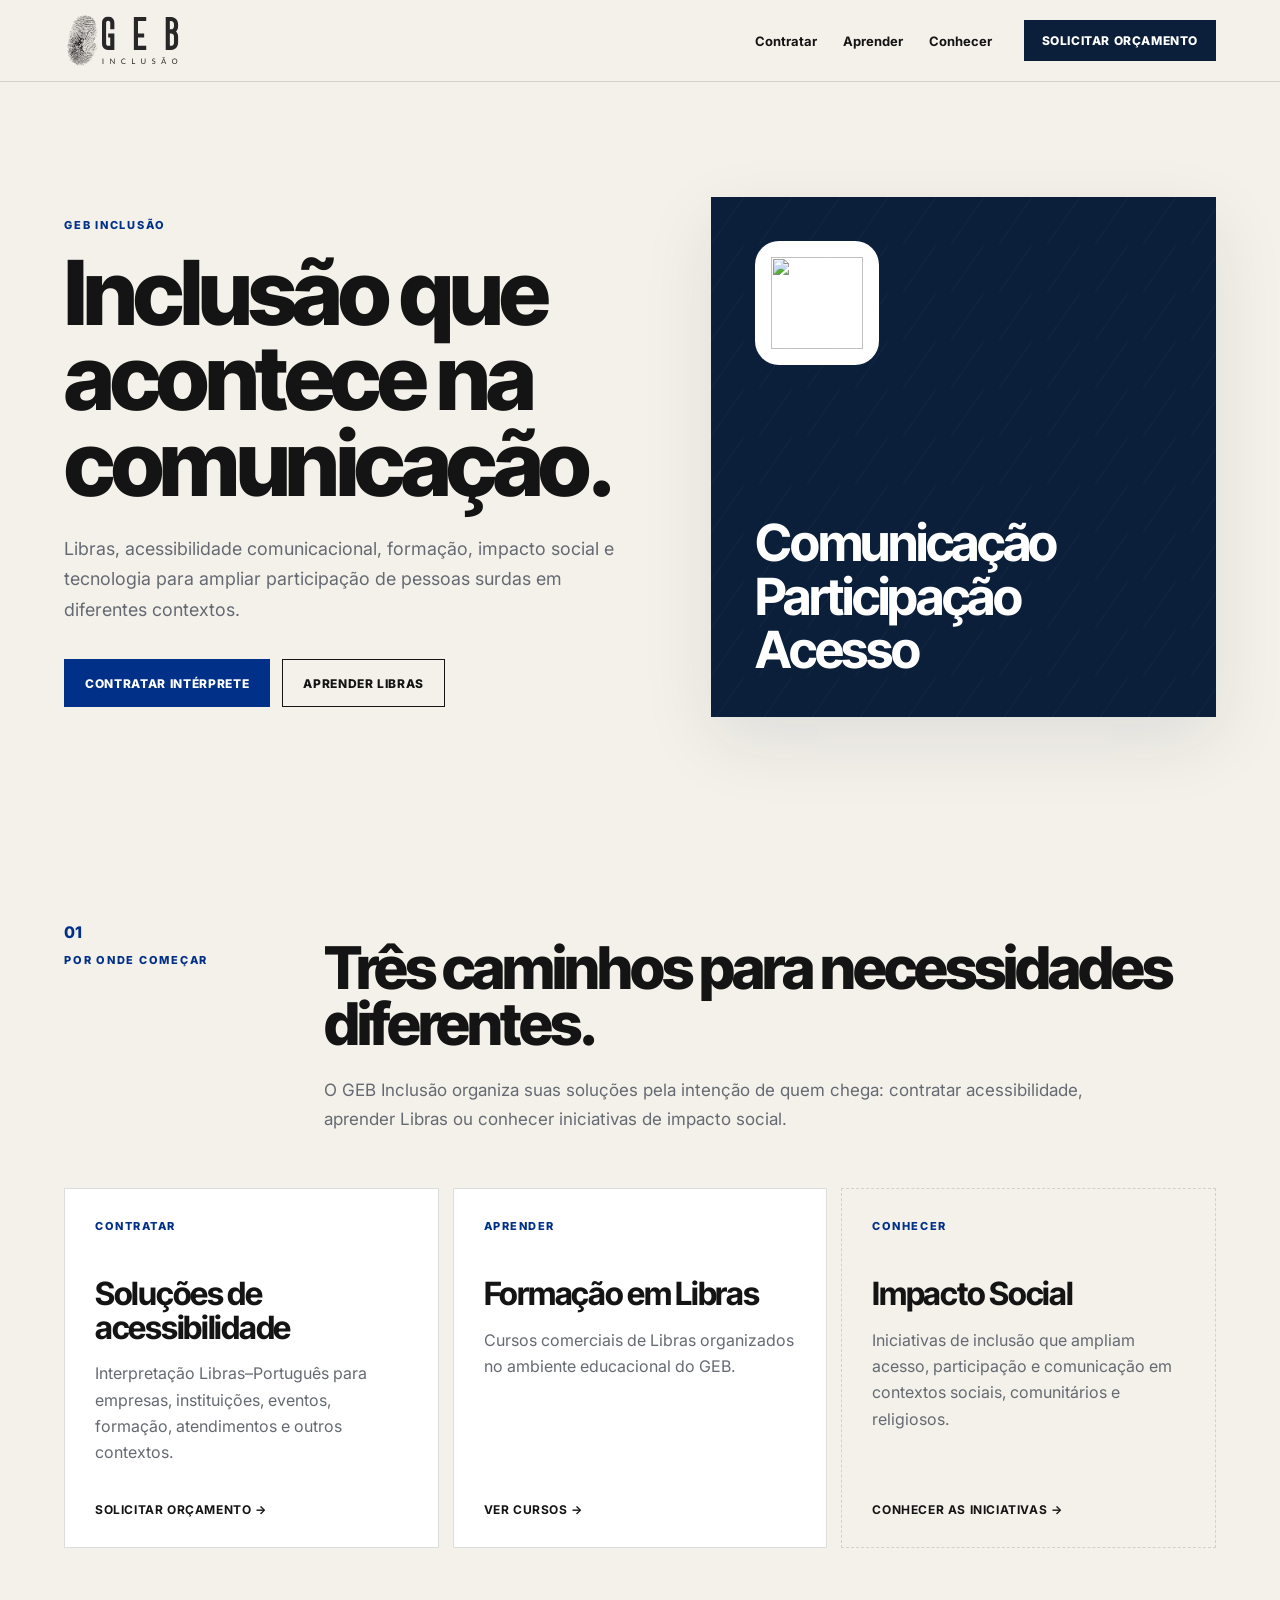
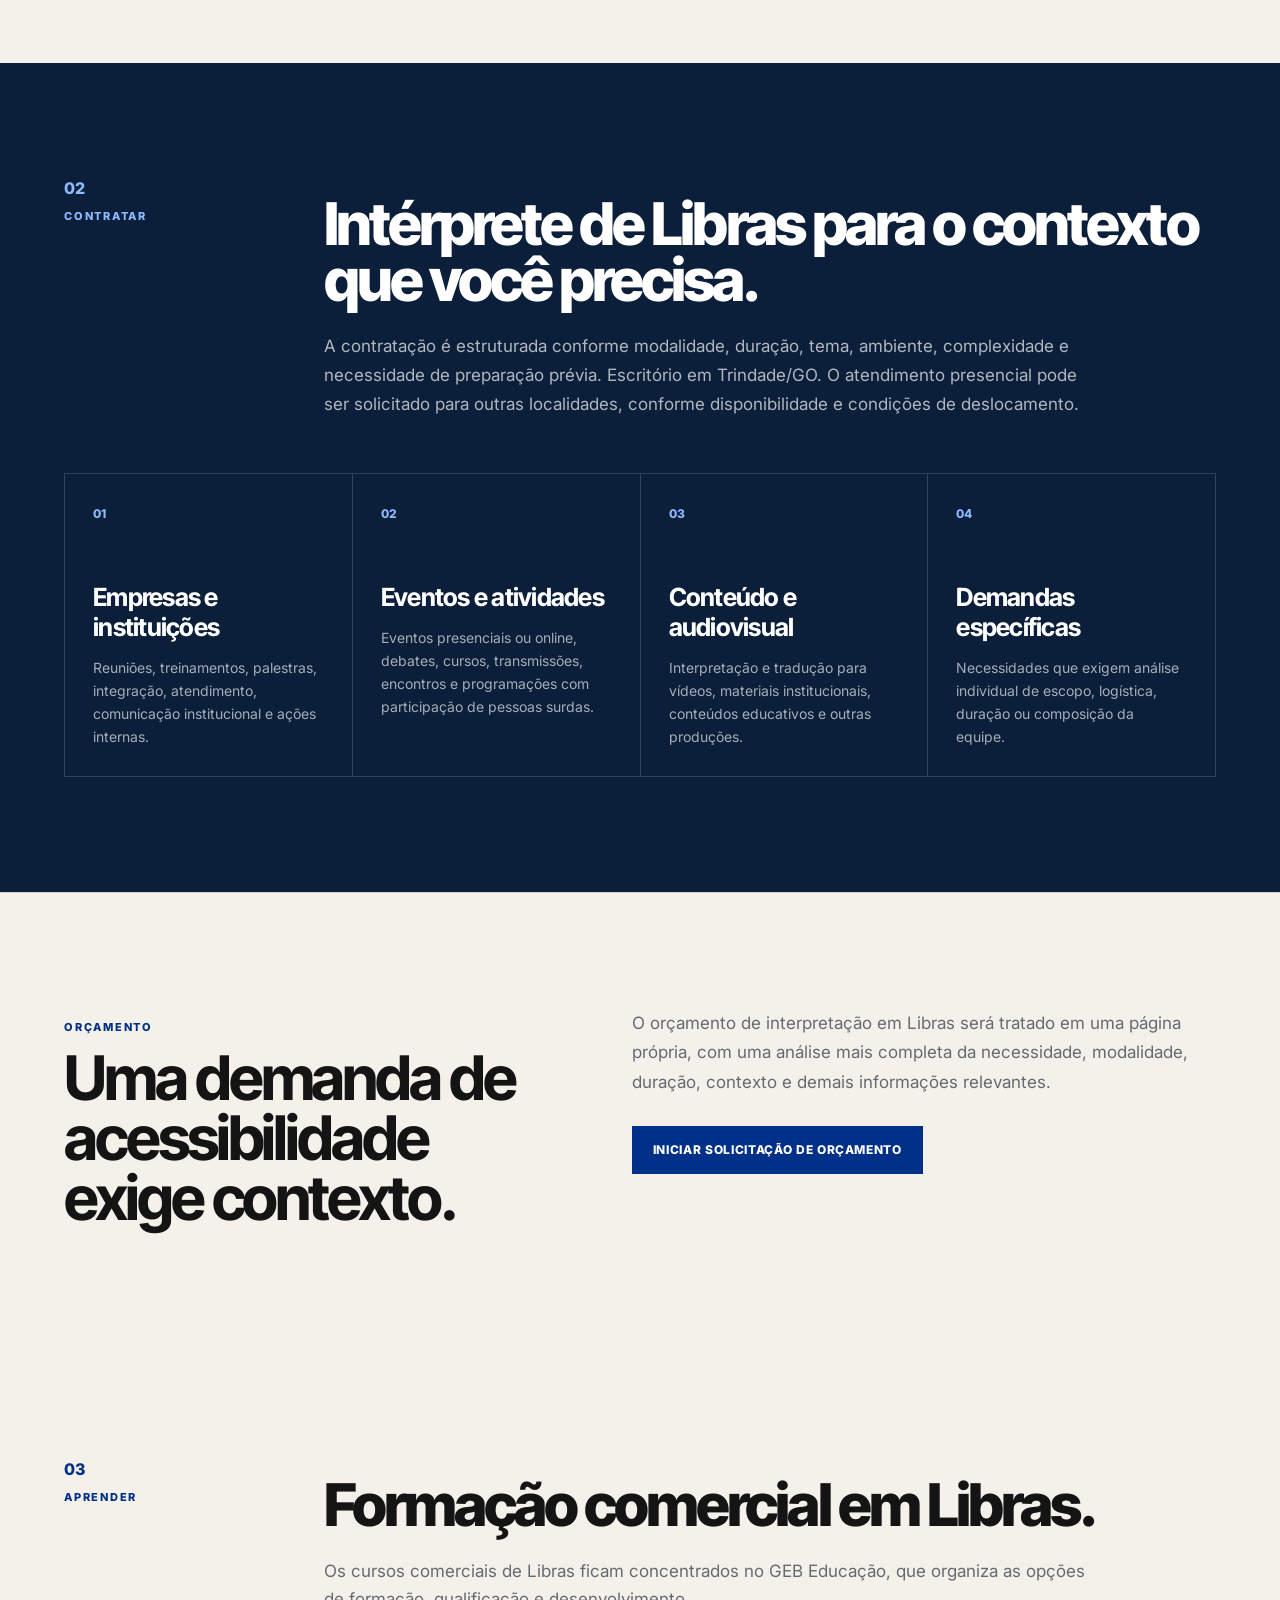
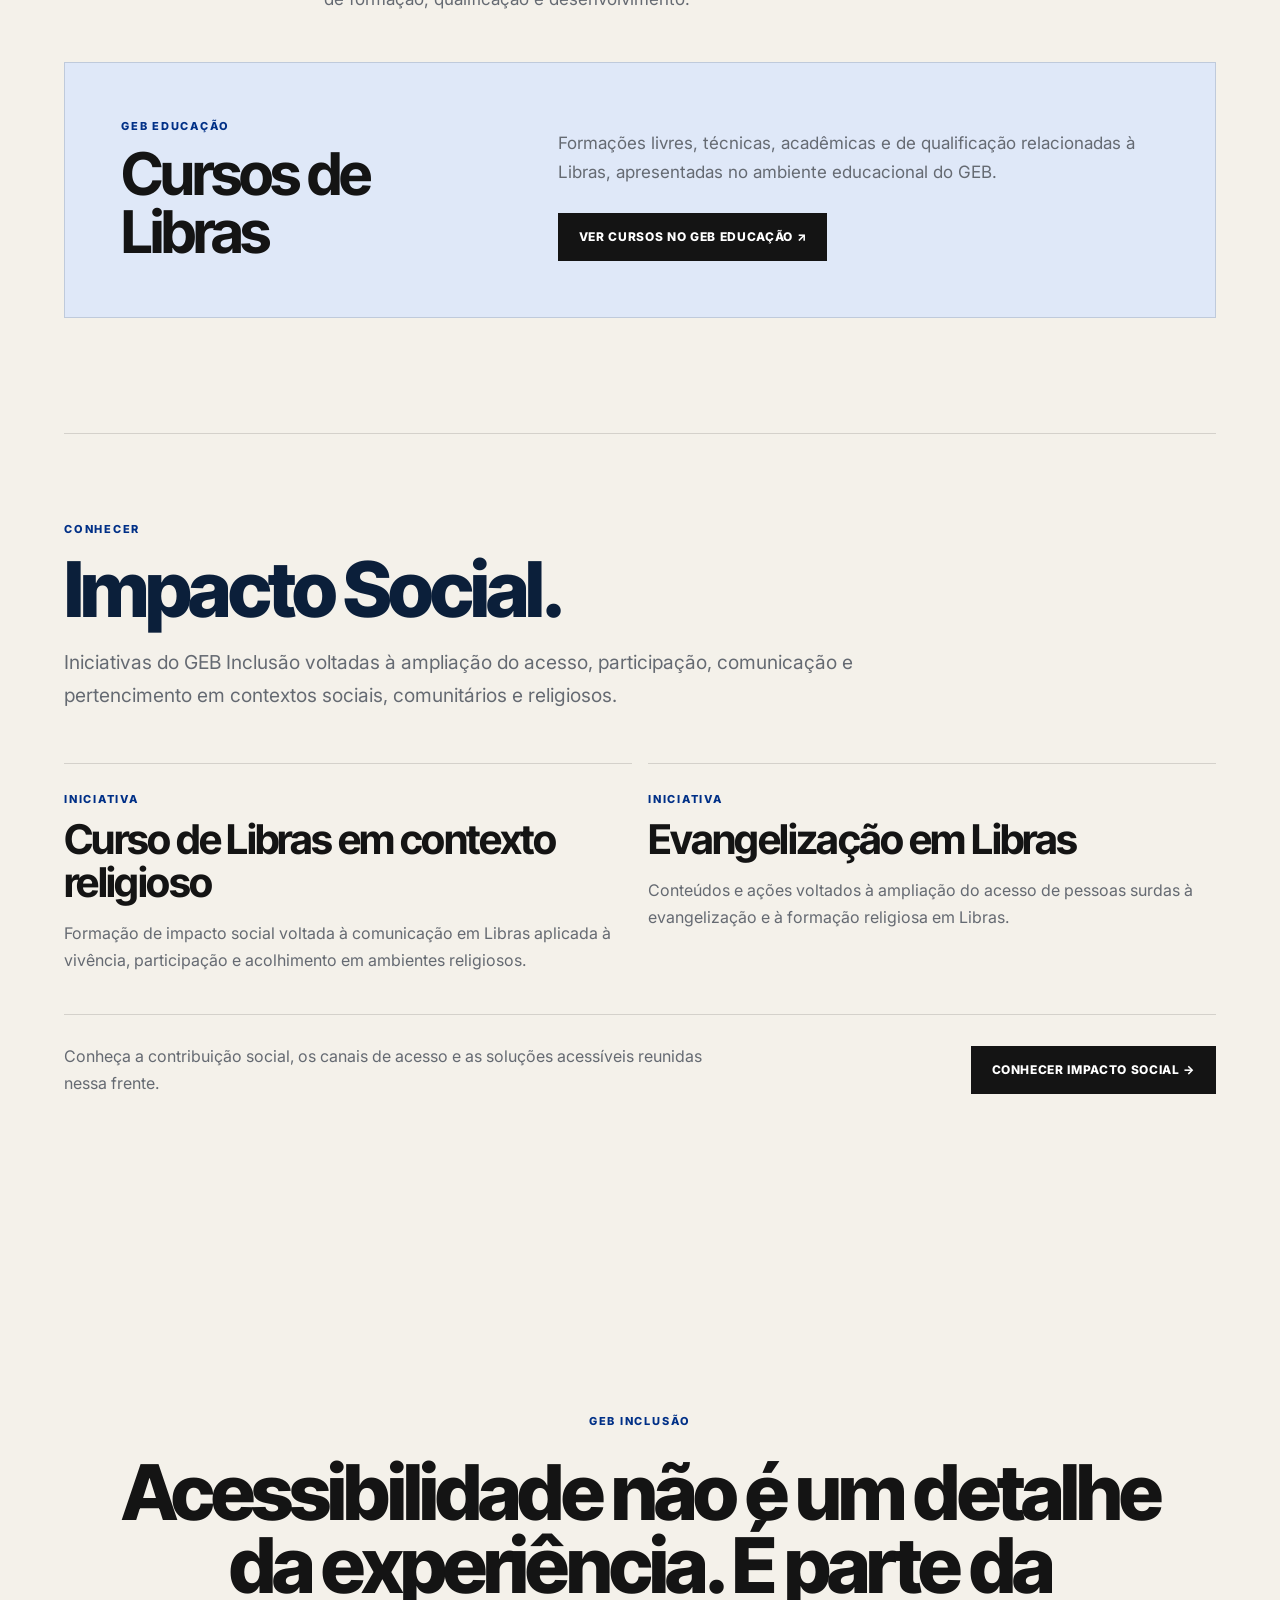
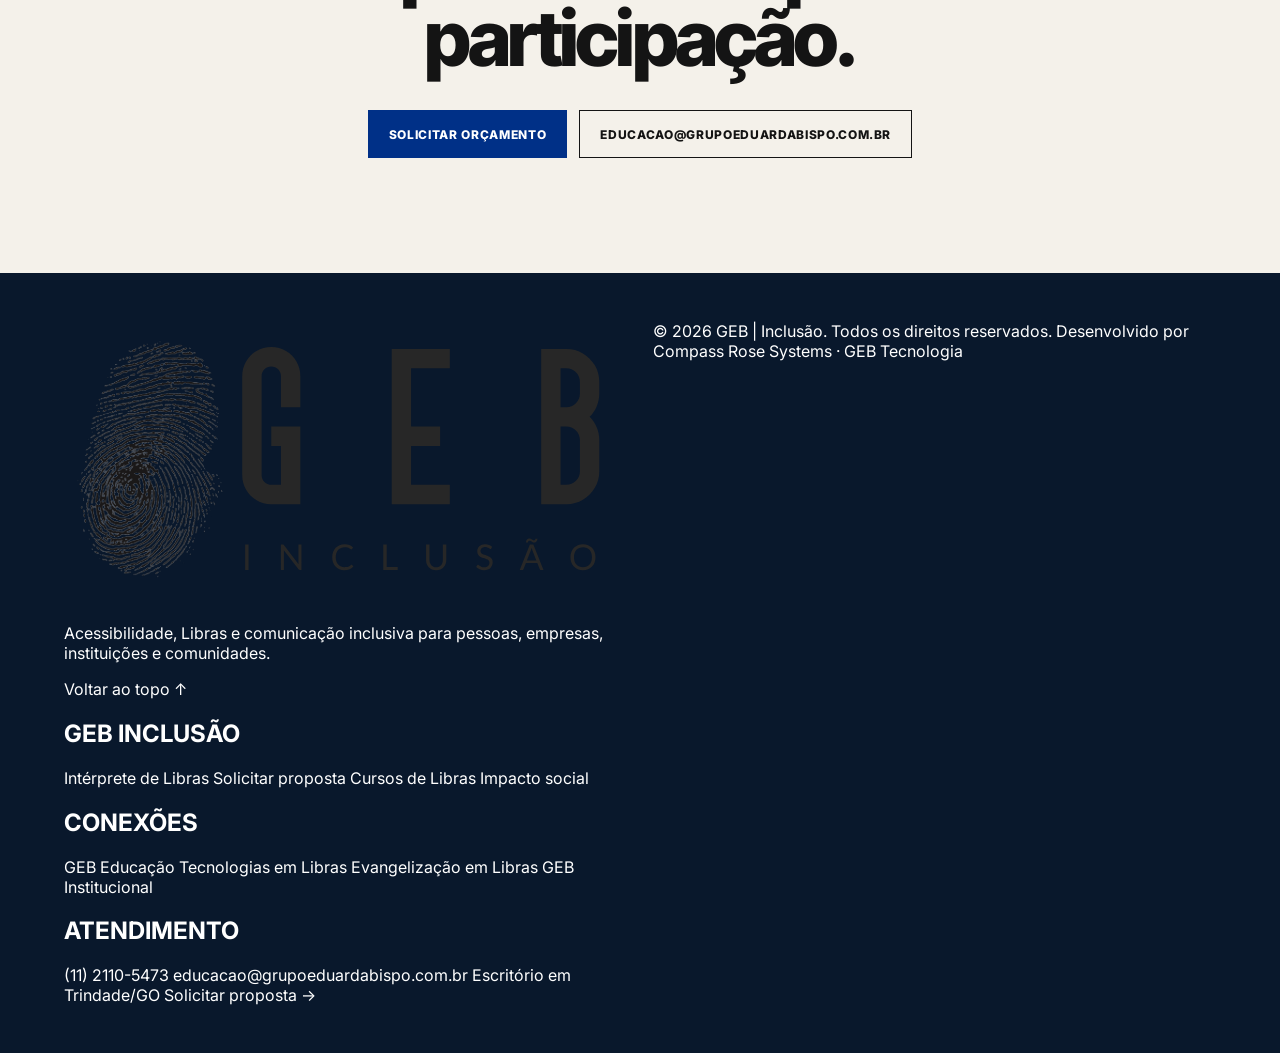
==== index.html @ 50d8c6ee "Atualiza rodapé GEB Inclusão e adiciona VLibras em index.html" ====
<!doctype html>
<html lang="pt-BR">
<head>
  <meta charset="utf-8">
  <meta name="viewport" content="width=device-width,initial-scale=1">
  <meta name="description" content="Contrate intérprete de Libras em Goiás, com atendimento em Goiânia, Aparecida de Goiânia, Trindade e Região Metropolitana. Orçamento online pelo GEB Inclusão.">
  <meta name="theme-color" content="#0b1f3a">
  <meta name="robots" content="index,follow,max-image-preview:large">
  <meta name="geo.region" content="BR-GO">
  <meta name="geo.placename" content="Trindade, Goiás">
  <link rel="canonical" href="https://gebinclusao.grupoeduardabispo.com.br/">
  <meta property="og:locale" content="pt_BR">
  <meta property="og:type" content="website">
  <meta property="og:site_name" content="GEB Inclusão">
  <meta property="og:title" content="Intérprete de Libras em Goiás | GEB Inclusão">
  <meta property="og:description" content="Contratação de intérprete de Libras em Goiás, com foco em Goiânia, Aparecida de Goiânia, Trindade e Região Metropolitana. Solicite orçamento online.">
  <meta property="og:url" content="https://gebinclusao.grupoeduardabispo.com.br/">
  <meta name="twitter:card" content="summary">
  <title>Intérprete de Libras em Goiás | GEB Inclusão</title>
  <script type="application/ld+json">
  {
    "@context": "https://schema.org",
    "@type": "ProfessionalService",
    "name": "GEB Inclusão",
    "url": "https://gebinclusao.grupoeduardabispo.com.br/",
    "description": "Serviços de interpretação em Libras e acessibilidade comunicacional em Goiás.",
    "telephone": "+55 11 2110-5473",
    "email": "educacao@grupoeduardabispo.com.br",
    "address": {
      "@type": "PostalAddress",
      "streetAddress": "Avenida Serra Morena, 254 - Residencial Solar Embaúba",
      "addressLocality": "Trindade",
      "addressRegion": "GO",
      "postalCode": "75383-762",
      "addressCountry": "BR"
    },
    "areaServed": [
      {"@type": "City", "name": "Goiânia"},
      {"@type": "City", "name": "Aparecida de Goiânia"},
      {"@type": "City", "name": "Trindade"},
      {"@type": "AdministrativeArea", "name": "Região Metropolitana de Goiânia"},
      {"@type": "State", "name": "Goiás"}
    ],
    "serviceType": "Interpretação em Libras"
  }
  </script>
  <link rel="preconnect" href="https://fonts.googleapis.com">
  <link rel="preconnect" href="https://fonts.gstatic.com" crossorigin>
  <link href="https://fonts.googleapis.com/css2?family=Inter:wght@400;500;600;700;800&family=Inter+Tight:wght@600;700;800&display=swap" rel="stylesheet">
  <link rel="stylesheet" href="styles.css">
</head>
<body>
<header class="site-header">
  <a class="brand" href="#inicio" aria-label="GEB Inclusão — início">
    <img src="https://www.ufmg.br/marca/libras/images/sem_assinatura_64x64.png" alt="Símbolo Acessível em Libras">
    <span><strong>GEB</strong><small>Inclusão</small></span>
  </a>

  <nav class="desktop-nav" aria-label="Navegação principal">
    <a href="#contratar">Contratar</a>
    <a href="#aprender">Aprender</a>
    <a href="impacto-social/">Conhecer</a>
  </nav>

  <a class="header-cta" href="orcamento/">Solicitar orçamento</a>
  <button class="menu-button" type="button" aria-label="Abrir menu" aria-expanded="false">Menu</button>
</header>

<nav class="mobile-nav" aria-label="Navegação móvel" hidden>
  <a href="#contratar">Contratar</a>
  <a href="#aprender">Aprender</a>
  <a href="#conhecer">Conhecer</a>
  <a href="orcamento/">Solicitar orçamento</a>
</nav>

<main id="inicio">
  <section class="hero">
    <div class="hero-copy">
      <p class="eyebrow">GEB INCLUSÃO</p>
      <h1>Inclusão que acontece na comunicação.</h1>
      <p class="hero-lead">Libras, acessibilidade comunicacional, formação, impacto social e tecnologia para ampliar participação de pessoas surdas em diferentes contextos.</p>
      <div class="hero-actions">
        <a class="button button-primary" href="#contratar">Contratar intérprete</a>
        <a class="button button-ghost" href="#aprender">Aprender Libras</a>
      </div>
    </div>

    <div class="hero-visual" aria-hidden="true">
      <div class="hero-symbol">
        <img src="https://www.ufmg.br/marca/libras/images/sem_assinatura_64x64.png" alt="">
      </div>
      <div class="hero-lines"></div>
      <p>Comunicação<br>Participação<br>Acesso</p>
    </div>
  </section>

  <section class="path-section" aria-labelledby="caminhos">
    <div class="section-heading">
      <div>
        <span class="section-number">01</span>
        <p class="section-kicker">Por onde começar</p>
      </div>
      <div>
        <h2 id="caminhos">Três caminhos para necessidades diferentes.</h2>
        <p>O GEB Inclusão organiza suas soluções pela intenção de quem chega: contratar acessibilidade, aprender Libras ou conhecer iniciativas de impacto social.</p>
      </div>
    </div>

    <div class="path-grid">
      <a class="path-card" href="#contratar">
        <span>CONTRATAR</span>
        <h3>Soluções de acessibilidade</h3>
        <p>Interpretação Libras–Português para empresas, instituições, eventos, formação, atendimentos e outros contextos.</p>
        <strong>Solicitar orçamento →</strong>
      </a>

      <a class="path-card" href="#aprender">
        <span>APRENDER</span>
        <h3>Formação em Libras</h3>
        <p>Cursos comerciais de Libras organizados no ambiente educacional do GEB.</p>
        <strong>Ver cursos →</strong>
      </a>

      <a class="path-card path-card-impact" href="#conhecer">
        <span>CONHECER</span>
        <h3>Impacto Social</h3>
        <p>Iniciativas de inclusão que ampliam acesso, participação e comunicação em contextos sociais, comunitários e religiosos.</p>
        <strong>Conhecer as iniciativas →</strong>
      </a>
    </div>
  </section>

  <section class="accessibility-section" id="contratar">
    <div class="section-heading light">
      <div>
        <span class="section-number">02</span>
        <p class="section-kicker">Contratar</p>
      </div>
      <div>
        <h2>Intérprete de Libras para o contexto que você precisa.</h2>
        <p>A contratação é estruturada conforme modalidade, duração, tema, ambiente, complexidade e necessidade de preparação prévia. Escritório em Trindade/GO. O atendimento presencial pode ser solicitado para outras localidades, conforme disponibilidade e condições de deslocamento.</p>
      </div>
    </div>

    <div class="service-grid">
      <article>
        <span>01</span>
        <h3>Empresas e instituições</h3>
        <p>Reuniões, treinamentos, palestras, integração, atendimento, comunicação institucional e ações internas.</p>
      </article>
      <article>
        <span>02</span>
        <h3>Eventos e atividades</h3>
        <p>Eventos presenciais ou online, debates, cursos, transmissões, encontros e programações com participação de pessoas surdas.</p>
      </article>
      <article>
        <span>03</span>
        <h3>Conteúdo e audiovisual</h3>
        <p>Interpretação e tradução para vídeos, materiais institucionais, conteúdos educativos e outras produções.</p>
      </article>
      <article>
        <span>04</span>
        <h3>Demandas específicas</h3>
        <p>Necessidades que exigem análise individual de escopo, logística, duração ou composição da equipe.</p>
      </article>
    </div>
  </section>

  <section class="quote-bridge">
    <div>
      <p class="eyebrow">ORÇAMENTO</p>
      <h2>Uma demanda de acessibilidade exige contexto.</h2>
    </div>
    <div>
      <p>O orçamento de interpretação em Libras será tratado em uma página própria, com uma análise mais completa da necessidade, modalidade, duração, contexto e demais informações relevantes.</p>
      <a class="button button-primary" href="orcamento/">Iniciar solicitação de orçamento</a>
    </div>
  </section>

  <section class="learn-section commercial-learning" id="aprender">
    <div class="section-heading">
      <div>
        <span class="section-number">03</span>
        <p class="section-kicker">Aprender</p>
      </div>
      <div>
        <h2>Formação comercial em Libras.</h2>
        <p>Os cursos comerciais de Libras ficam concentrados no GEB Educação, que organiza as opções de formação, qualificação e desenvolvimento.</p>
      </div>
    </div>

    <div class="commercial-learning-panel">
      <div>
        <p class="card-tag">GEB EDUCAÇÃO</p>
        <h3>Cursos de Libras</h3>
      </div>
      <div>
        <p>Formações livres, técnicas, acadêmicas e de qualificação relacionadas à Libras, apresentadas no ambiente educacional do GEB.</p>
        <a class="button button-dark" href="https://gebeducacao.grupoeduardabispo.com.br/catalogo/?q=Libras" target="_blank" rel="noopener">Ver cursos no GEB Educação ↗</a>
      </div>
    </div>
  </section>

  <section class="know-section" id="conhecer">
    <div class="know-panel impact-panel">
      <p class="eyebrow">CONHECER</p>
      <h2>Impacto Social.</h2>
      <p class="impact-lead">Iniciativas do GEB Inclusão voltadas à ampliação do acesso, participação, comunicação e pertencimento em contextos sociais, comunitários e religiosos.</p>

      <div class="impact-grid">
        <article class="impact-initiative">
          <p class="impact-label">INICIATIVA</p>
          <h3>Curso de Libras em contexto religioso</h3>
          <p>Formação de impacto social voltada à comunicação em Libras aplicada à vivência, participação e acolhimento em ambientes religiosos.</p>
        </article>

        <article class="impact-initiative">
          <p class="impact-label">INICIATIVA</p>
          <h3>Evangelização em Libras</h3>
          <p>Conteúdos e ações voltados à ampliação do acesso de pessoas surdas à evangelização e à formação religiosa em Libras.</p>
        </article>
      </div>

      <div class="impact-page-link">
        <p>Conheça a contribuição social, os canais de acesso e as soluções acessíveis reunidas nessa frente.</p>
        <a class="button button-dark" href="impacto-social/">Conhecer Impacto Social →</a>
      </div>
    </div>
  </section>

  <section class="closing-section">
    <p class="eyebrow">GEB INCLUSÃO</p>
    <h2>Acessibilidade não é um detalhe da experiência. É parte da participação.</h2>
    <div class="closing-actions">
      <a class="button button-primary" href="orcamento/">Solicitar orçamento</a>
      <a class="button button-ghost-dark" href="mailto:educacao@grupoeduardabispo.com.br">educacao@grupoeduardabispo.com.br</a>
    </div>
  </section>
</main>

<footer class="site-footer" aria-label="Rodapé GEB Inclusão">
  <div class="footer-main">
    <div class="footer-identity">
      <a class="footer-logo" href="" aria-label="GEB Inclusão — página inicial"><img src="assets/geb-inclusao-logo.svg" alt="GEB Inclusão"></a>
      <p>Acessibilidade, Libras e comunicação inclusiva para pessoas, empresas, instituições e comunidades.</p>
      <a class="footer-back-top" href="#inicio">Voltar ao topo ↑</a>
    </div>
    <nav class="footer-nav" aria-label="Navegação do GEB Inclusão">
      <h2>GEB INCLUSÃO</h2>
      <a href="#contratar">Intérprete de Libras</a>
      <a href="orcamento/">Solicitar proposta</a>
      <a href="#aprender">Cursos de Libras</a>
      <a href="impacto-social/">Impacto social</a>
    </nav>
    <nav class="footer-nav" aria-label="Conexões do ecossistema GEB">
      <h2>CONEXÕES</h2>
      <a href="https://gebeducacao.grupoeduardabispo.com.br/catalogo/?q=Libras">GEB Educação</a>
      <a href="https://gebtecnologia.grupoeduardabispo.com.br/solucoes/?q=Libras">Tecnologias em Libras</a>
      <a href="impacto-social/">Evangelização em Libras</a>
      <a href="https://grupoeduardabispo.com.br/">GEB Institucional</a>
    </nav>
    <div class="footer-service">
      <h2>ATENDIMENTO</h2>
      <a href="tel:+551121105473">(11) 2110-5473</a>
      <a href="mailto:educacao@grupoeduardabispo.com.br">educacao@grupoeduardabispo.com.br</a>
      <span>Escritório em Trindade/GO</span>
      <a class="footer-proposal" href="orcamento/">Solicitar proposta →</a>
    </div>
  </div>
  <div class="footer-bottom">
    <span>© 2026 GEB | Inclusão. Todos os direitos reservados.</span>
    <span>Desenvolvido por <a href="https://gebtecnologia.grupoeduardabispo.com.br/" target="_blank" rel="noopener noreferrer">Compass Rose Systems · GEB Tecnologia</a></span>
  </div>
</footer>

<script src="script.js"></script>
<div vw class="enabled" aria-label="Tradutor VLibras">
  <div vw-access-button class="active"></div>
  <div vw-plugin-wrapper><div class="vw-plugin-top-wrapper"></div></div>
</div>
<script src="https://vlibras.gov.br/app/vlibras-plugin.js"></script>
<script>if (window.VLibras && window.VLibras.Widget) { new window.VLibras.Widget('https://vlibras.gov.br/app'); }</script>
</body>
</html>
---- styles.css ----
:root{
  --navy:#0b1f3a;
  --navy-2:#102b50;
  --blue:#003087;
  --paper:#f4f1ea;
  --surface:#ffffff;
  --ink:#141414;
  --muted:#656a72;
  --line:rgba(20,20,20,.14);
  --white-line:rgba(255,255,255,.16);
  --max:1320px;
  --pad:clamp(22px,5vw,74px);
  --shadow:0 24px 70px rgba(11,31,58,.09);
}
*{box-sizing:border-box}
html{scroll-behavior:smooth}
body{margin:0;background:var(--paper);color:var(--ink);font-family:"Inter",Arial,sans-serif}
a{color:inherit;text-decoration:none}
img{max-width:100%}
button,input,select,textarea{font:inherit}
button{cursor:pointer}
.site-header{
  position:sticky;top:0;z-index:50;
  min-height:82px;padding:0 var(--pad);
  display:flex;align-items:center;gap:32px;
  background:rgba(244,241,234,.95);backdrop-filter:blur(16px);
  border-bottom:1px solid var(--line)
}
.brand{display:flex;align-items:center;gap:12px;margin-right:auto}
.brand img{width:44px;height:44px;border-radius:10px}
.brand span{display:flex;flex-direction:column;line-height:1}
.brand strong{font-family:"Inter Tight",sans-serif;font-size:20px;letter-spacing:-.03em}
.brand small{margin-top:4px;font-size:12px;text-transform:uppercase;letter-spacing:.16em;color:var(--muted)}
.desktop-nav{display:flex;gap:26px}
.desktop-nav a{font-size:13px;font-weight:700}
.header-cta{padding:13px 18px;background:var(--navy);color:white;font-size:12px;font-weight:800;text-transform:uppercase;letter-spacing:.05em}
.menu-button{display:none;border:0;background:transparent;font-weight:800}
.mobile-nav{position:fixed;z-index:49;top:82px;left:0;right:0;background:var(--paper);padding:18px var(--pad);border-bottom:1px solid var(--line)}
.mobile-nav a{display:block;padding:14px 0;border-bottom:1px solid var(--line);font-weight:700}
.hero,.path-section,.quote-section,.learn-section,.know-section,.closing-section{
  max-width:var(--max);margin:0 auto;padding-left:var(--pad);padding-right:var(--pad)
}
.hero{min-height:720px;padding-top:clamp(74px,9vw,132px);padding-bottom:90px;display:grid;grid-template-columns:1.05fr .95fr;gap:clamp(48px,7vw,100px);align-items:center}
.eyebrow,.section-kicker,.card-tag{font-size:11px;font-weight:800;letter-spacing:.16em;text-transform:uppercase}
.eyebrow,.section-kicker{color:var(--blue)}
.hero h1,.section-heading h2,.quote-intro h2,.know-panel h2,.closing-section h2{
  margin:18px 0 0;font-family:"Inter Tight",sans-serif;font-weight:800;letter-spacing:-.05em;line-height:.95
}
.hero h1{font-size:clamp(56px,7vw,104px);max-width:780px}
.hero-lead{max-width:690px;margin:28px 0 0;font-size:clamp(17px,1.4vw,21px);line-height:1.7;color:var(--muted)}
.hero-actions,.closing-actions{display:flex;flex-wrap:wrap;gap:12px;margin-top:34px}
.button{display:inline-flex;align-items:center;justify-content:center;min-height:48px;padding:0 20px;border:1px solid transparent;font-size:12px;font-weight:800;text-transform:uppercase;letter-spacing:.055em;transition:.2s ease}
.button-primary{background:var(--blue);color:#fff}.button-primary:hover{background:#082a70}
.button-ghost{border-color:rgba(255,255,255,.65);color:white}
.hero .button-ghost{border-color:var(--ink);color:var(--ink)}
.button-dark{background:var(--ink);color:#fff}
.button-ghost-dark{border-color:var(--ink);color:var(--ink)}
.hero-visual{position:relative;min-height:520px;padding:44px;background:var(--navy);color:white;overflow:hidden;box-shadow:var(--shadow)}
.hero-symbol{width:124px;height:124px;display:grid;place-items:center;background:white;border-radius:24px}
.hero-symbol img{width:92px;height:92px}
.hero-lines{position:absolute;inset:0;background:linear-gradient(125deg,transparent 40%,rgba(255,255,255,.04) 40%,rgba(255,255,255,.04) 41%,transparent 41%);background-size:48px 48px}
.hero-visual p{position:absolute;left:44px;bottom:40px;margin:0;font-family:"Inter Tight";font-size:clamp(38px,4vw,62px);font-weight:700;line-height:1.05;letter-spacing:-.045em}
.path-section,.learn-section,.closing-section{padding-top:clamp(76px,9vw,120px);padding-bottom:clamp(76px,9vw,120px)}
.section-heading{display:grid;grid-template-columns:minmax(150px,.32fr) minmax(0,1.68fr);gap:clamp(36px,7vw,100px);align-items:start}
.section-number{font-weight:800;color:var(--blue)}
.section-heading h2{font-size:clamp(38px,4.6vw,68px);max-width:940px}
.section-heading>div:last-child>p{max-width:780px;margin:24px 0 0;color:var(--muted);line-height:1.7;font-size:17px}
.path-grid{display:grid;grid-template-columns:repeat(3,1fr);gap:14px;margin-top:54px}
.path-card{min-height:360px;padding:30px;display:flex;flex-direction:column;background:white;border:1px solid var(--line);transition:.2s ease}
.path-card:hover{transform:translateY(-5px);box-shadow:var(--shadow)}
.path-card>span{font-size:11px;font-weight:800;color:var(--blue);letter-spacing:.14em}
.path-card h3{font-family:"Inter Tight";font-size:32px;line-height:1.05;letter-spacing:-.04em;margin:44px 0 16px}
.path-card p{margin:0;color:var(--muted);line-height:1.65}
.path-card strong{margin-top:auto;padding-top:34px;font-size:12px;text-transform:uppercase;letter-spacing:.05em}
.accessibility-section,.technology-section{background:var(--navy);color:white;padding:clamp(82px,9vw,124px) max(var(--pad),calc((100vw - var(--max))/2 + var(--pad)))}
.section-heading.light .section-number,.section-heading.light .section-kicker{color:#8db9ff}
.section-heading.light>div:last-child>p{color:rgba(255,255,255,.68)}
.service-grid{display:grid;grid-template-columns:repeat(4,1fr);margin-top:54px;border-left:1px solid var(--white-line);border-top:1px solid var(--white-line)}
.service-grid article{min-height:290px;padding:28px;border-right:1px solid var(--white-line);border-bottom:1px solid var(--white-line)}
.service-grid article>span{font-size:12px;font-weight:800;color:#8db9ff}
.service-grid h3{margin:60px 0 14px;font-family:"Inter Tight";font-size:25px;letter-spacing:-.03em}
.service-grid p{margin:0;color:rgba(255,255,255,.64);font-size:14px;line-height:1.65}
.quote-section{padding-top:clamp(84px,9vw,124px);padding-bottom:clamp(84px,9vw,124px);display:grid;grid-template-columns:.8fr 1.2fr;gap:clamp(46px,7vw,110px);align-items:start}
.quote-intro{position:sticky;top:120px}
.quote-intro h2{font-size:clamp(42px,5vw,70px)}
.quote-intro>p:not(.eyebrow){max-width:520px;color:var(--muted);line-height:1.7}
.quote-notice{margin-top:30px;padding:22px;border-left:4px solid var(--blue);background:white}
.quote-notice strong{font-size:12px;text-transform:uppercase;letter-spacing:.08em}
.quote-notice p{margin:8px 0 0;color:var(--muted);font-size:14px;line-height:1.55}
.quote-form{padding:34px;background:white;border:1px solid var(--line);box-shadow:var(--shadow)}
.field-grid{display:grid;gap:14px}.field-grid.two{grid-template-columns:repeat(2,1fr)}.field-grid.three{grid-template-columns:repeat(3,1fr)}
.quote-form label{display:flex;flex-direction:column;gap:8px;margin-bottom:16px;font-size:12px;font-weight:700}
.quote-form input,.quote-form select,.quote-form textarea{width:100%;border:1px solid #cfd2d6;background:#fff;padding:14px;color:var(--ink);outline:none}
.quote-form input:focus,.quote-form select:focus,.quote-form textarea:focus{border-color:var(--blue);box-shadow:0 0 0 3px rgba(0,48,135,.08)}
.quote-form textarea{resize:vertical}
.consent{flex-direction:row!important;align-items:flex-start!important;font-weight:500!important;line-height:1.5}.consent input{width:auto!important;margin-top:2px}
.submit-button{width:100%;margin-top:6px}
.quote-result{grid-column:2;padding:30px;background:var(--navy);color:white}
.result-heading{display:flex;align-items:flex-start;justify-content:space-between;gap:20px}
.result-heading h3{margin:8px 0 0;font-family:"Inter Tight";font-size:36px}
.result-close{border:0;background:transparent;color:white;font-size:28px}
#quote-summary{margin-top:24px;display:grid;gap:1px;background:var(--white-line)}
.summary-row{display:grid;grid-template-columns:170px 1fr;gap:18px;padding:14px 16px;background:var(--navy)}
.summary-row strong{font-size:11px;text-transform:uppercase;letter-spacing:.08em;color:#9fc2ff}
.summary-row span{font-size:14px;line-height:1.5}
.result-actions{display:flex;flex-wrap:wrap;gap:10px;margin-top:24px}.quote-result .button-ghost-dark{border-color:white;color:white}
.text-action{border:0;background:transparent;color:#b9d1ff;text-decoration:underline}
.learn-grid{display:grid;grid-template-columns:1fr 1fr;gap:14px;margin-top:52px}
.learn-card{min-height:390px;padding:34px;display:flex;flex-direction:column;border:1px solid var(--line)}
.learn-card.social{background:white}.learn-card.commercial{background:#dfe8f8}
.card-tag{color:var(--blue);margin:0}
.learn-card h3{margin:54px 0 16px;font-family:"Inter Tight";font-size:clamp(34px,3.3vw,48px);line-height:1.02;letter-spacing:-.045em}
.learn-card p:not(.card-tag){max-width:620px;color:var(--muted);line-height:1.7}
.learn-card .button,.status-line{margin-top:auto;align-self:flex-start}
.status-line{padding-top:26px;font-size:12px;font-weight:700;color:var(--muted)}.status-line span{display:inline-block;width:8px;height:8px;margin-right:8px;background:var(--blue);border-radius:50%}
.know-section{padding-bottom:clamp(84px,9vw,124px)}
.know-panel{padding:clamp(44px,6vw,82px);background:white;border-top:8px solid var(--blue);box-shadow:var(--shadow)}
.know-panel h2{font-size:clamp(48px,6vw,84px);max-width:860px}
.know-panel>p:not(.eyebrow){max-width:760px;font-size:18px;line-height:1.75;color:var(--muted)}
.know-points{display:flex;flex-wrap:wrap;gap:8px;margin-top:34px}.know-points span{padding:10px 13px;border:1px solid var(--line);font-size:12px;font-weight:700}
.technology-panel{margin-top:52px;padding:36px;border:1px solid var(--white-line);display:grid;grid-template-columns:.7fr 1.3fr;gap:40px;align-items:end}
.technology-panel h3{margin:12px 0 0;font-family:"Inter Tight";font-size:clamp(38px,4vw,58px)}
.technology-panel p:last-child{margin:0;color:rgba(255,255,255,.68);line-height:1.7;max-width:760px}
.closing-section{text-align:center}.closing-section .eyebrow{display:inline-block}.closing-section h2{font-size:clamp(46px,6vw,88px);max-width:1080px;margin-left:auto;margin-right:auto}.closing-actions{justify-content:center}
.site-footer{background:#09182c;color:white;padding:48px var(--pad);display:grid;grid-template-columns:1fr 1fr;gap:26px}
.footer-brand{display:flex;gap:14px;align-items:center}.footer-brand img{width:46px;border-radius:9px}.footer-brand div{display:flex;flex-direction:column;gap:5px}.footer-brand span{font-size:11px;color:rgba(255,255,255,.58)}
.footer-contact{display:grid;grid-template-columns:auto minmax(240px,auto) minmax(320px,1fr);gap:18px 28px;justify-content:end;align-items:start;font-size:13px;font-weight:700}
.footer-contact a{white-space:nowrap}
.footer-contact address{margin:0;font-style:normal;font-weight:400;line-height:1.45;max-width:420px}
.footer-contact address strong{display:block;margin-bottom:3px;font-weight:800}
.footer-contact address span{display:block;color:rgba(255,255,255,.72)}
.site-footer>p,.site-footer>small{grid-column:1/-1;margin:0;color:rgba(255,255,255,.55);font-size:12px}
@media(max-width:1000px){
  .desktop-nav,.header-cta{display:none}.menu-button{display:block}
  .hero{grid-template-columns:1fr;min-height:auto}.hero-visual{min-height:390px}
  .path-grid{grid-template-columns:1fr}
  .path-card{min-height:260px}
  .section-heading{grid-template-columns:1fr;gap:24px}
  .service-grid{grid-template-columns:repeat(2,1fr)}
  .quote-section{grid-template-columns:1fr}.quote-intro{position:static}.quote-result{grid-column:1}
  .technology-panel{grid-template-columns:1fr}
}
@media(max-width:700px){
  .site-header{min-height:72px}.mobile-nav{top:72px}
  .brand img{width:38px;height:38px}
  .hero{padding-top:60px}.hero h1{font-size:clamp(48px,14vw,72px)}
  .hero-visual{min-height:320px;padding:28px}.hero-visual p{left:28px;bottom:28px}
  .service-grid{grid-template-columns:1fr}
  .service-grid article{min-height:auto}.service-grid h3{margin-top:32px}
  .field-grid.two,.field-grid.three{grid-template-columns:1fr}
  .quote-form{padding:22px 18px}
  .learn-grid{grid-template-columns:1fr}.learn-card{min-height:330px}
  .technology-panel{padding:24px}
  .summary-row{grid-template-columns:1fr;gap:5px}
  .site-footer{grid-template-columns:1fr}.footer-contact{grid-template-columns:1fr;justify-content:start;gap:10px}
}

/* Impacto social: prioridade institucional, não comercial */
.path-card-impact{
  background:transparent;
  border-style:dashed;
}
.path-card-impact:hover{
  box-shadow:none;
  transform:none;
  border-color:var(--blue);
}
.social-initiative{
  background:transparent!important;
  border-style:dashed;
  box-shadow:none;
}
.impact-panel{
  background:transparent;
  border-top:1px solid var(--line);
  box-shadow:none;
  padding-left:0;
  padding-right:0;
}
.impact-panel h2{
  color:var(--navy);
}
.impact-lead{
  max-width:820px!important;
  font-size:clamp(18px,1.5vw,22px)!important;
}
.impact-initiative{
  margin-top:48px;
  padding-top:28px;
  border-top:1px solid var(--line);
  max-width:820px;
}
.impact-label{
  margin:0 0 12px;
  color:var(--blue);
  font-size:11px;
  font-weight:800;
  letter-spacing:.16em;
}
.impact-initiative h3{
  margin:0;
  font-family:"Inter Tight",sans-serif;
  font-size:clamp(30px,3.2vw,46px);
  line-height:1.05;
  letter-spacing:-.04em;
}
.impact-initiative p:last-child{
  margin:16px 0 0;
  color:var(--muted);
  line-height:1.7;
  font-size:16px;
}


/* Ponte para página própria de orçamento */
.quote-bridge{
  max-width:var(--max);
  margin:0 auto;
  padding:clamp(78px,9vw,120px) var(--pad);
  display:grid;
  grid-template-columns:minmax(0,.9fr) minmax(0,1.1fr);
  gap:clamp(40px,7vw,100px);
  border-top:1px solid var(--line);
}
.quote-bridge h2{
  margin:14px 0 0;
  font-family:"Inter Tight",sans-serif;
  font-size:clamp(40px,4.8vw,68px);
  line-height:.98;
  letter-spacing:-.05em;
}
.quote-bridge>div:last-child>p{
  max-width:700px;
  margin:0 0 28px;
  color:var(--muted);
  font-size:17px;
  line-height:1.75;
}

/* Página dedicada de orçamento */
.quote-page-hero{
  max-width:var(--max);
  margin:0 auto;
  padding:clamp(82px,10vw,140px) var(--pad) clamp(64px,8vw,96px);
}
.quote-page-hero h1{
  max-width:1080px;
  margin:18px 0 0;
  font-family:"Inter Tight",sans-serif;
  font-size:clamp(48px,6.2vw,90px);
  line-height:.95;
  letter-spacing:-.055em;
}
.quote-page-hero>p:last-child{
  max-width:780px;
  margin:28px 0 0;
  color:var(--muted);
  font-size:18px;
  line-height:1.75;
}
.quote-development-panel{
  max-width:var(--max);
  margin:0 auto;
  padding:clamp(68px,8vw,110px) var(--pad);
  display:grid;
  grid-template-columns:minmax(150px,.32fr) minmax(0,1.68fr);
  gap:clamp(36px,7vw,100px);
  border-top:1px solid var(--line);
}
.quote-development-panel h2{
  max-width:900px;
  margin:0;
  font-family:"Inter Tight",sans-serif;
  font-size:clamp(36px,4.2vw,60px);
  line-height:1.02;
  letter-spacing:-.045em;
}
.quote-development-panel>div:last-child>p{
  max-width:820px;
  margin:24px 0 0;
  color:var(--muted);
  font-size:17px;
  line-height:1.75;
}
.development-note{
  max-width:820px;
  margin-top:36px;
  padding:26px;
  background:white;
  border-left:4px solid var(--blue);
}
.development-note strong{
  font-size:12px;
  text-transform:uppercase;
  letter-spacing:.08em;
}
.development-note p{
  margin:10px 0 0;
  color:var(--muted);
  line-height:1.65;
}

@media(max-width:900px){
  .quote-bridge,
  .quote-development-panel{
    grid-template-columns:1fr;
  }
}


/* Aprender: destaque exclusivo dos cursos comerciais */
.commercial-learning .section-heading{
  margin-bottom:48px;
}
.commercial-learning-panel{
  display:grid;
  grid-template-columns:.8fr 1.2fr;
  gap:36px;
  padding:clamp(34px,5vw,56px);
  background:#dfe8f8;
  border:1px solid rgba(11,31,58,.15);
}
.commercial-learning-panel h3{
  margin:12px 0 0;
  font-family:"Inter Tight",sans-serif;
  font-size:clamp(40px,4.6vw,66px);
  line-height:.98;
  letter-spacing:-.05em;
}
.commercial-learning-panel>div:last-child{
  display:flex;
  flex-direction:column;
  align-items:flex-start;
  justify-content:flex-end;
}
.commercial-learning-panel>div:last-child>p{
  max-width:700px;
  margin:0 0 26px;
  color:var(--muted);
  line-height:1.7;
  font-size:17px;
}

/* Impacto social unificado */
.impact-grid{
  display:grid;
  grid-template-columns:1fr 1fr;
  gap:16px;
  margin-top:50px;
}
.impact-grid .impact-initiative{
  margin-top:0;
  padding:28px 0 0;
  border-top:1px solid var(--line);
  max-width:none;
}
.impact-grid .impact-initiative h3{
  max-width:520px;
}
.impact-grid .impact-initiative p:last-child{
  max-width:620px;
}

@media(max-width:900px){
  .commercial-learning-panel,
  .impact-grid{
    grid-template-columns:1fr;
  }
}


/* CTA da LP para página de impacto social */
.impact-page-link{
  margin-top:40px;
  padding-top:28px;
  border-top:1px solid var(--line);
  display:flex;
  align-items:center;
  justify-content:space-between;
  gap:24px;
}
.impact-page-link p{
  max-width:680px;
  margin:0;
  color:var(--muted);
  line-height:1.65;
}

/* Página própria de Impacto Social */
.impact-hero,
.impact-contribution,
.impact-initiatives,
.impact-access,
.impact-closing{
  max-width:var(--max);
  margin:0 auto;
  padding-left:var(--pad);
  padding-right:var(--pad);
}
.impact-hero{
  padding-top:clamp(82px,10vw,140px);
  padding-bottom:clamp(70px,8vw,110px);
  display:grid;
  grid-template-columns:1.35fr .65fr;
  gap:clamp(48px,7vw,100px);
  align-items:end;
}
.impact-hero h1{
  max-width:1080px;
  margin:18px 0 0;
  font-family:"Inter Tight",sans-serif;
  font-size:clamp(52px,6.6vw,96px);
  line-height:.94;
  letter-spacing:-.055em;
}
.impact-hero>div>p:last-child{
  max-width:780px;
  margin:30px 0 0;
  color:var(--muted);
  font-size:18px;
  line-height:1.75;
}
.impact-hero-note{
  padding:30px;
  background:var(--navy);
  color:white;
  display:flex;
  flex-direction:column;
  gap:12px;
}
.impact-hero-note span{
  color:#9fc2ff;
  font-size:11px;
  font-weight:800;
  letter-spacing:.15em;
}
.impact-hero-note strong{
  font-family:"Inter Tight",sans-serif;
  font-size:clamp(28px,3vw,42px);
  line-height:1;
  letter-spacing:-.035em;
}

.impact-contribution{
  padding-top:clamp(72px,8vw,110px);
  padding-bottom:clamp(72px,8vw,110px);
  border-top:1px solid var(--line);
  display:grid;
  grid-template-columns:minmax(150px,.32fr) minmax(0,1.68fr);
  gap:clamp(36px,7vw,100px);
}
.impact-contribution h2{
  max-width:900px;
  margin:0;
  font-family:"Inter Tight",sans-serif;
  font-size:clamp(38px,4.5vw,64px);
  line-height:1;
  letter-spacing:-.048em;
}
.impact-contribution>div:last-child>p{
  max-width:820px;
  color:var(--muted);
  font-size:17px;
  line-height:1.75;
}
.impact-contribution>div:last-child>p:first-of-type{margin-top:28px}

.impact-initiatives,
.impact-access{
  padding-top:clamp(72px,8vw,110px);
  padding-bottom:clamp(72px,8vw,110px);
}
.impact-feature-grid{
  display:grid;
  grid-template-columns:1fr 1fr;
  gap:16px;
  margin-top:50px;
}
.impact-feature-card{
  min-height:520px;
  padding:34px;
  background:white;
  border:1px solid var(--line);
  display:flex;
  flex-direction:column;
}
.impact-feature-card h3{
  margin:46px 0 18px;
  font-family:"Inter Tight",sans-serif;
  font-size:clamp(34px,3.6vw,50px);
  line-height:1;
  letter-spacing:-.045em;
}
.impact-feature-card>p:not(.impact-label){
  max-width:650px;
  color:var(--muted);
  line-height:1.7;
}
.impact-contribution-list{
  display:grid;
  gap:10px;
  margin:28px 0 34px;
}
.impact-contribution-list span{
  padding-top:10px;
  border-top:1px solid var(--line);
  font-size:13px;
  font-weight:700;
}
.impact-access-link{
  margin-top:auto;
  align-self:flex-start;
  font-size:12px;
  font-weight:800;
  text-transform:uppercase;
  letter-spacing:.06em;
  border-bottom:1px solid currentColor;
}

.channel-grid{
  display:grid;
  grid-template-columns:repeat(3,1fr);
  gap:14px;
  margin-top:50px;
}
.channel-card{
  min-height:300px;
  padding:28px;
  background:white;
  border:1px solid var(--line);
  display:flex;
  flex-direction:column;
  transition:.2s ease;
}
.channel-card:hover{
  transform:translateY(-4px);
  box-shadow:var(--shadow);
}
.channel-card>span{
  color:var(--blue);
  font-size:11px;
  font-weight:800;
  letter-spacing:.14em;
}
.channel-card h3{
  margin:44px 0 14px;
  font-family:"Inter Tight",sans-serif;
  font-size:30px;
  line-height:1.05;
  letter-spacing:-.04em;
}
.channel-card p{
  margin:0;
  color:var(--muted);
  line-height:1.65;
}
.channel-card strong{
  margin-top:auto;
  padding-top:30px;
  font-size:12px;
  text-transform:uppercase;
  letter-spacing:.05em;
}

.impact-solutions{
  background:var(--navy);
  color:white;
  padding:clamp(82px,9vw,124px) max(var(--pad),calc((100vw - var(--max))/2 + var(--pad)));
}
.accessible-solutions-grid{
  display:grid;
  grid-template-columns:repeat(2,1fr);
  gap:1px;
  margin-top:54px;
  background:var(--white-line);
}
.accessible-solutions-grid article{
  min-height:300px;
  padding:30px;
  background:var(--navy);
}
.accessible-solutions-grid span{
  color:#9fc2ff;
  font-size:11px;
  font-weight:800;
  letter-spacing:.13em;
}
.accessible-solutions-grid h3{
  margin:42px 0 14px;
  font-family:"Inter Tight",sans-serif;
  font-size:34px;
  letter-spacing:-.04em;
}
.accessible-solutions-grid p{
  max-width:620px;
  color:rgba(255,255,255,.68);
  line-height:1.65;
}
.accessible-solutions-grid small{
  display:block;
  margin-top:28px;
  color:rgba(255,255,255,.46);
  font-size:11px;
}
.solutions-note{
  margin-top:28px;
  padding-top:24px;
  border-top:1px solid var(--white-line);
  display:grid;
  grid-template-columns:.5fr 1.5fr;
  gap:32px;
}
.solutions-note strong{
  font-family:"Inter Tight",sans-serif;
  font-size:30px;
}
.solutions-note p{
  margin:0;
  max-width:780px;
  color:rgba(255,255,255,.68);
  line-height:1.7;
}
.impact-closing{
  padding-top:clamp(82px,9vw,124px);
  padding-bottom:clamp(82px,9vw,124px);
  text-align:center;
}
.impact-closing h2{
  max-width:1080px;
  margin:18px auto 32px;
  font-family:"Inter Tight",sans-serif;
  font-size:clamp(46px,6vw,86px);
  line-height:.96;
  letter-spacing:-.05em;
}

@media(max-width:900px){
  .impact-page-link{align-items:flex-start;flex-direction:column}
  .impact-hero,
  .impact-contribution,
  .impact-feature-grid,
  .solutions-note{
    grid-template-columns:1fr;
  }
  .channel-grid{grid-template-columns:1fr}
  .accessible-solutions-grid{grid-template-columns:1fr}
}


/* Diretório expansível de tecnologias de Impacto Social */
.impact-feature-grid-three{
  grid-template-columns:repeat(3,1fr);
}
.technology-initiative-card{
  background:#eef3fb;
}
.solutions-directory{
  margin-top:54px;
  background:white;
  color:var(--ink);
}
.solutions-directory-head{
  display:grid;
  grid-template-columns:1fr .75fr;
  gap:30px;
  align-items:end;
  padding:30px;
  border-bottom:1px solid var(--line);
}
.solutions-directory-head h3{
  margin:10px 0 0;
  font-family:"Inter Tight",sans-serif;
  font-size:clamp(34px,4vw,54px);
  line-height:1;
  letter-spacing:-.045em;
}
.solution-search{
  display:flex;
  flex-direction:column;
  gap:8px;
}
.solution-search span{
  font-size:11px;
  font-weight:800;
  letter-spacing:.12em;
  text-transform:uppercase;
  color:var(--muted);
}
.solution-search input{
  width:100%;
  padding:14px 16px;
  border:1px solid #ccd2da;
  background:white;
  color:var(--ink);
  outline:none;
}
.solution-search input:focus{
  border-color:var(--blue);
  box-shadow:0 0 0 3px rgba(0,48,135,.08);
}
.solutions-table-wrap{
  overflow-x:auto;
}
.solutions-table{
  width:100%;
  border-collapse:collapse;
  min-width:860px;
}
.solutions-table th,
.solutions-table td{
  padding:18px 20px;
  text-align:left;
  vertical-align:top;
  border-bottom:1px solid var(--line);
}
.solutions-table th{
  font-size:11px;
  text-transform:uppercase;
  letter-spacing:.12em;
  color:var(--muted);
  background:#f7f8fa;
}
.solutions-table td{
  font-size:14px;
  line-height:1.55;
}
.solutions-table td:first-child{width:22%}
.solutions-table td:nth-child(2){width:20%}
.solutions-table td:nth-child(3){width:43%}
.solutions-table td:nth-child(4){width:15%}
.solution-status{
  display:inline-block;
  padding:7px 9px;
  background:#eef3fb;
  color:var(--navy);
  font-size:11px;
  font-weight:800;
  white-space:nowrap;
}
.solutions-empty{
  margin:0;
  padding:30px;
  color:var(--muted);
}
.solutions-origin-note{
  display:grid;
  grid-template-columns:.4fr 1.6fr;
  gap:30px;
  padding:28px 30px;
  background:#f7f8fa;
}
.solutions-origin-note strong{
  font-family:"Inter Tight",sans-serif;
  font-size:24px;
}
.solutions-origin-note p{
  margin:0;
  color:var(--muted);
  line-height:1.65;
}
@media(max-width:1000px){
  .impact-feature-grid-three{grid-template-columns:1fr}
  .solutions-directory-head,
  .solutions-origin-note{grid-template-columns:1fr}
}


/* Refinamento mobile de tipografia e espaçamento */
@media(max-width:700px){
  .hero h1{
    font-size:clamp(42px,11vw,58px);
    line-height:.98;
  }

  .section-heading h2,
  .quote-intro h2,
  .quote-bridge h2,
  .quote-page-hero h1,
  .quote-development-panel h2,
  .know-panel h2,
  .closing-section h2,
  .impact-hero h1,
  .impact-contribution h2,
  .impact-closing h2{
    font-size:clamp(34px,9vw,48px);
    line-height:1.02;
    letter-spacing:-.04em;
  }

  .hero-lead,
  .section-heading>div:last-child>p,
  .quote-page-hero>p:last-child,
  .quote-development-panel>div:last-child>p,
  .impact-hero>div>p:last-child,
  .impact-contribution>div:last-child>p,
  .commercial-learning-panel>div:last-child>p{
    font-size:16px;
    line-height:1.65;
  }

  .path-card h3,
  .impact-feature-card h3,
  .commercial-learning-panel h3,
  .impact-initiative h3,
  .channel-card h3,
  .accessible-solutions-grid h3,
  .solutions-directory-head h3{
    font-size:clamp(28px,8vw,38px);
    line-height:1.05;
  }

  .hero,
  .path-section,
  .learn-section,
  .know-section,
  .closing-section,
  .impact-hero,
  .impact-contribution,
  .impact-initiatives,
  .impact-access,
  .impact-closing{
    padding-left:20px;
    padding-right:20px;
  }

  .accessibility-section,
  .technology-section,
  .impact-solutions{
    padding-left:20px;
    padding-right:20px;
  }

  .hero{
    padding-top:48px;
    padding-bottom:64px;
    gap:32px;
  }

  .hero-visual{
    min-height:260px;
  }

  .hero-visual p{
    font-size:clamp(30px,9vw,42px);
    left:22px;
    bottom:22px;
  }

  .section-heading,
  .impact-contribution{
    gap:18px;
  }

  .path-section,
  .learn-section,
  .closing-section,
  .impact-initiatives,
  .impact-access,
  .impact-closing{
    padding-top:64px;
    padding-bottom:64px;
  }

  .impact-feature-card,
  .path-card,
  .channel-card{
    padding:22px;
    min-height:auto;
  }

  .impact-feature-card h3,
  .path-card h3,
  .channel-card h3{
    margin-top:28px;
  }

  .impact-contribution-list{
    margin-top:22px;
  }

  .commercial-learning-panel{
    padding:24px 20px;
  }

  .know-panel{
    padding:34px 0;
  }

  .impact-page-link{
    margin-top:28px;
  }

  .solutions-directory-head{
    padding:22px 18px;
  }

  .solutions-origin-note{
    padding:22px 18px;
  }

  .solutions-table{
    min-width:720px;
  }

  .site-footer{
    padding:36px 20px;
  }
}

@media(max-width:420px){
  .hero h1{
    font-size:40px;
  }

  .section-heading h2,
  .quote-bridge h2,
  .quote-page-hero h1,
  .quote-development-panel h2,
  .know-panel h2,
  .closing-section h2,
  .impact-hero h1,
  .impact-contribution h2,
  .impact-closing h2{
    font-size:32px;
  }

  .path-card h3,
  .impact-feature-card h3,
  .commercial-learning-panel h3,
  .impact-initiative h3,
  .channel-card h3,
  .solutions-directory-head h3{
    font-size:27px;
  }

  .button{
    width:100%;
  }

  .hero-actions,
  .closing-actions,
  .result-actions{
    flex-direction:column;
  }
}


/* Ajuste fino da marca de acessibilidade no mobile */
@media(max-width:700px){
  .brand img{
    width:34px;
    height:34px;
    border-radius:8px;
  }
  .brand strong{font-size:18px}
  .brand small{
    font-size:10px;
    letter-spacing:.14em;
  }
  .hero-visual{
    min-height:220px;
    padding:22px;
  }
  .hero-symbol{
    width:88px;
    height:88px;
    border-radius:18px;
  }
  .hero-symbol img{
    width:62px;
    height:62px;
  }
  .hero-visual p{
    left:22px;
    bottom:18px;
    font-size:30px;
    line-height:1.02;
  }
}
@media(max-width:420px){
  .hero-symbol{
    width:76px;
    height:76px;
    border-radius:16px;
  }
  .hero-symbol img{
    width:54px;
    height:54px;
  }
  .hero-visual p{font-size:26px}
}


/* Sistema de orçamento */
.budget-app{background:var(--paper)}
.quote-page-hero-live{max-width:var(--max);margin:0 auto;padding:clamp(74px,8vw,112px) var(--pad) 54px}
.quote-page-hero-live h1{max-width:1050px}
.budget-shell{max-width:1180px;margin:0 auto;padding:0 var(--pad) clamp(84px,9vw,120px)}
.budget-progress{display:grid;grid-template-columns:repeat(4,1fr);border:1px solid var(--line);background:#fff;margin-bottom:18px}
.budget-progress span{padding:15px 16px;font-size:11px;font-weight:800;text-transform:uppercase;letter-spacing:.07em;color:var(--muted);border-right:1px solid var(--line)}
.budget-progress span:last-child{border-right:0}
.budget-progress span.active{background:var(--navy);color:#fff}
.budget-progress span.done{background:#eaf0fa;color:var(--navy)}
.budget-form{background:#fff;border:1px solid var(--line);box-shadow:var(--shadow)}
.budget-step{border:0;margin:0;padding:clamp(28px,5vw,54px)}
.budget-step-heading{margin-bottom:36px;padding-bottom:24px;border-bottom:1px solid var(--line)}
.budget-step-heading h2{margin:8px 0 0;font-family:"Inter Tight";font-size:clamp(36px,4vw,52px);line-height:1;letter-spacing:-.045em}
.budget-step label{display:flex;flex-direction:column;gap:8px;margin-bottom:18px;font-size:12px;font-weight:700}
.budget-step label small{font-weight:500;color:var(--muted);line-height:1.45}
.budget-step input,.budget-step select,.budget-step textarea{width:100%;padding:14px 15px;border:1px solid #cfd3d9;background:#fff;color:var(--ink);outline:none}
.budget-step input:focus,.budget-step select:focus,.budget-step textarea:focus{border-color:var(--blue);box-shadow:0 0 0 3px rgba(0,48,135,.08)}
.budget-step textarea{resize:vertical}
.choice-grid{display:grid;grid-template-columns:repeat(2,1fr);gap:10px;margin:8px 0 20px}
.choice-grid-stack{grid-template-columns:1fr}
.choice{flex-direction:row!important;align-items:flex-start!important;padding:16px;border:1px solid var(--line);margin:0!important;font-weight:600!important;background:#fafafa}
.choice input{width:auto!important;margin-top:2px}
.fiscal-fields{padding:20px;background:#f5f7fa;border:1px solid var(--line);margin-bottom:18px}
.budget-actions{display:flex;justify-content:flex-end;margin-top:26px;padding-top:24px;border-top:1px solid var(--line)}
.budget-actions.split{justify-content:space-between;gap:12px}
.budget-consent{flex-direction:row!important;align-items:flex-start!important;font-weight:500!important;line-height:1.5}
.budget-consent input{width:auto!important;margin-top:3px}
.budget-result{padding:clamp(30px,5vw,54px);background:#fff;border:1px solid var(--line);box-shadow:var(--shadow)}
.budget-result h2{font-family:"Inter Tight";font-size:clamp(38px,4.6vw,58px);margin:10px 0 26px;letter-spacing:-.045em}
.result-status{margin:0;color:var(--blue);font-size:11px;font-weight:800;letter-spacing:.13em}
.result-values{border-top:1px solid var(--line)}
.result-value-row{display:flex;justify-content:space-between;gap:24px;padding:15px 0;border-bottom:1px solid var(--line)}
.result-value-row span{color:var(--muted)}
.result-value-row strong{font-size:18px}
.result-message{max-width:780px;color:var(--muted);line-height:1.7;margin:28px 0}
.result-error{border-left:5px solid #8d1b1b;padding-left:24px}
@media(max-width:760px){
  .budget-progress{grid-template-columns:1fr 1fr}
  .budget-progress span:nth-child(2){border-right:0}
  .budget-progress span:nth-child(-n+2){border-bottom:1px solid var(--line)}
  .choice-grid{grid-template-columns:1fr}
  .budget-actions.split{flex-direction:column-reverse}
  .budget-actions .button{width:100%}
  .result-value-row{align-items:flex-start}
}


/* Seletor visual de serviços do orçamento */
.service-picker{margin-bottom:34px}
.service-picker-head{display:flex;justify-content:space-between;gap:24px;align-items:flex-end;margin-bottom:24px;padding-bottom:18px;border-bottom:1px solid var(--line)}
.service-picker-head p{margin:0}
.service-picker-label{font-size:13px;font-weight:800;text-transform:uppercase;letter-spacing:.08em;color:var(--navy)}
.service-picker-head p:last-child{font-size:14px;color:var(--muted)}
.service-group{margin-top:34px}
.service-group-heading{display:grid;grid-template-columns:42px 1fr;gap:16px;align-items:start;margin-bottom:16px}
.service-group-heading>span{display:grid;place-items:center;width:34px;height:34px;background:var(--navy);color:#fff;font-size:11px;font-weight:800}
.service-group-heading h3{margin:0 0 5px;font-family:"Inter Tight",sans-serif;font-size:28px;letter-spacing:-.03em}
.service-group-heading p{margin:0;color:var(--muted);font-size:14px;line-height:1.55}
.service-card-grid{display:grid;grid-template-columns:repeat(3,minmax(0,1fr));gap:10px}
.service-card-grid-education{grid-template-columns:repeat(3,minmax(0,1fr))}
.service-option{position:relative;display:block!important;margin:0!important;min-height:118px;padding:0!important;border:1px solid #ccd2da;background:#fff;cursor:pointer;transition:border-color .16s ease,box-shadow .16s ease,transform .16s ease}
.service-option:hover{border-color:var(--blue);box-shadow:0 8px 24px rgba(11,31,58,.08);transform:translateY(-1px)}
.service-option input{position:absolute;opacity:0;pointer-events:none}
.service-option span{display:flex;flex-direction:column;gap:8px;height:100%;padding:18px 18px 20px}
.service-option strong{font-family:"Inter Tight",sans-serif;font-size:18px;line-height:1.15;color:var(--ink)}
.service-option small{font-size:12px!important;font-weight:500!important;line-height:1.45!important;color:var(--muted)!important}
.service-option:has(input:checked){border:2px solid var(--navy);background:#eef3fb}
.service-option:has(input:checked)::after{content:"Selecionado";position:absolute;right:10px;bottom:10px;font-size:9px;font-weight:800;letter-spacing:.08em;text-transform:uppercase;color:var(--navy)}
.service-option:has(input:focus-visible){outline:3px solid rgba(0,48,135,.2);outline-offset:2px}
@media(max-width:960px){
  .service-card-grid,.service-card-grid-education{grid-template-columns:repeat(2,minmax(0,1fr))}
}
@media(max-width:620px){
  .service-picker-head{display:block}
  .service-picker-head p:last-child{margin-top:8px}
  .service-card-grid,.service-card-grid-education{grid-template-columns:1fr}
  .service-option{min-height:auto}
  .service-group-heading{grid-template-columns:34px 1fr}
  .service-group-heading h3{font-size:24px}
}


/* Orçamento: seleção de categorias mais compacta */
.budget-app .service-picker{
  display:grid;
  gap:22px;
}
.budget-app .service-picker-head{
  margin-bottom:4px;
}
.budget-app .service-picker-head p:last-child{
  margin:6px 0 0;
  color:var(--muted);
  font-size:13px;
}
.budget-app .service-group{
  padding:18px 0 0;
  border-top:1px solid var(--line);
}
.budget-app .service-group-heading{
  display:grid;
  grid-template-columns:34px 1fr;
  gap:12px;
  align-items:start;
  margin-bottom:12px;
}
.budget-app .service-group-heading>span{
  width:28px;
  height:28px;
  display:grid;
  place-items:center;
  border:1px solid var(--line);
  font-size:11px;
  font-weight:800;
  color:var(--blue);
}
.budget-app .service-group-heading h3{
  margin:0;
  font-family:"Inter Tight",sans-serif;
  font-size:20px;
  letter-spacing:-.025em;
}
.budget-app .service-group-heading p{
  margin:4px 0 0;
  color:var(--muted);
  font-size:12px;
  line-height:1.45;
}
.budget-app .service-card-grid{
  display:grid;
  grid-template-columns:repeat(3,minmax(0,1fr));
  gap:8px;
}
.budget-app .service-card-grid-education{
  grid-template-columns:repeat(3,minmax(0,1fr));
}
.budget-app .service-option{
  position:relative;
  margin:0;
  min-height:0;
  padding:0;
  border:1px solid var(--line);
  background:#fff;
  cursor:pointer;
}
.budget-app .service-option input{
  position:absolute;
  opacity:0;
  pointer-events:none;
}
.budget-app .service-option span{
  display:block;
  min-height:58px;
  padding:10px 12px;
}
.budget-app .service-option strong{
  display:block;
  font-size:12px;
  line-height:1.25;
}
.budget-app .service-option small{
  display:block;
  margin-top:3px;
  color:var(--muted);
  font-size:10px;
  line-height:1.3;
}
.budget-app .service-option:hover{
  border-color:rgba(0,48,135,.45);
}
.budget-app .service-option:has(input:checked){
  border-color:var(--blue);
  box-shadow:inset 0 0 0 1px var(--blue);
  background:#f2f6fc;
}
.budget-app .service-option:has(input:checked) strong{
  color:var(--blue);
}

/* Botões operacionais do formulário: menores e menos dominantes */
.budget-app .button{
  min-height:40px;
  padding:0 14px;
  font-size:11px;
}
.budget-app .budget-actions{
  margin-top:18px;
}

/* Blocos informativos mais enxutos */
.budget-app .quote-route-notice{
  padding:14px 16px;
}
.budget-app .quote-route-notice p{
  margin:5px 0 0;
  font-size:12px;
  line-height:1.45;
}

@media(max-width:980px){
  .budget-app .service-card-grid,
  .budget-app .service-card-grid-education{
    grid-template-columns:repeat(2,minmax(0,1fr));
  }
}
@media(max-width:620px){
  .budget-app .service-card-grid,
  .budget-app .service-card-grid-education{
    grid-template-columns:1fr;
  }
}


/* Orçamento: espera de processamento */
.budget-loading{
  margin-top:18px;
  padding:clamp(28px,5vw,48px);
  background:#fff;
  border:1px solid var(--line);
  box-shadow:var(--shadow);
}
.budget-loading-card{
  max-width:760px;
  margin:0 auto;
  text-align:center;
}
.budget-loading-spinner{
  width:46px;
  height:46px;
  margin:0 auto 18px;
  border:4px solid #dfe5ee;
  border-top-color:var(--navy);
  border-radius:50%;
  animation:budget-spin .85s linear infinite;
}
.budget-loading h2{
  margin:8px auto 14px;
  max-width:680px;
  font-family:"Inter Tight",sans-serif;
  font-size:clamp(30px,4vw,46px);
  line-height:1.02;
  letter-spacing:-.04em;
}
.budget-loading-instruction{
  max-width:620px;
  margin:0 auto;
  color:var(--muted);
  line-height:1.6;
}
.budget-loading-time{
  display:flex;
  flex-direction:column;
  align-items:center;
  margin:26px 0 18px;
}
.budget-loading-time strong{
  font-family:"Inter Tight",sans-serif;
  font-size:42px;
  line-height:1;
  letter-spacing:-.04em;
  color:var(--navy);
}
.budget-loading-time span{
  margin-top:7px;
  font-size:10px;
  font-weight:800;
  text-transform:uppercase;
  letter-spacing:.12em;
  color:var(--muted);
}
.budget-loading-track{
  position:relative;
  height:4px;
  overflow:hidden;
  background:#e5eaf0;
}
.budget-loading-track span{
  position:absolute;
  inset:0 auto 0 0;
  width:34%;
  background:var(--blue);
  animation:budget-progress 1.55s ease-in-out infinite;
}
.budget-loading-stage{
  min-height:24px;
  margin:16px 0 0;
  font-size:13px;
  font-weight:600;
  color:var(--navy);
}
@keyframes budget-spin{to{transform:rotate(360deg)}}
@keyframes budget-progress{
  0%{transform:translateX(-110%)}
  100%{transform:translateX(400%)}
}
@media (prefers-reduced-motion:reduce){
  .budget-loading-spinner,.budget-loading-track span{animation:none}
}


/* Destaque da videochamada emergencial e feedback de validação */
.service-option-emergency{
  border:2px solid var(--navy);
  background:#f4f7fb;
  grid-column:span 2;
}
.service-option-emergency .service-badge{
  display:inline-flex;
  align-self:flex-start;
  font-style:normal;
  font-size:10px;
  font-weight:800;
  letter-spacing:.08em;
  text-transform:uppercase;
  padding:5px 8px;
  border:1px solid var(--navy);
  color:var(--navy);
  background:#fff;
}
.service-option-emergency strong{font-size:21px}
.video-call-panel{
  margin-top:20px;
  padding:22px;
  border:2px solid var(--navy);
  background:#f7f9fc;
}
.video-call-panel h3{
  margin:6px 0 8px;
  font-family:"Inter Tight",sans-serif;
  font-size:24px;
}
.video-call-kicker{
  margin:0;
  font-size:11px;
  font-weight:800;
  letter-spacing:.1em;
  color:var(--navy);
}
.video-call-explainer{
  margin:0 0 18px;
  color:var(--muted);
  line-height:1.6;
}
.video-call-total{
  margin-top:12px;
  padding:12px 14px;
  border-left:4px solid var(--navy);
  background:#fff;
  font-weight:700;
  color:var(--ink);
}
.form-validation-error{
  margin-top:18px;
  padding:14px 16px;
  border-left:5px solid #8d1b1b;
  background:#fff4f4;
  color:#6d1111;
  font-weight:700;
  line-height:1.5;
}
@media(max-width:620px){
  .service-option-emergency{grid-column:auto}
}

/* GEB OFFICIAL BRAND 2026 */
.site-header .brand{display:block;width:210px;height:60px;background:url('assets/geb-inclusao-logo.svg') left center/contain no-repeat;margin-right:auto}.site-header .brand>img,.site-header .brand>span{display:none}.footer-brand img{content:url('assets/geb-inclusao-logo.svg');width:190px;height:auto;border-radius:0}.footer-brand div{display:none}@media(max-width:720px){.site-header .brand{width:170px;height:50px}}
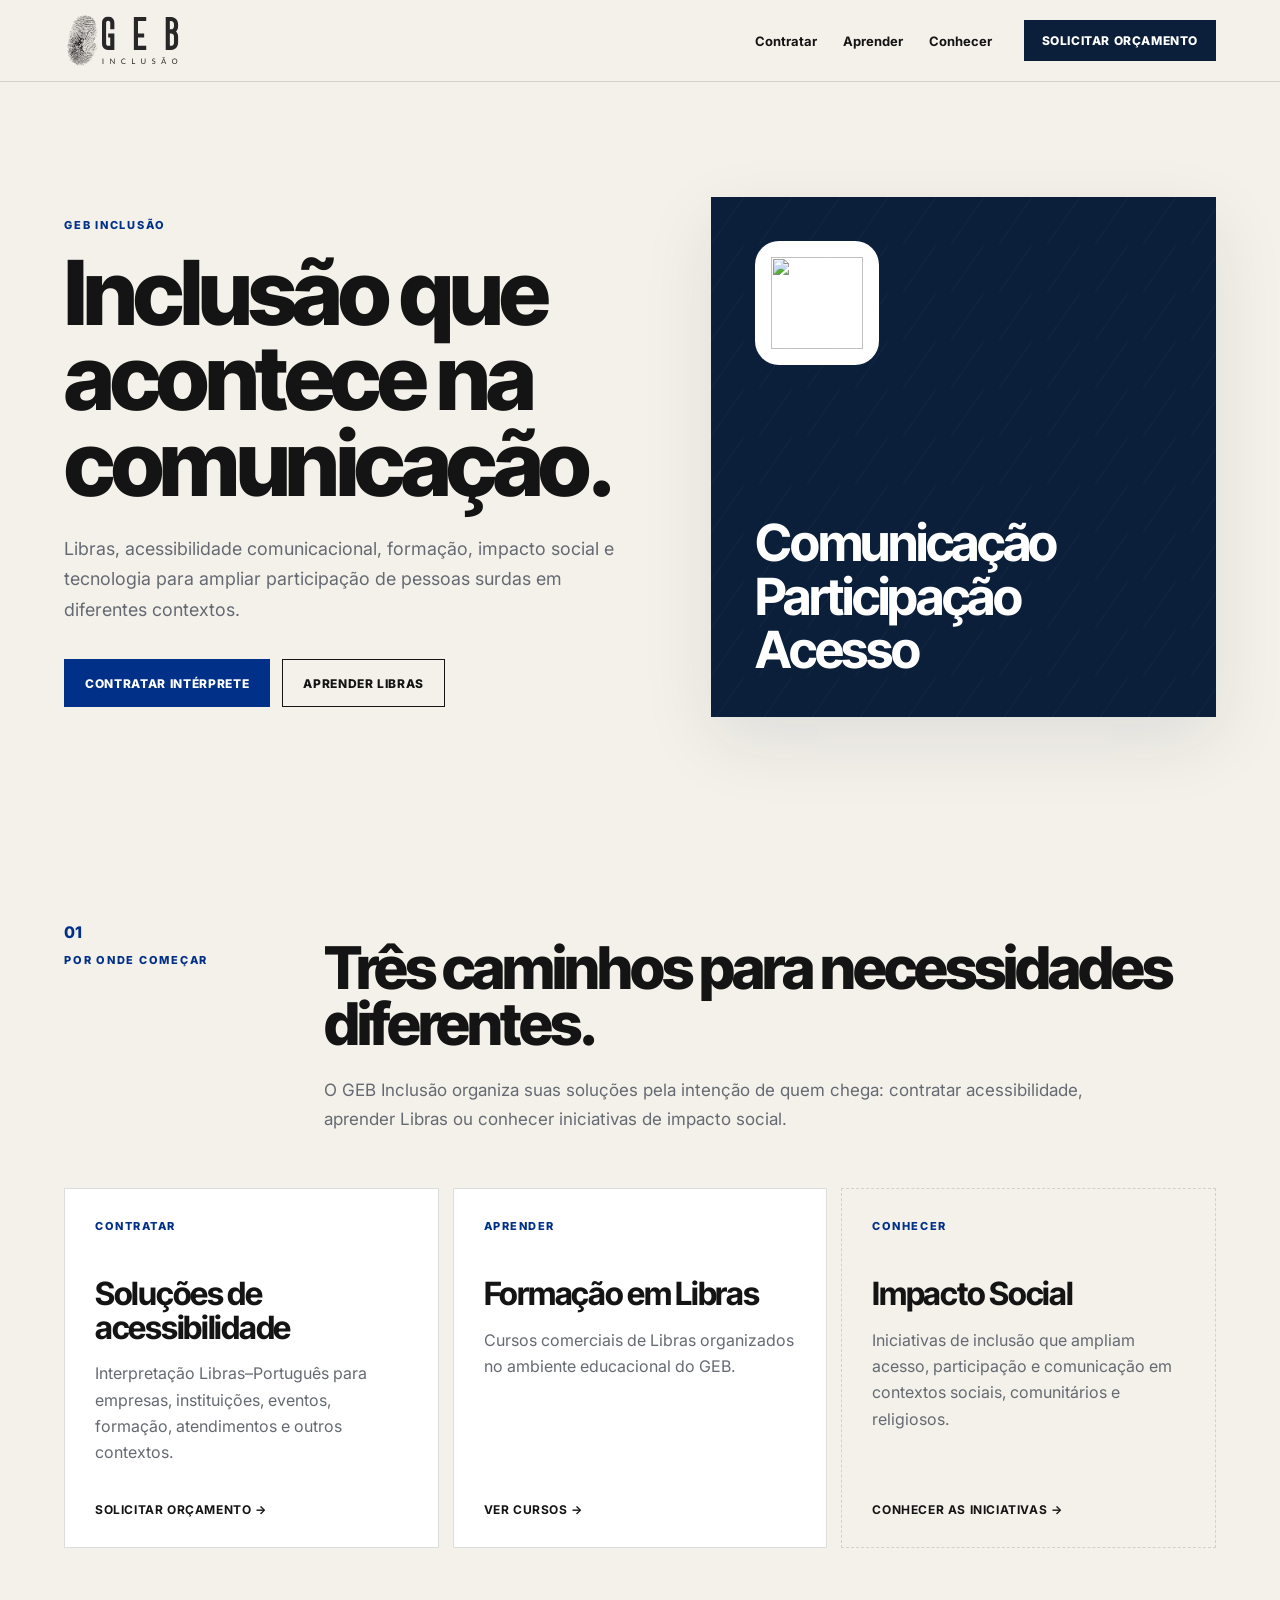
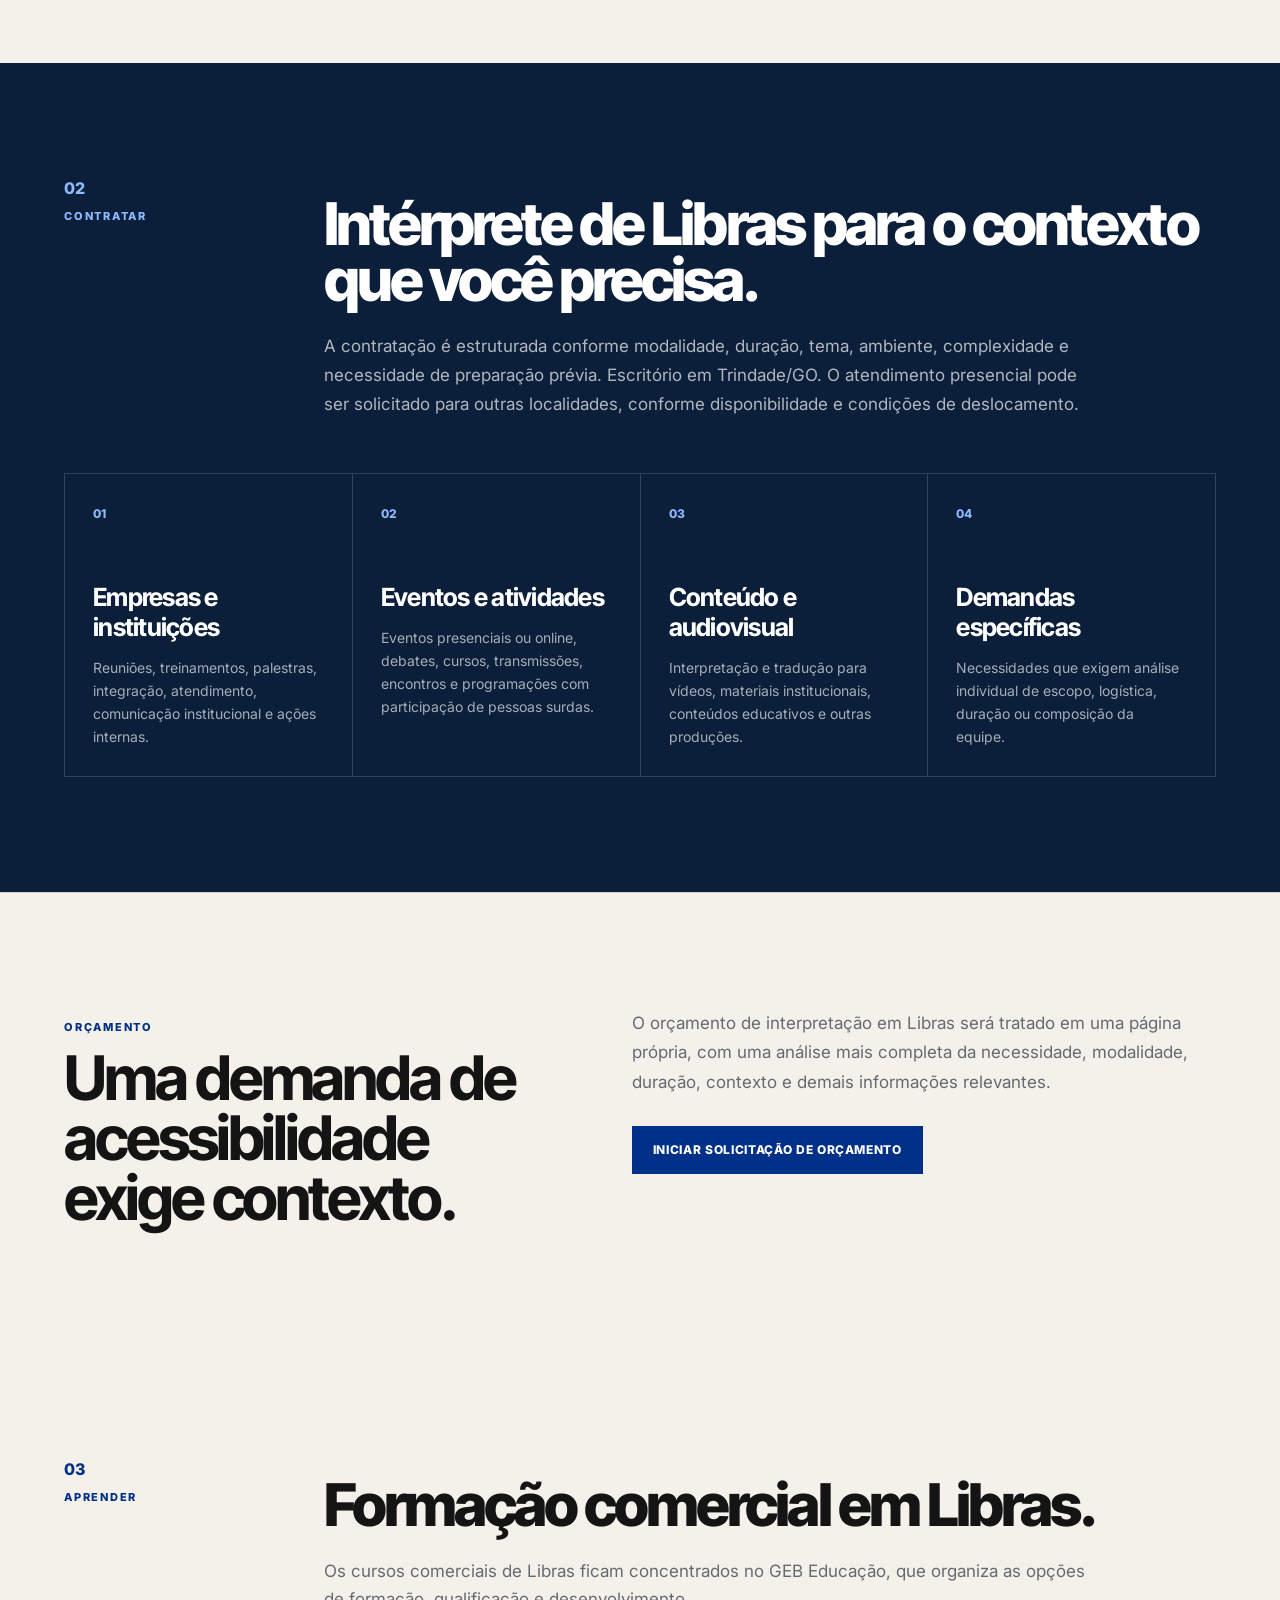
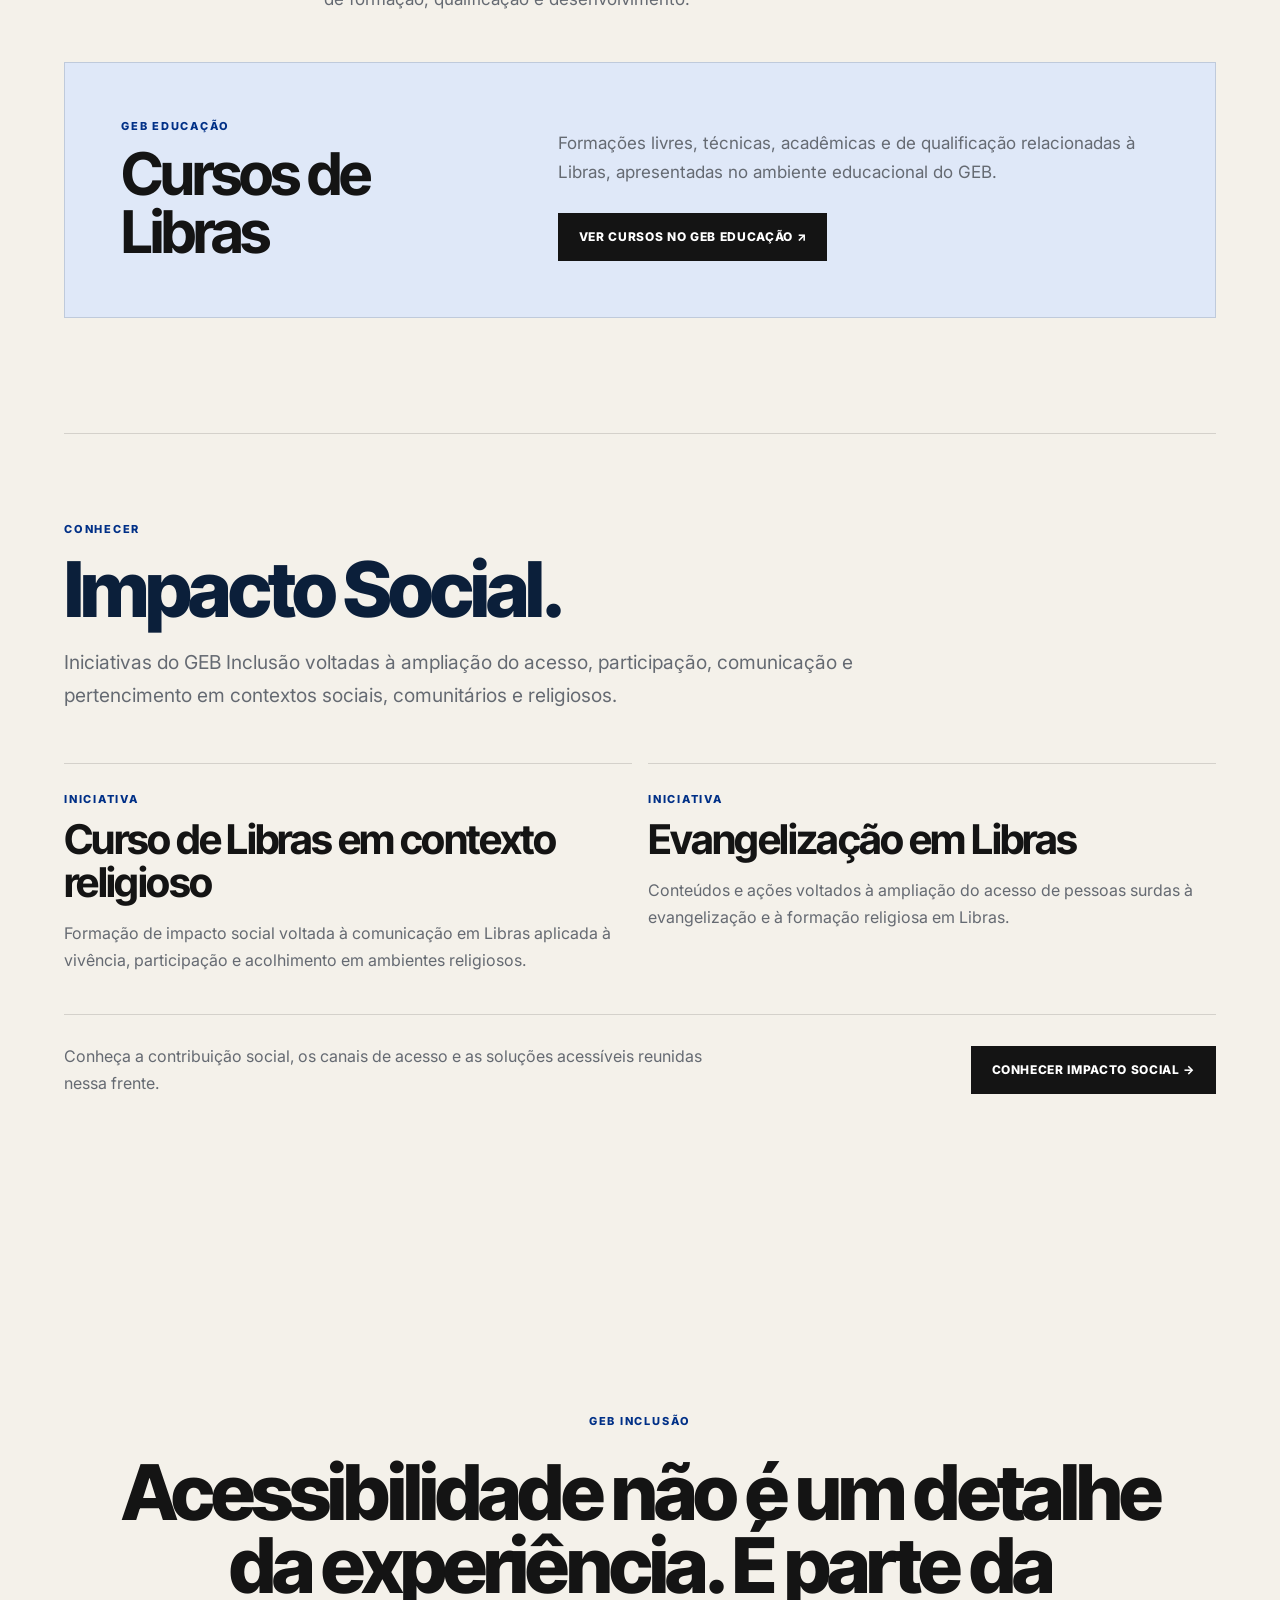
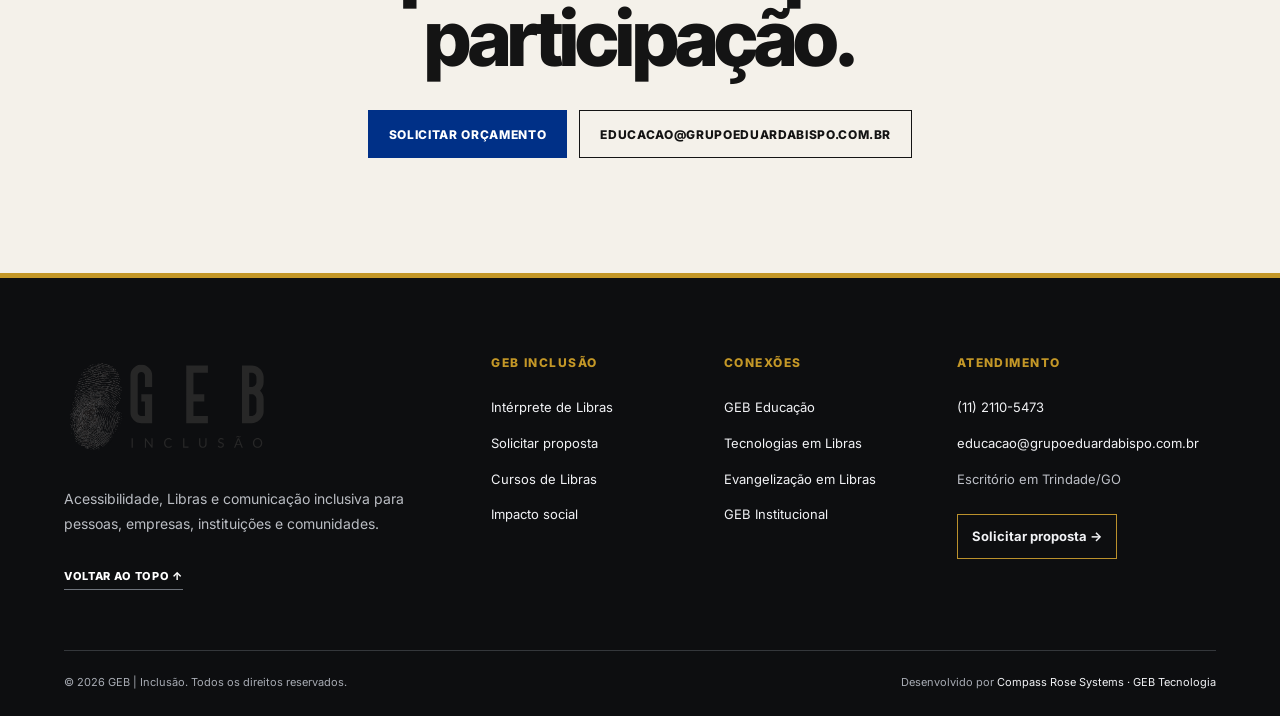
==== commit b9321e8e: "Força atualização do CSS do rodapé após publicação (cache bust)" ====
--- a/index.html
+++ b/index.html
@@ -47,7 +47,7 @@
   <link rel="preconnect" href="https://fonts.googleapis.com">
   <link rel="preconnect" href="https://fonts.gstatic.com" crossorigin>
   <link href="https://fonts.googleapis.com/css2?family=Inter:wght@400;500;600;700;800&family=Inter+Tight:wght@600;700;800&display=swap" rel="stylesheet">
-  <link rel="stylesheet" href="styles.css">
+  <link rel="stylesheet" href="styles.css?v=20261008-2">
 </head>
 <body>
 <header class="site-header">
--- a/styles.css
+++ b/styles.css
@@ -1358,3 +1358,24 @@
 
 /* GEB OFFICIAL BRAND 2026 */
 .site-header .brand{display:block;width:210px;height:60px;background:url('assets/geb-inclusao-logo.svg') left center/contain no-repeat;margin-right:auto}.site-header .brand>img,.site-header .brand>span{display:none}.footer-brand img{content:url('assets/geb-inclusao-logo.svg');width:190px;height:auto;border-radius:0}.footer-brand div{display:none}@media(max-width:720px){.site-header .brand{width:170px;height:50px}}
+
+
+/* Rodapé institucional exclusivo do GEB Inclusão */
+.site-footer{display:block;background:#0d0e10;color:#f5f5f5;padding:0 var(--pad);border-top:5px solid #c39727}
+.site-footer .footer-main{display:grid;grid-template-columns:minmax(240px,1.45fr) repeat(2,minmax(155px,.7fr)) minmax(215px,1fr);gap:clamp(24px,4vw,70px);padding:clamp(45px,6vw,85px) 0 60px}
+.site-footer .footer-identity{min-width:0}
+.site-footer .footer-logo{display:inline-block;max-width:220px}
+.site-footer .footer-logo img{display:block;max-width:100%;width:210px;height:auto}
+.site-footer .footer-identity p{font-size:14px;font-weight:400;line-height:1.8;color:#babdc3;max-width:350px;margin:22px 0}
+.site-footer .footer-back-top{display:inline-block;margin-top:10px;padding-bottom:6px;border-bottom:1px solid #6e737b;text-transform:uppercase;font-size:11px;font-weight:800;letter-spacing:.06em;color:#fff}
+.site-footer .footer-nav,.site-footer .footer-service{display:flex;flex-direction:column;align-items:flex-start;gap:15px;min-width:0}
+.site-footer .footer-nav h2,.site-footer .footer-service h2{font-family:Inter,sans-serif;font-size:12px;line-height:1.4;font-weight:800;letter-spacing:.12em;color:#c39727;margin:0 0 10px}
+.site-footer a{color:#f1f2f5;text-decoration:none;overflow-wrap:anywhere}
+.site-footer a:hover,.site-footer a:focus-visible{color:#e5bd5c;text-decoration:underline;text-underline-offset:4px}
+.site-footer .footer-nav a,.site-footer .footer-service a,.site-footer .footer-service>span{font-size:13px;line-height:1.6}
+.site-footer .footer-service>span{color:#bcbfc6}
+.site-footer .footer-proposal{margin-top:10px;border:1px solid #bb912c;padding:11px 14px;font-weight:700}
+.site-footer .footer-bottom{display:flex;justify-content:space-between;align-items:center;flex-wrap:wrap;gap:12px 32px;border-top:1px solid #34373b;padding:22px 0 25px;font-size:11px;line-height:1.7;color:#a7abb3}
+.site-footer .footer-bottom a{font-size:inherit}
+@media(max-width:1050px){.site-footer .footer-main{grid-template-columns:repeat(2,minmax(0,1fr));gap:38px}}
+@media(max-width:600px){.site-footer{padding-left:20px;padding-right:20px}.site-footer .footer-main{grid-template-columns:1fr;gap:30px;padding:42px 0}.site-footer .footer-bottom{display:block}.site-footer .footer-bottom span{display:block;margin-bottom:8px}}
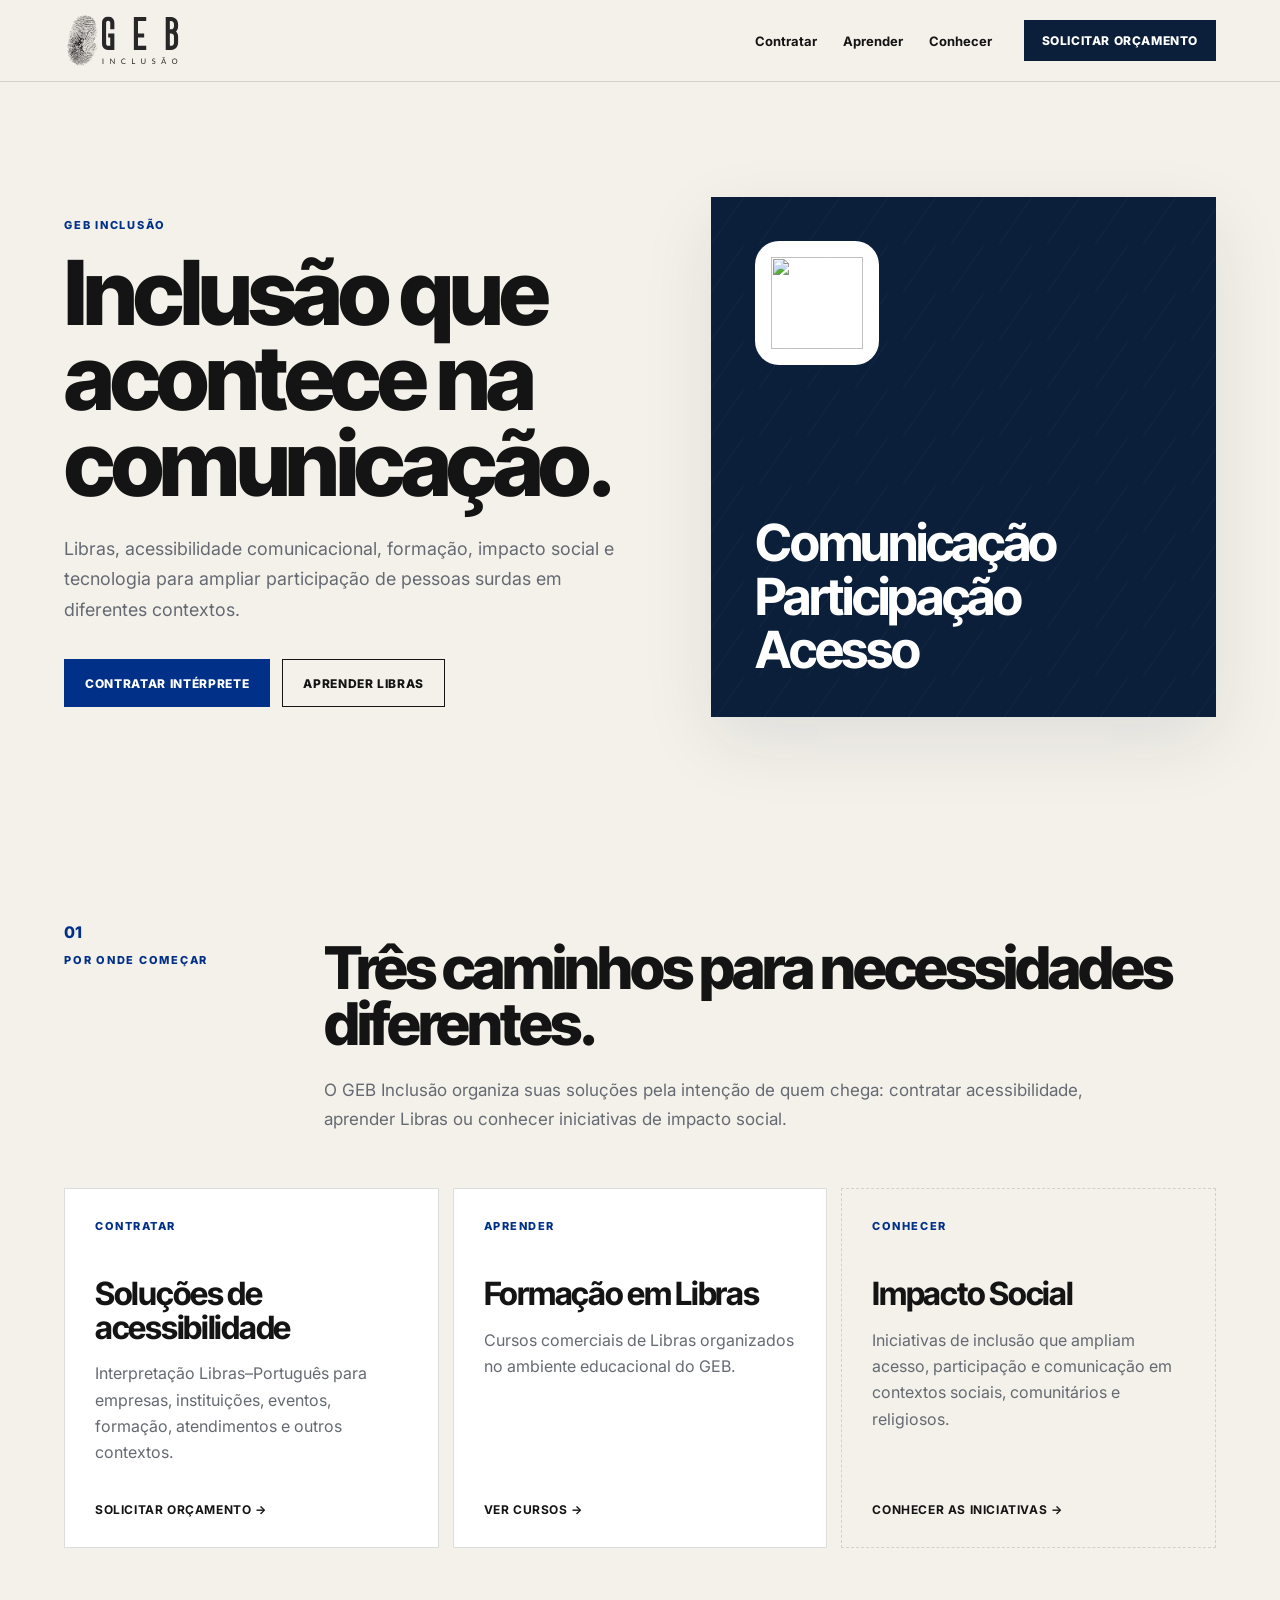
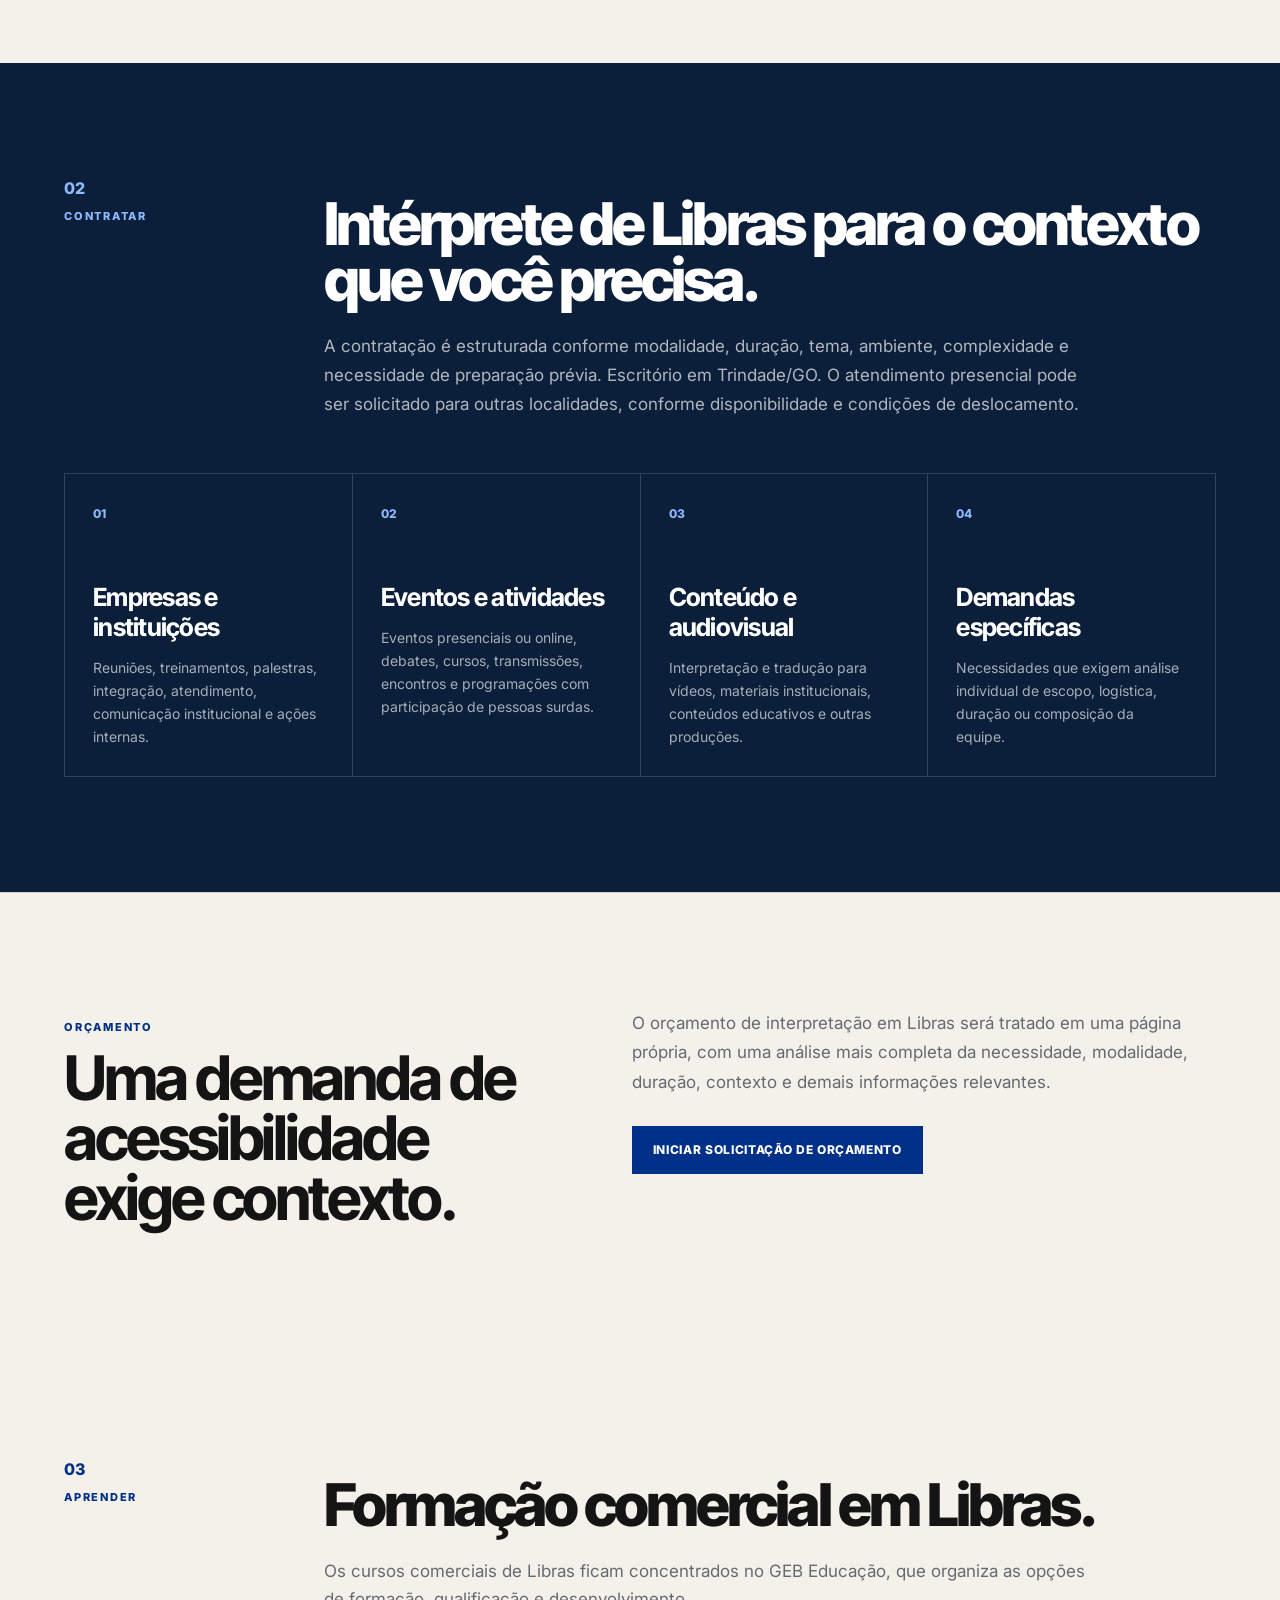
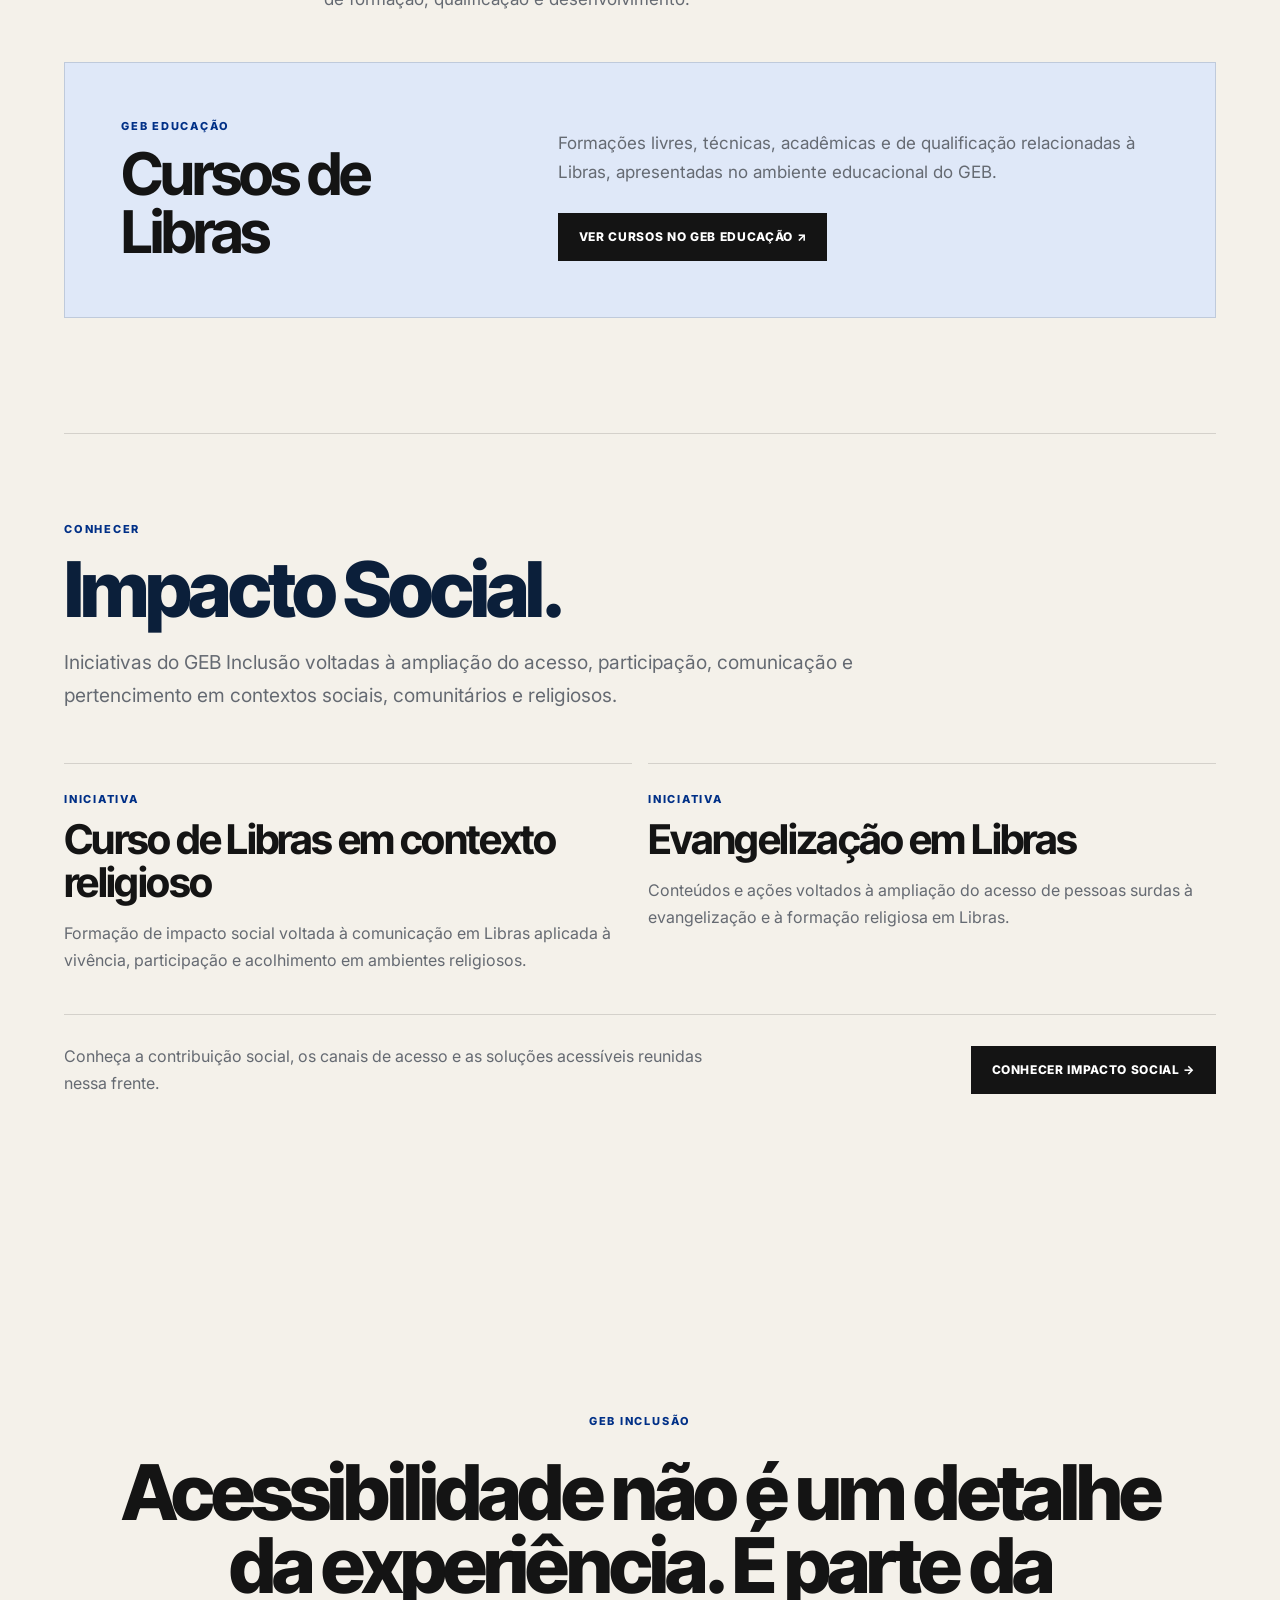
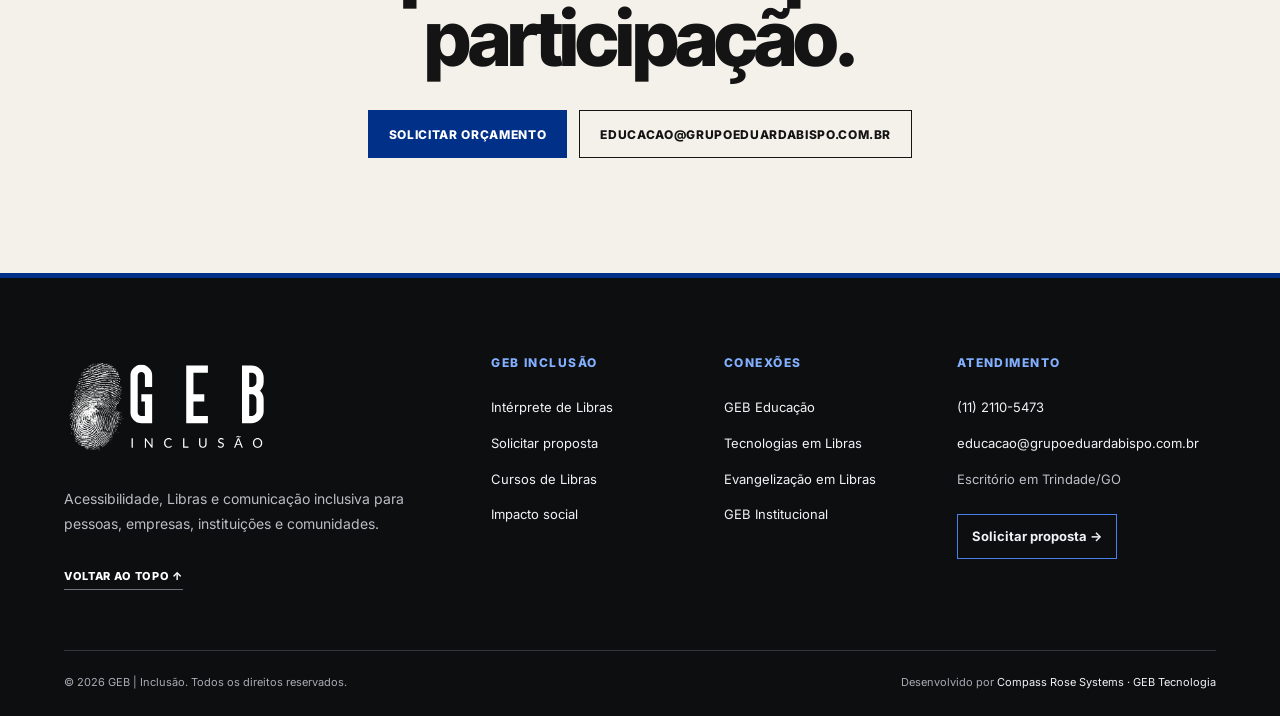
==== commit 24bcdf21: "Atualiza cache de estilo azul do rodapé em todas as páginas" ====
--- a/index.html
+++ b/index.html
@@ -47,7 +47,7 @@
   <link rel="preconnect" href="https://fonts.googleapis.com">
   <link rel="preconnect" href="https://fonts.gstatic.com" crossorigin>
   <link href="https://fonts.googleapis.com/css2?family=Inter:wght@400;500;600;700;800&family=Inter+Tight:wght@600;700;800&display=swap" rel="stylesheet">
-  <link rel="stylesheet" href="styles.css?v=20261008-2">
+  <link rel="stylesheet" href="styles.css?v=20261008-4">
 </head>
 <body>
 <header class="site-header">
--- a/styles.css
+++ b/styles.css
@@ -1361,7 +1361,7 @@
 
 
 /* Rodapé institucional exclusivo do GEB Inclusão */
-.site-footer{display:block;background:#0d0e10;color:#f5f5f5;padding:0 var(--pad);border-top:5px solid #c39727}
+.site-footer{display:block;background:#0d0e10;color:#f5f5f5;padding:0 var(--pad);border-top:5px solid #003087}
 .site-footer .footer-main{display:grid;grid-template-columns:minmax(240px,1.45fr) repeat(2,minmax(155px,.7fr)) minmax(215px,1fr);gap:clamp(24px,4vw,70px);padding:clamp(45px,6vw,85px) 0 60px}
 .site-footer .footer-identity{min-width:0}
 .site-footer .footer-logo{display:inline-block;max-width:220px}
@@ -1369,13 +1369,22 @@
 .site-footer .footer-identity p{font-size:14px;font-weight:400;line-height:1.8;color:#babdc3;max-width:350px;margin:22px 0}
 .site-footer .footer-back-top{display:inline-block;margin-top:10px;padding-bottom:6px;border-bottom:1px solid #6e737b;text-transform:uppercase;font-size:11px;font-weight:800;letter-spacing:.06em;color:#fff}
 .site-footer .footer-nav,.site-footer .footer-service{display:flex;flex-direction:column;align-items:flex-start;gap:15px;min-width:0}
-.site-footer .footer-nav h2,.site-footer .footer-service h2{font-family:Inter,sans-serif;font-size:12px;line-height:1.4;font-weight:800;letter-spacing:.12em;color:#c39727;margin:0 0 10px}
+.site-footer .footer-nav h2,.site-footer .footer-service h2{font-family:Inter,sans-serif;font-size:12px;line-height:1.4;font-weight:800;letter-spacing:.12em;color:#82afff;margin:0 0 10px}
 .site-footer a{color:#f1f2f5;text-decoration:none;overflow-wrap:anywhere}
-.site-footer a:hover,.site-footer a:focus-visible{color:#e5bd5c;text-decoration:underline;text-underline-offset:4px}
+.site-footer a:hover,.site-footer a:focus-visible{color:#a5c5ff;text-decoration:underline;text-underline-offset:4px}
 .site-footer .footer-nav a,.site-footer .footer-service a,.site-footer .footer-service>span{font-size:13px;line-height:1.6}
 .site-footer .footer-service>span{color:#bcbfc6}
-.site-footer .footer-proposal{margin-top:10px;border:1px solid #bb912c;padding:11px 14px;font-weight:700}
+.site-footer .footer-proposal{margin-top:10px;border:1px solid #477fec;padding:11px 14px;font-weight:700}
 .site-footer .footer-bottom{display:flex;justify-content:space-between;align-items:center;flex-wrap:wrap;gap:12px 32px;border-top:1px solid #34373b;padding:22px 0 25px;font-size:11px;line-height:1.7;color:#a7abb3}
 .site-footer .footer-bottom a{font-size:inherit}
 @media(max-width:1050px){.site-footer .footer-main{grid-template-columns:repeat(2,minmax(0,1fr));gap:38px}}
 @media(max-width:600px){.site-footer{padding-left:20px;padding-right:20px}.site-footer .footer-main{grid-template-columns:1fr;gap:30px;padding:42px 0}.site-footer .footer-bottom{display:block}.site-footer .footer-bottom span{display:block;margin-bottom:8px}}
+
+/* GEB Inclusão: assinatura azul e logo clara em todos os rodapés */
+.site-footer .footer-logo img{filter:brightness(0) invert(1);opacity:1;max-width:210px}
+.site-footer .footer-proposal:hover,.site-footer .footer-proposal:focus-visible{background:#003087;color:#fff;text-decoration:none}
+.site-footer .footer-nav h2,.site-footer .footer-service h2{color:#82afff}
+.site-footer .footer-back-top:focus-visible,.site-footer a:focus-visible{outline:2px solid #82afff;outline-offset:4px}
+.impact-solutions .technology-referral{margin-top:32px;padding:clamp(22px,4vw,42px);background:#fff;color:#142038;border-left:5px solid #003087;max-width:850px}
+.impact-solutions .technology-referral p{line-height:1.7}
+.impact-solutions .technology-referral .button{margin-top:12px}
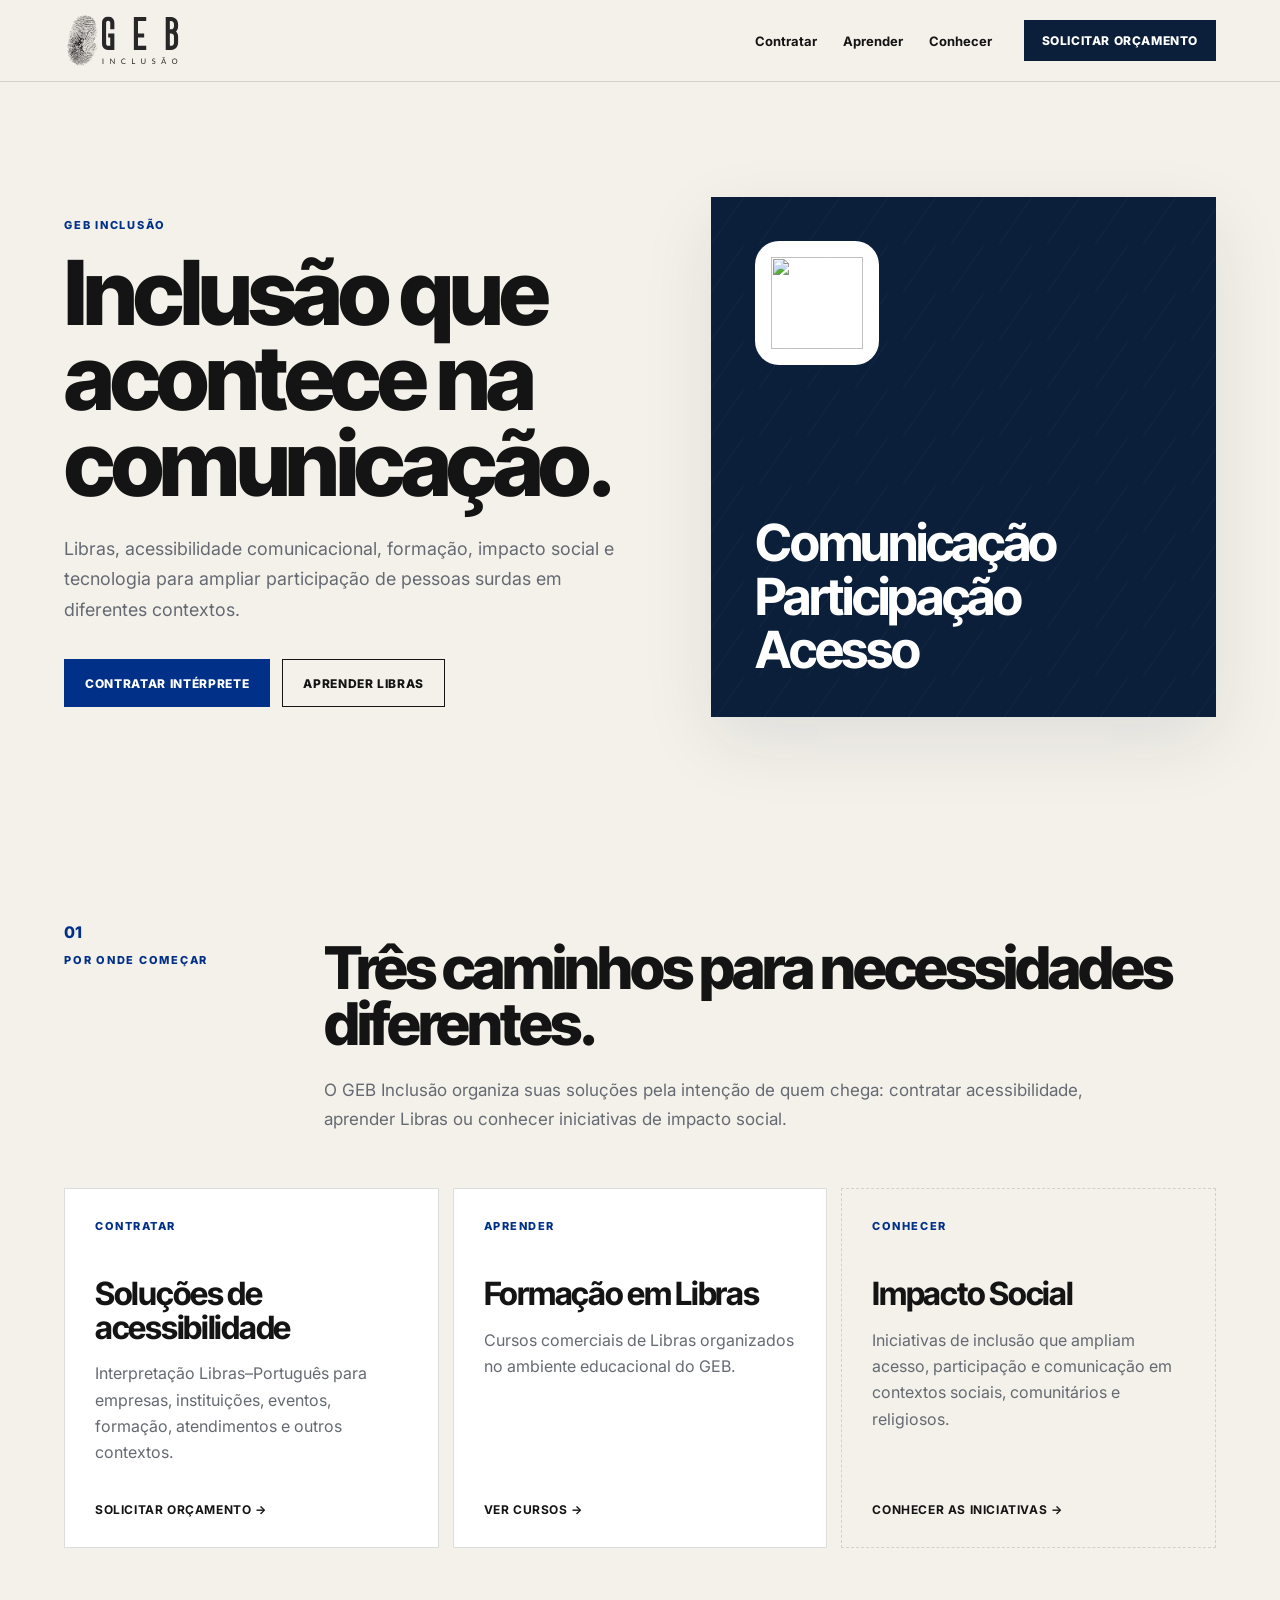
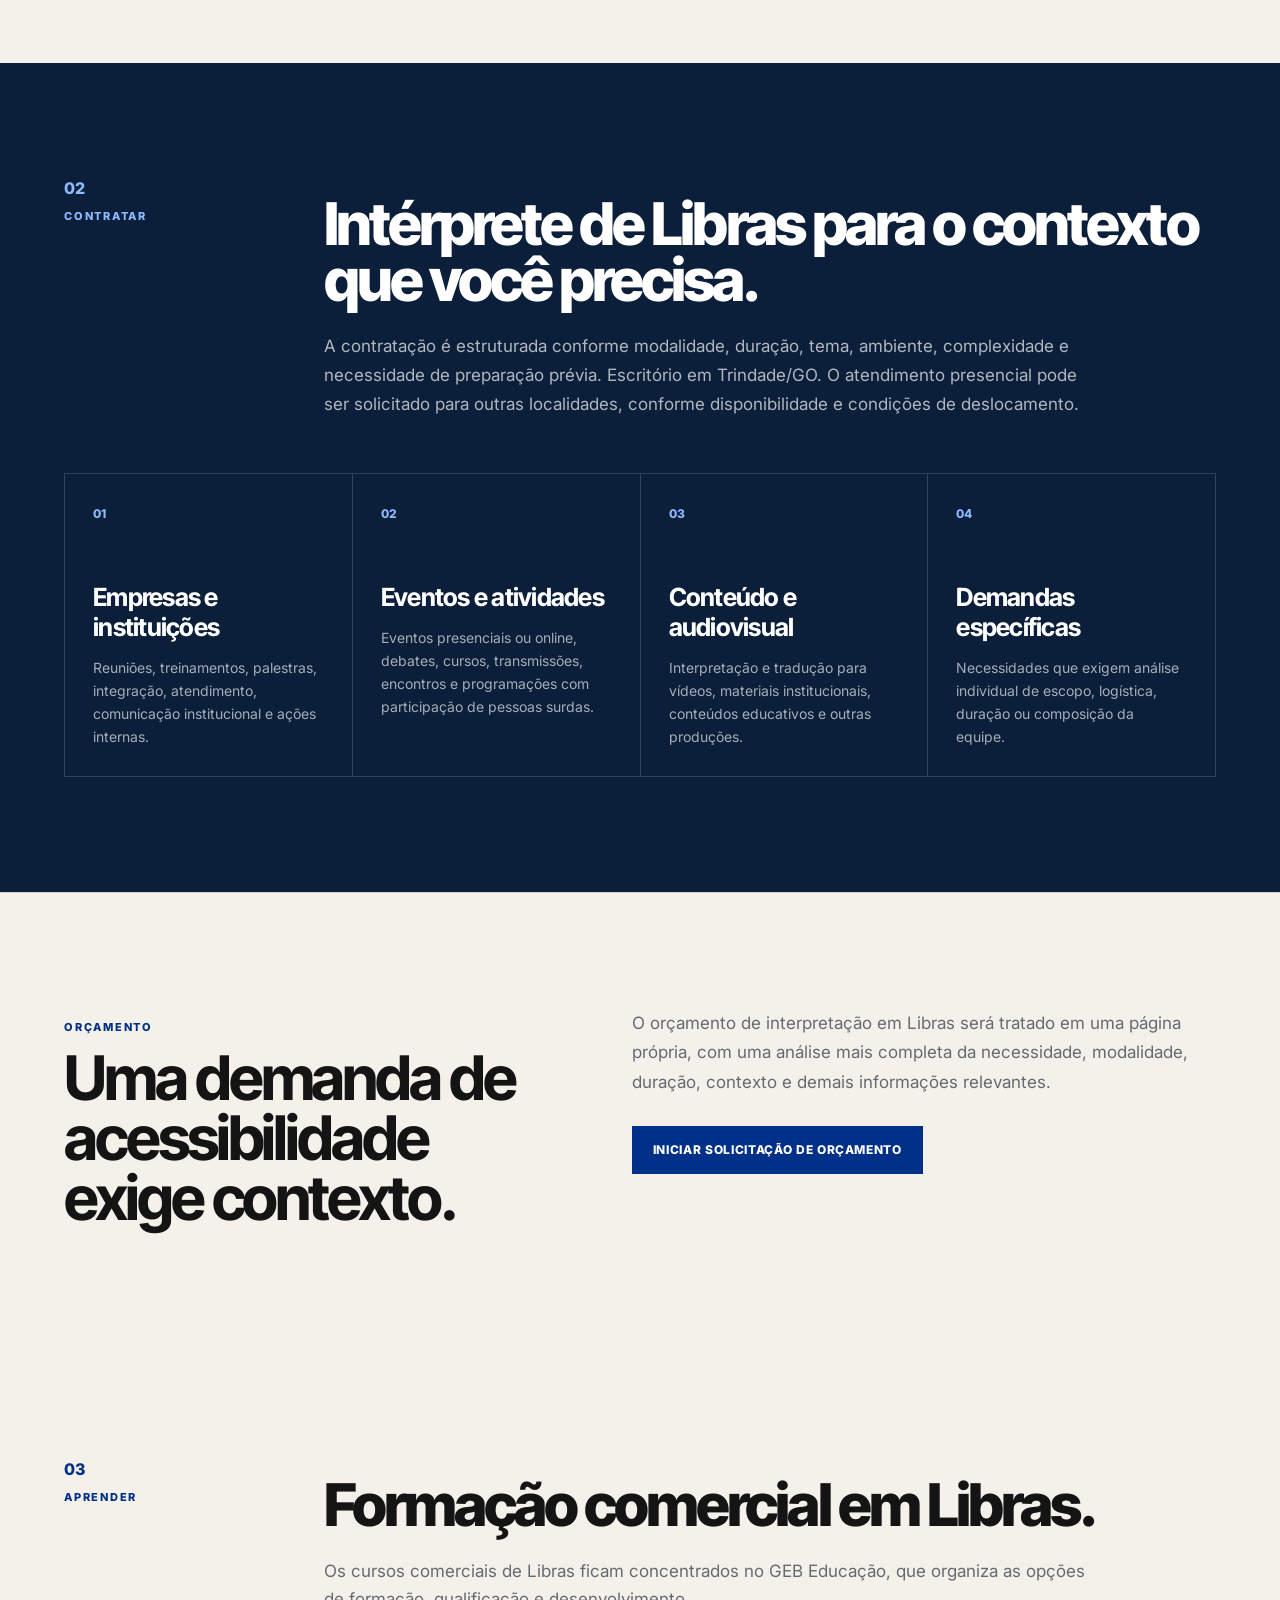
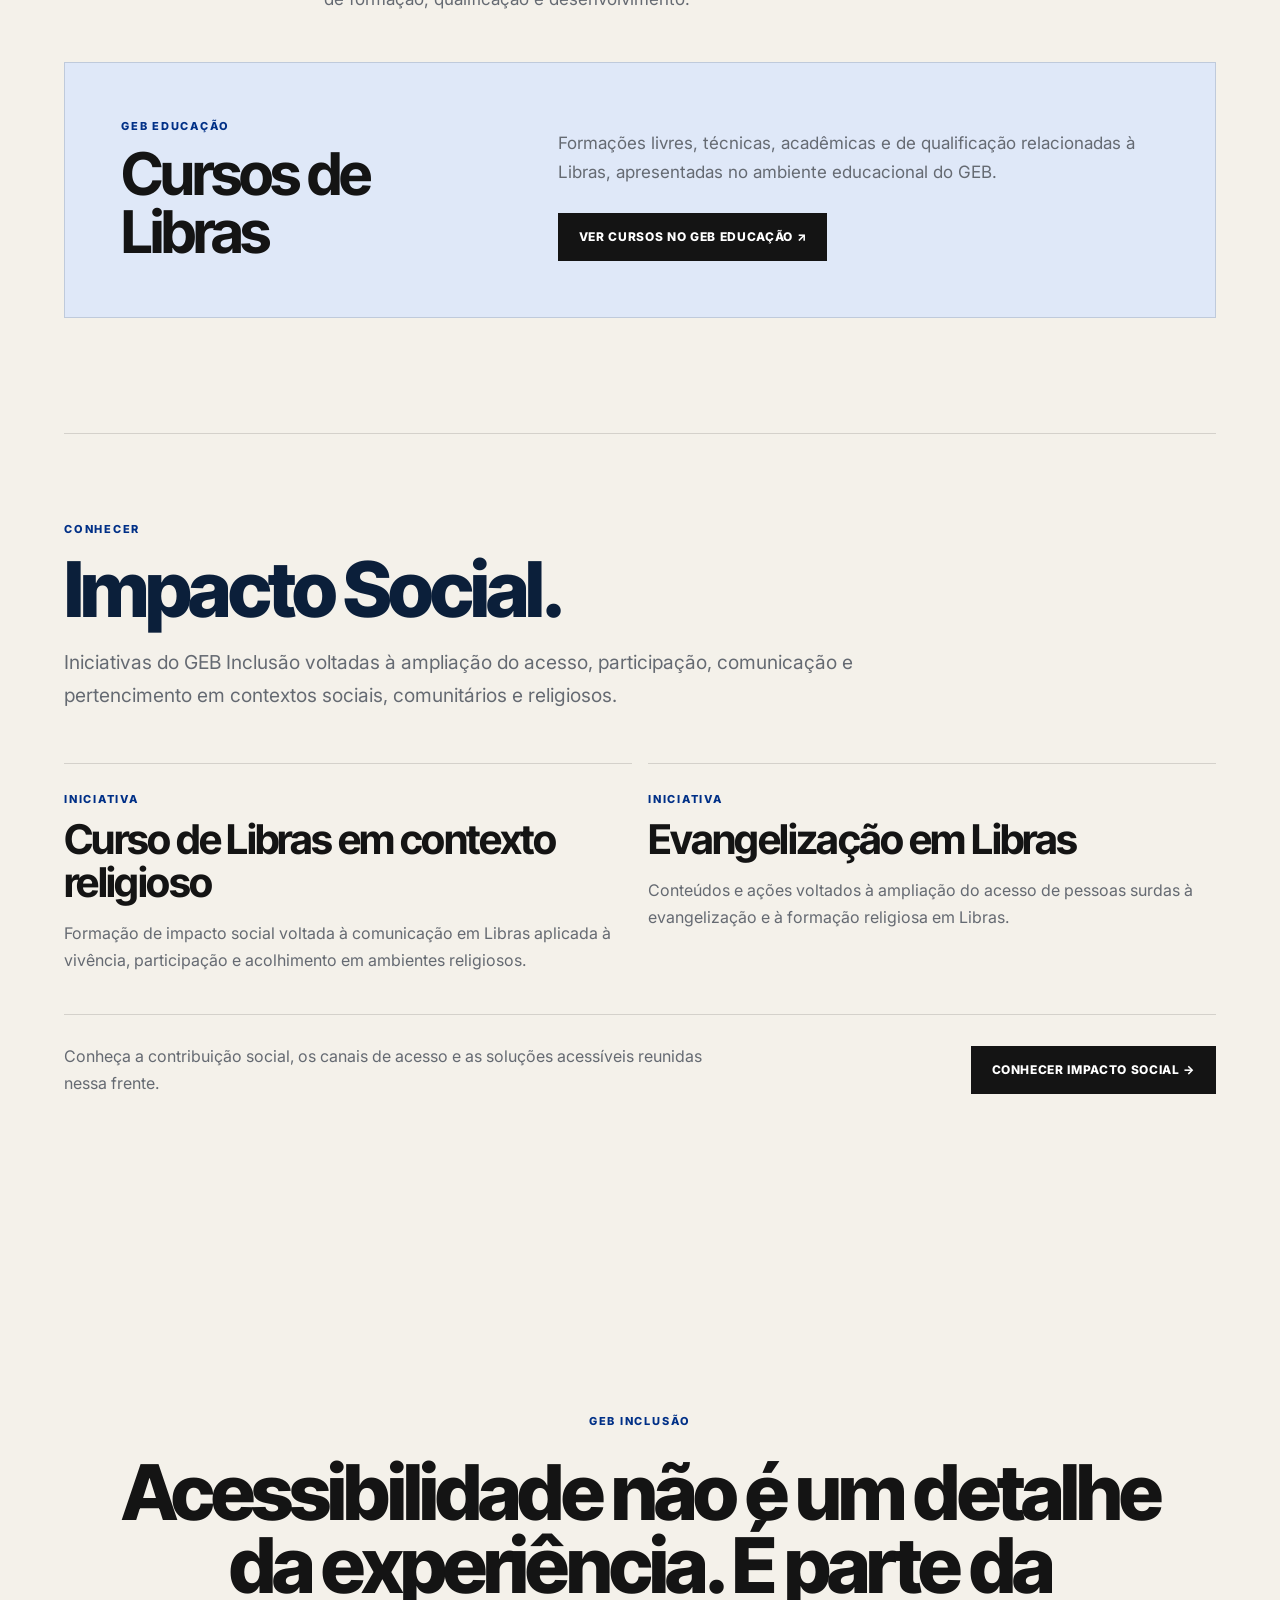
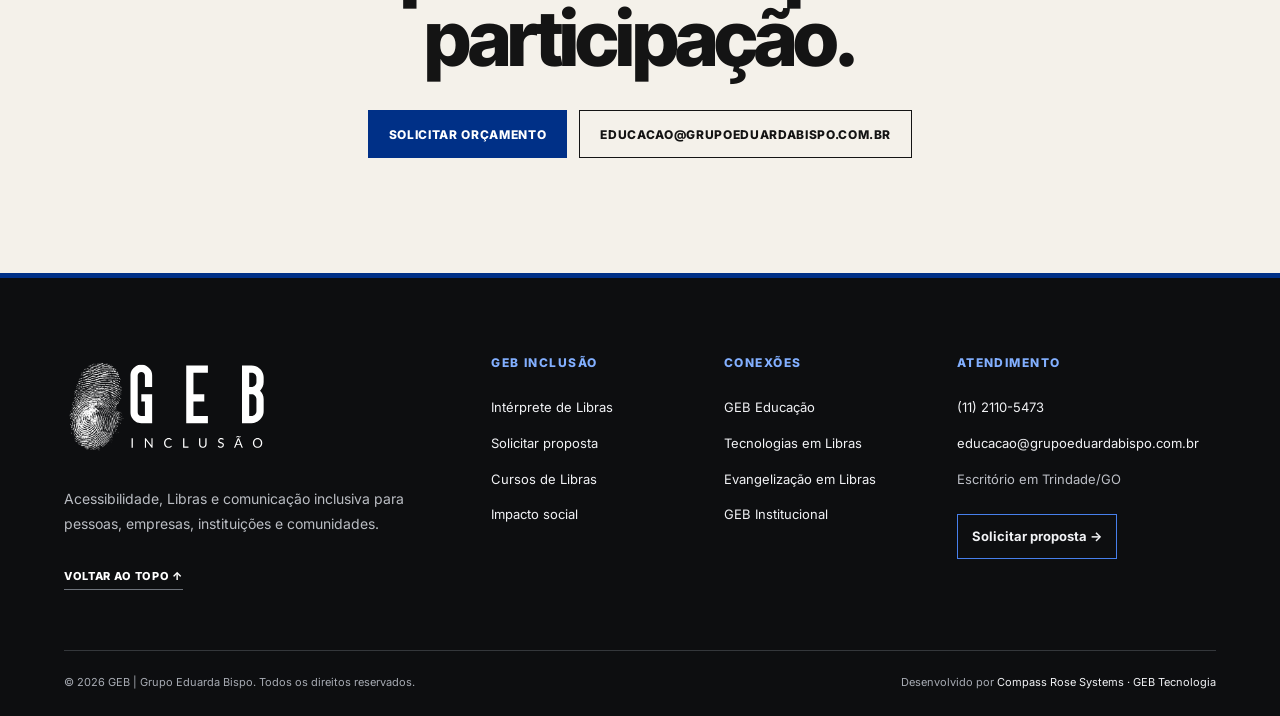
==== commit 4cfb213d: "SEO: link existing organization schema with WebSite/WebPage graph" ====
--- a/index.html
+++ b/index.html
@@ -48,7 +48,7 @@
   <link rel="preconnect" href="https://fonts.gstatic.com" crossorigin>
   <link href="https://fonts.googleapis.com/css2?family=Inter:wght@400;500;600;700;800&family=Inter+Tight:wght@600;700;800&display=swap" rel="stylesheet">
   <link rel="stylesheet" href="styles.css?v=20261008-4">
-</head>
+<script type="application/ld+json">{"@context":"https://schema.org","@graph":[{"@type":"WebSite","@id":"https://gebinclusao.grupoeduardabispo.com.br/#website","url":"https://gebinclusao.grupoeduardabispo.com.br/","name":"GEB Inclusão","inLanguage":"pt-BR","publisher":{"@id":"https://grupoeduardabispo.com.br/#organization"}},{"@type":"WebPage","@id":"https://gebinclusao.grupoeduardabispo.com.br/#webpage","url":"https://gebinclusao.grupoeduardabispo.com.br/","name":"GEB Inclusão","inLanguage":"pt-BR","isPartOf":{"@id":"https://gebinclusao.grupoeduardabispo.com.br/#website"}}]}</script></head>
 <body>
 <header class="site-header">
   <a class="brand" href="#inicio" aria-label="GEB Inclusão — início">
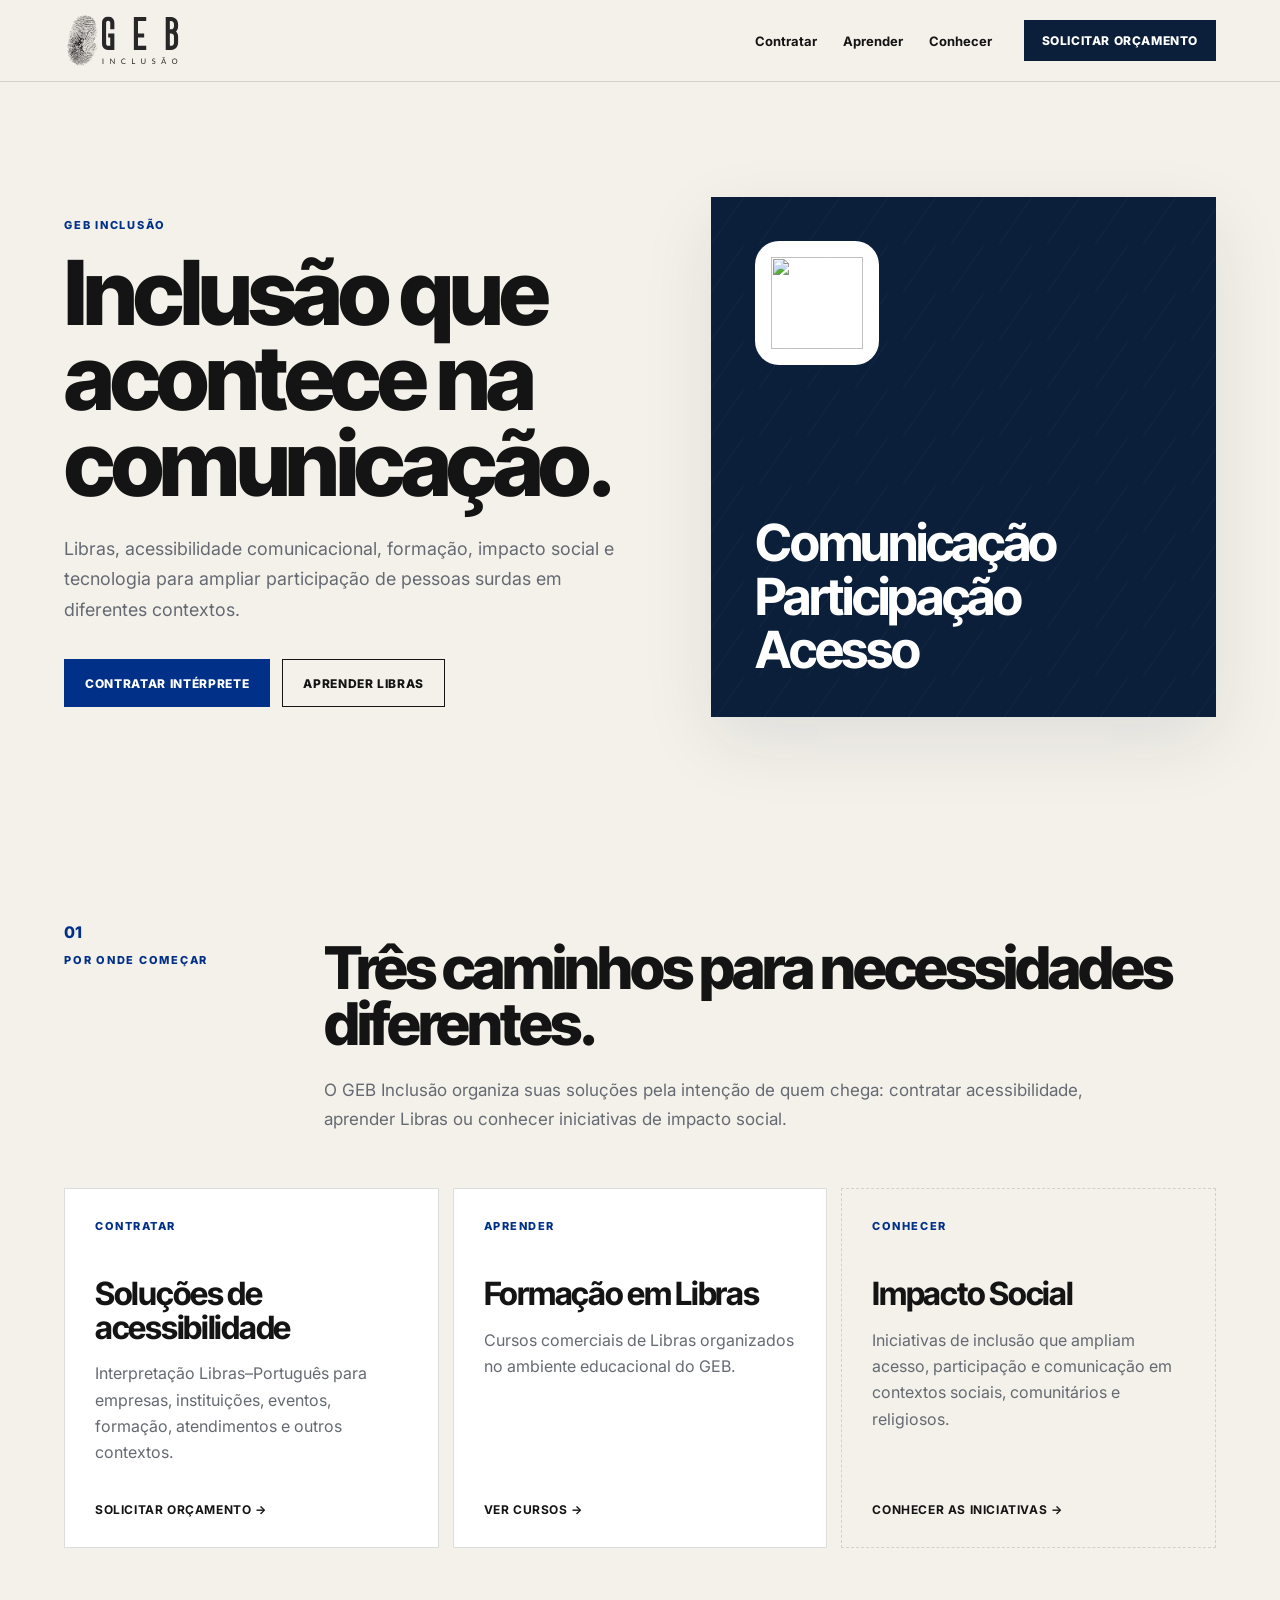
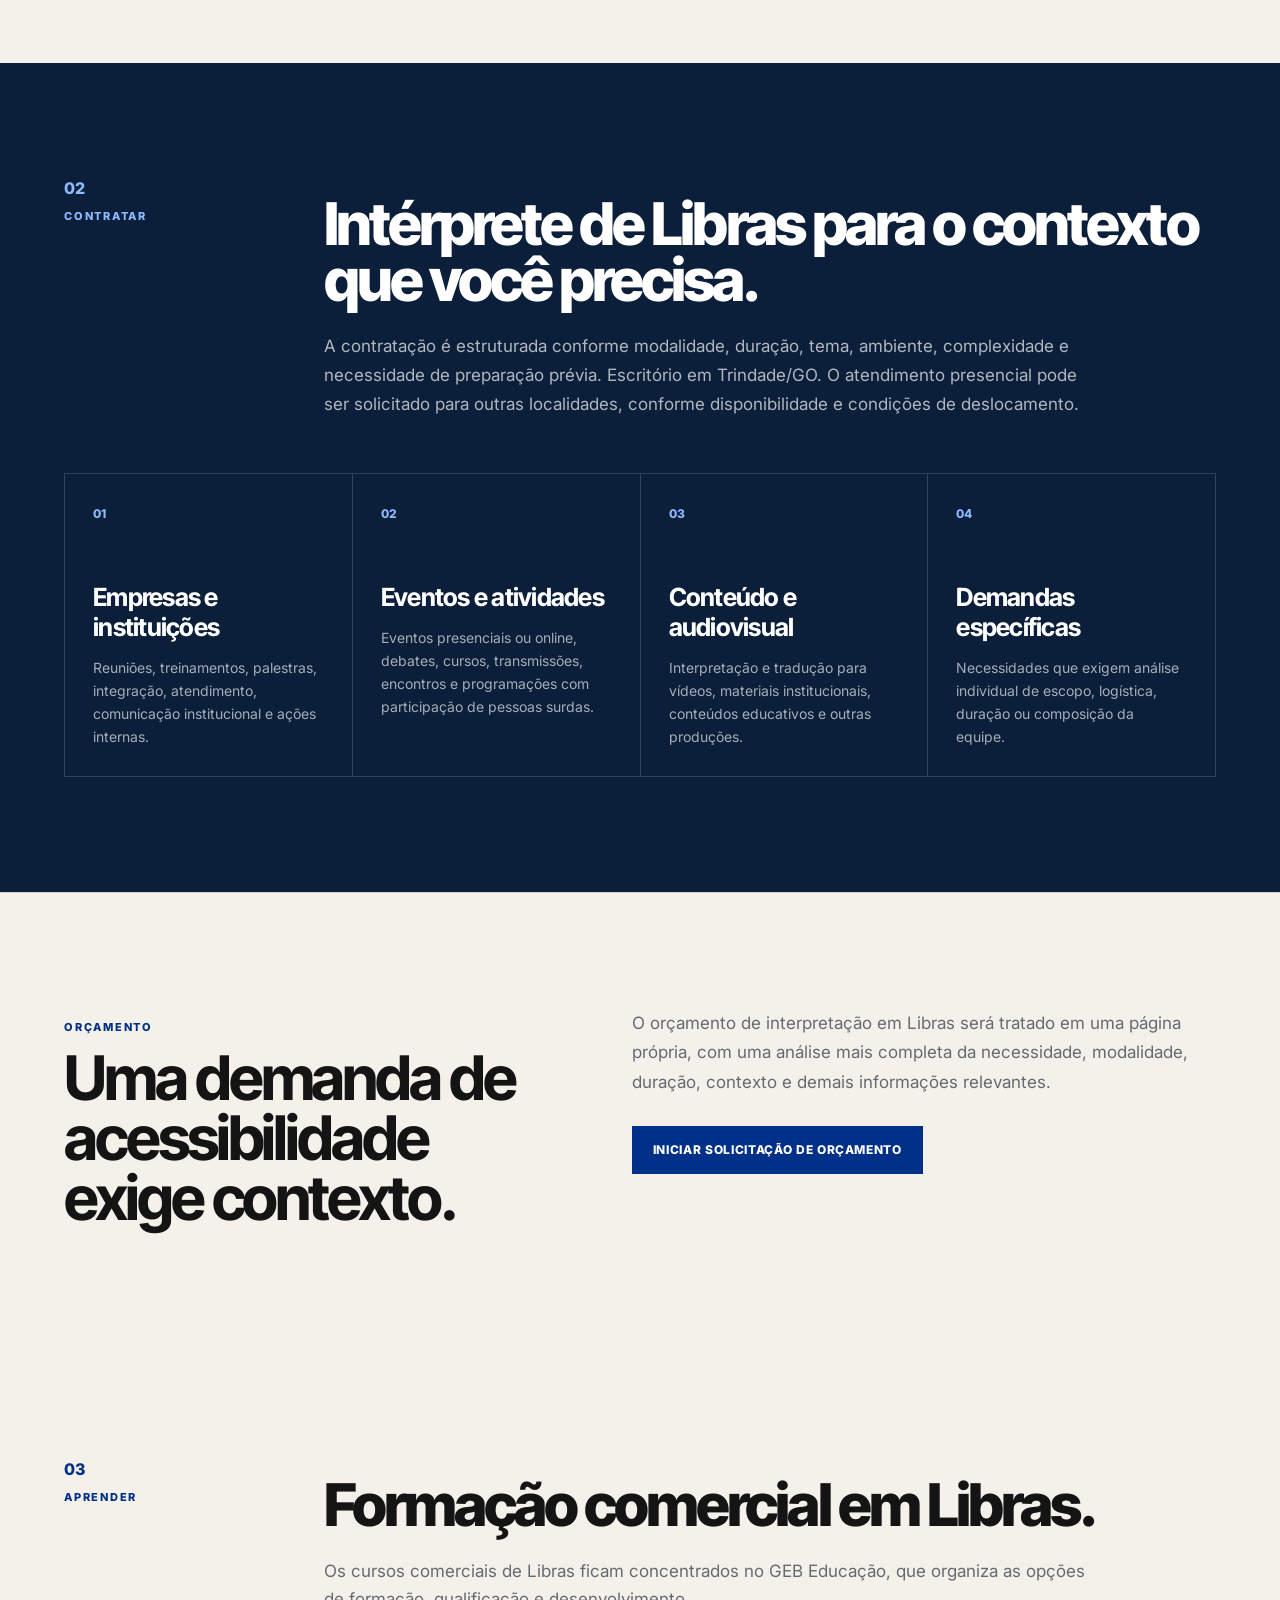
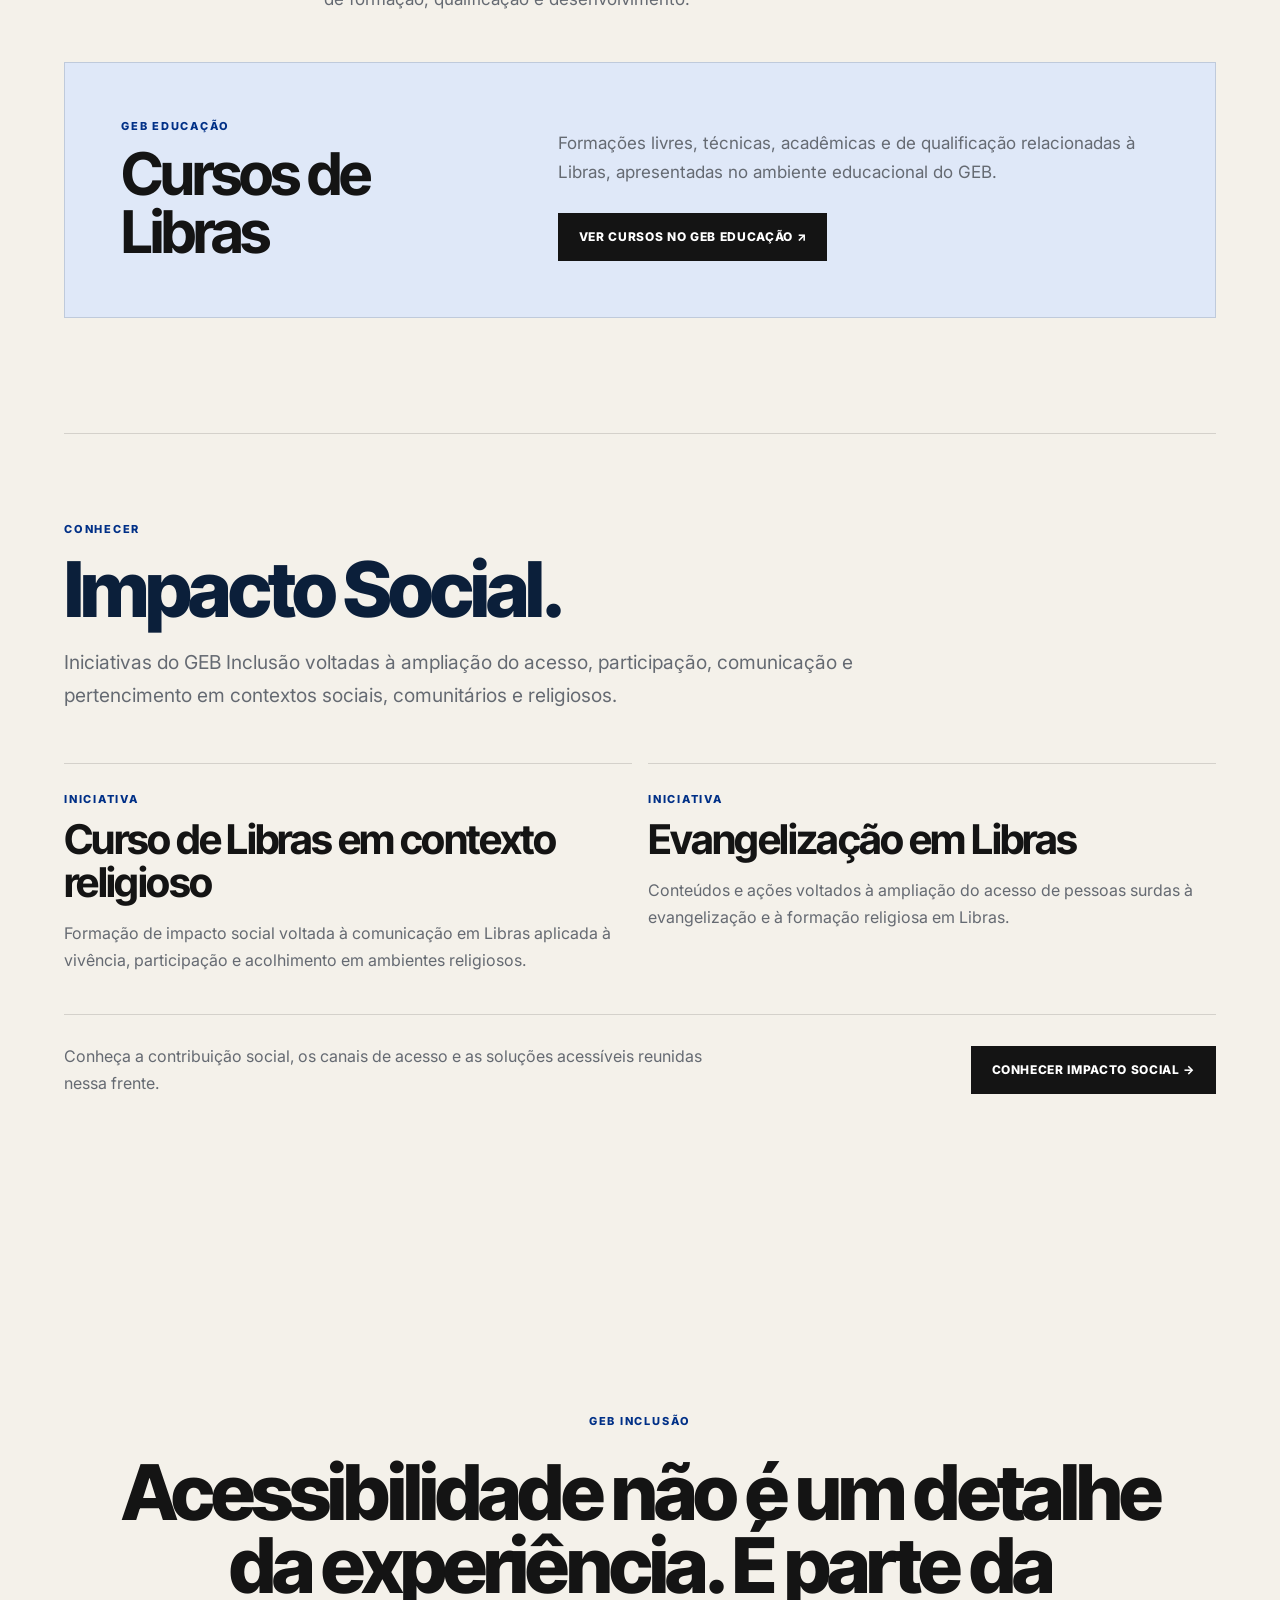
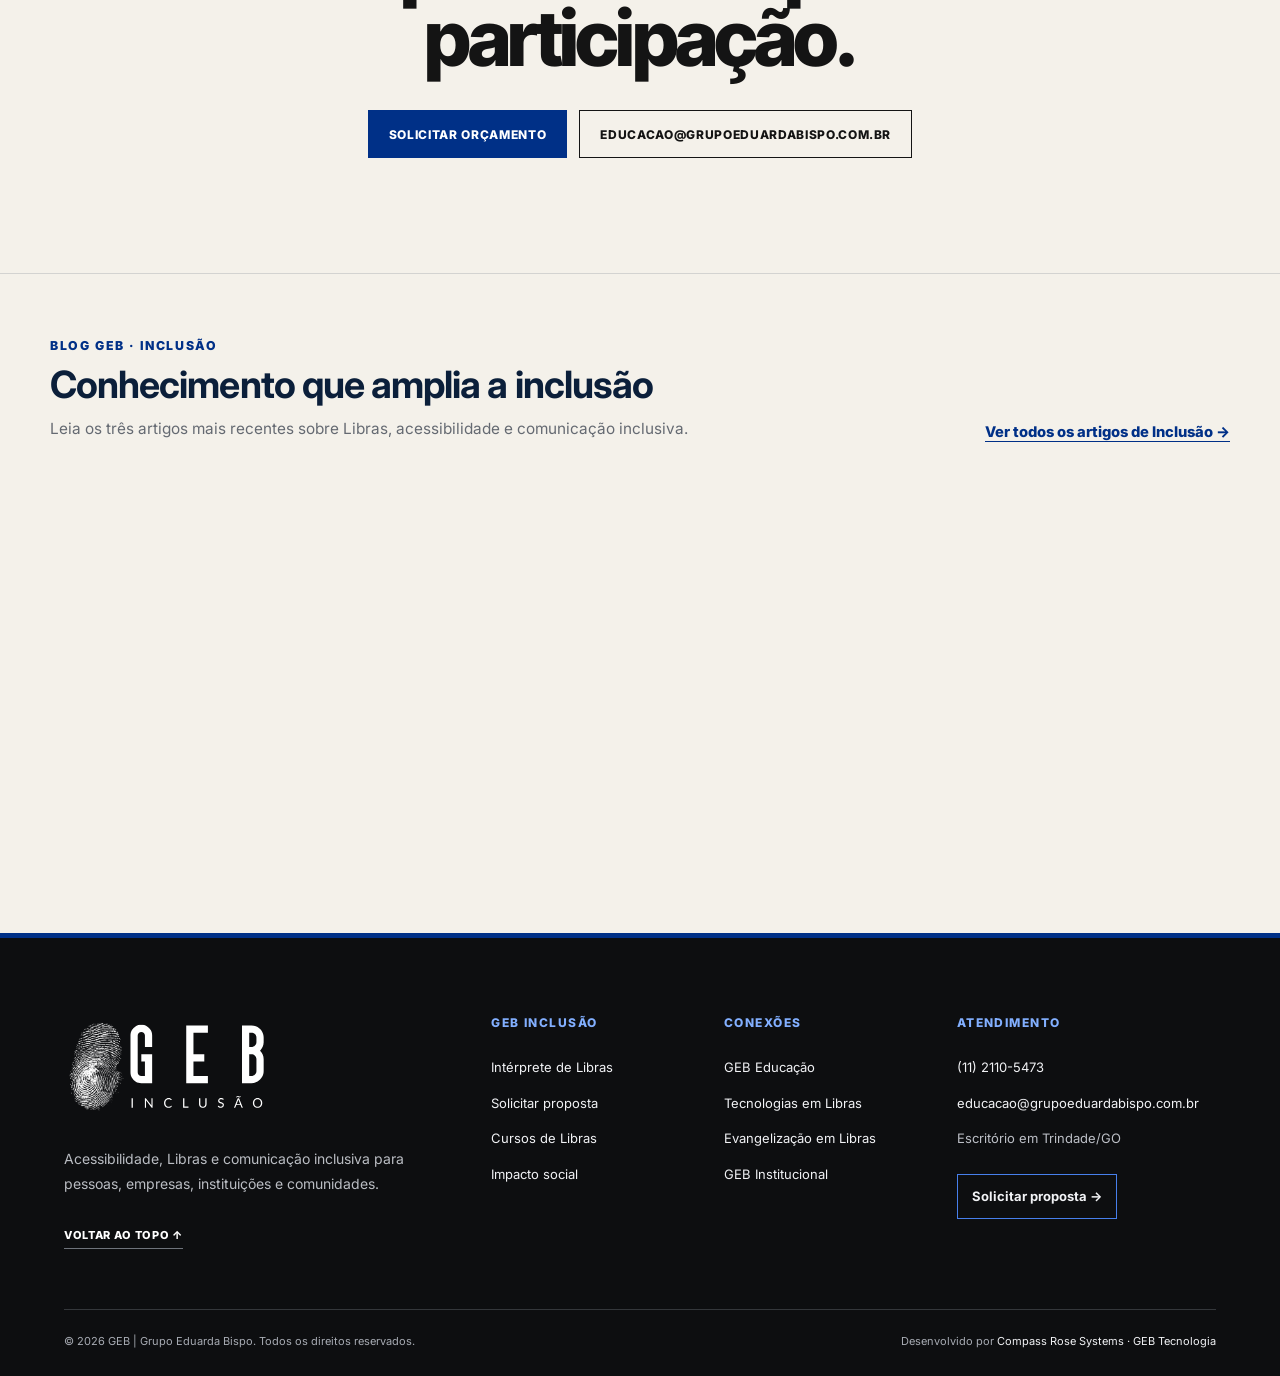
==== commit d0b4e1ad: "feat: artigos Inclusão antes do rodapé" ====
--- a/index.html
+++ b/index.html
@@ -280,5 +280,6 @@
 </div>
 <script src="https://vlibras.gov.br/app/vlibras-plugin.js"></script>
 <script>if (window.VLibras && window.VLibras.Widget) { new window.VLibras.Widget('https://vlibras.gov.br/app'); }</script>
+<script src="/assets/blog-strip.js?v=20261015" defer></script>
 </body>
 </html>
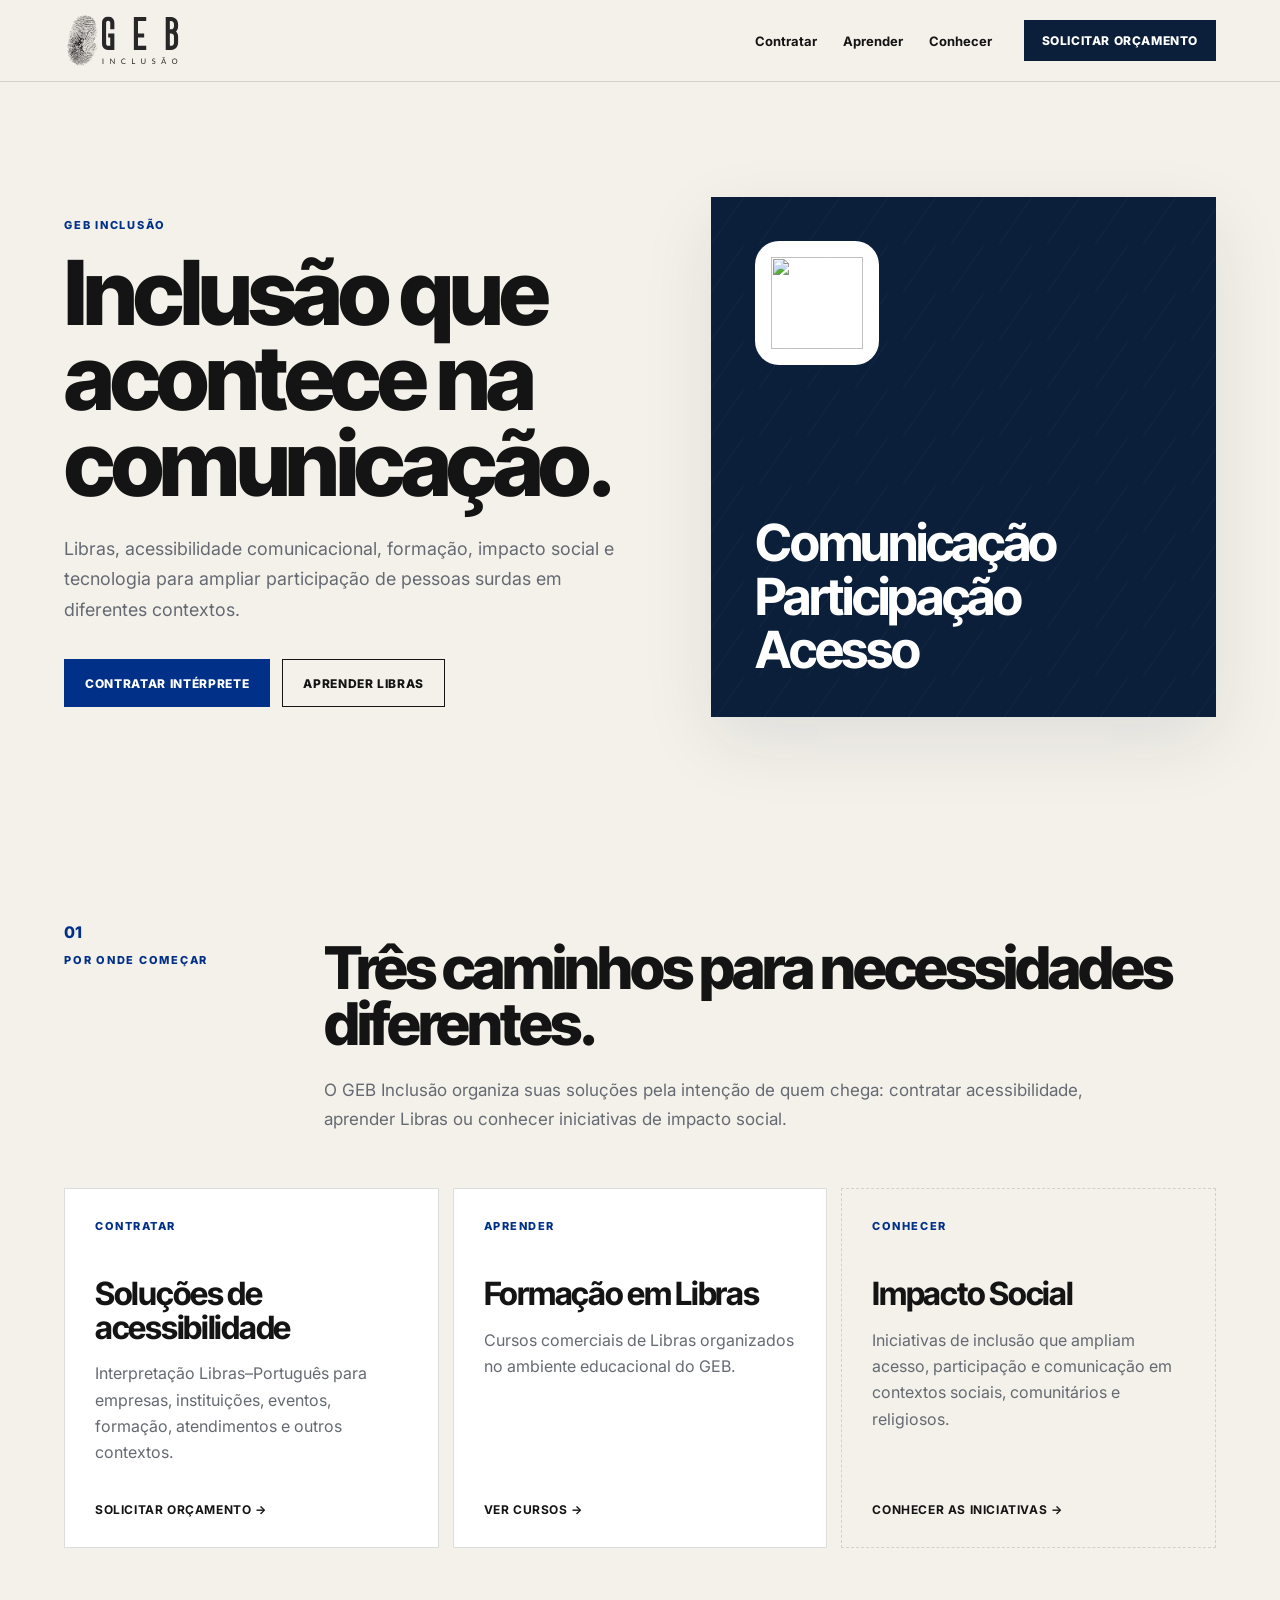
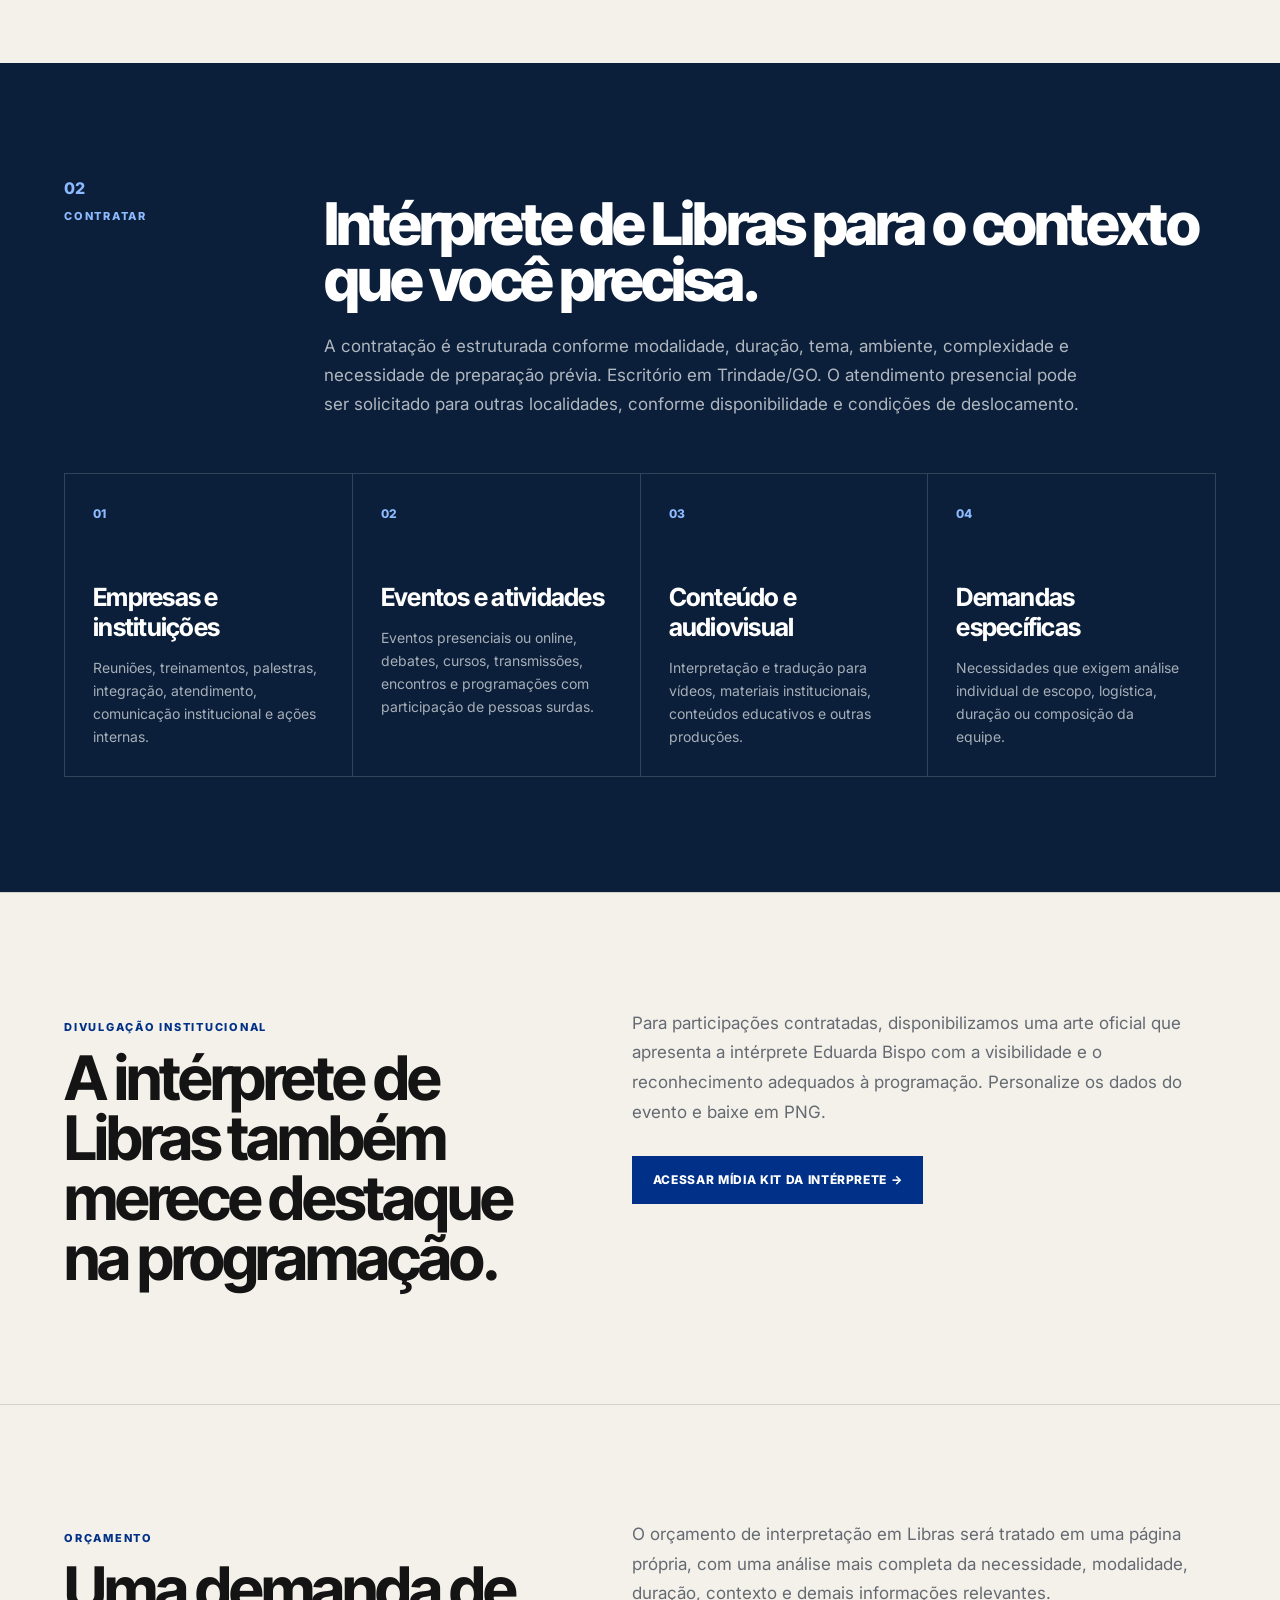
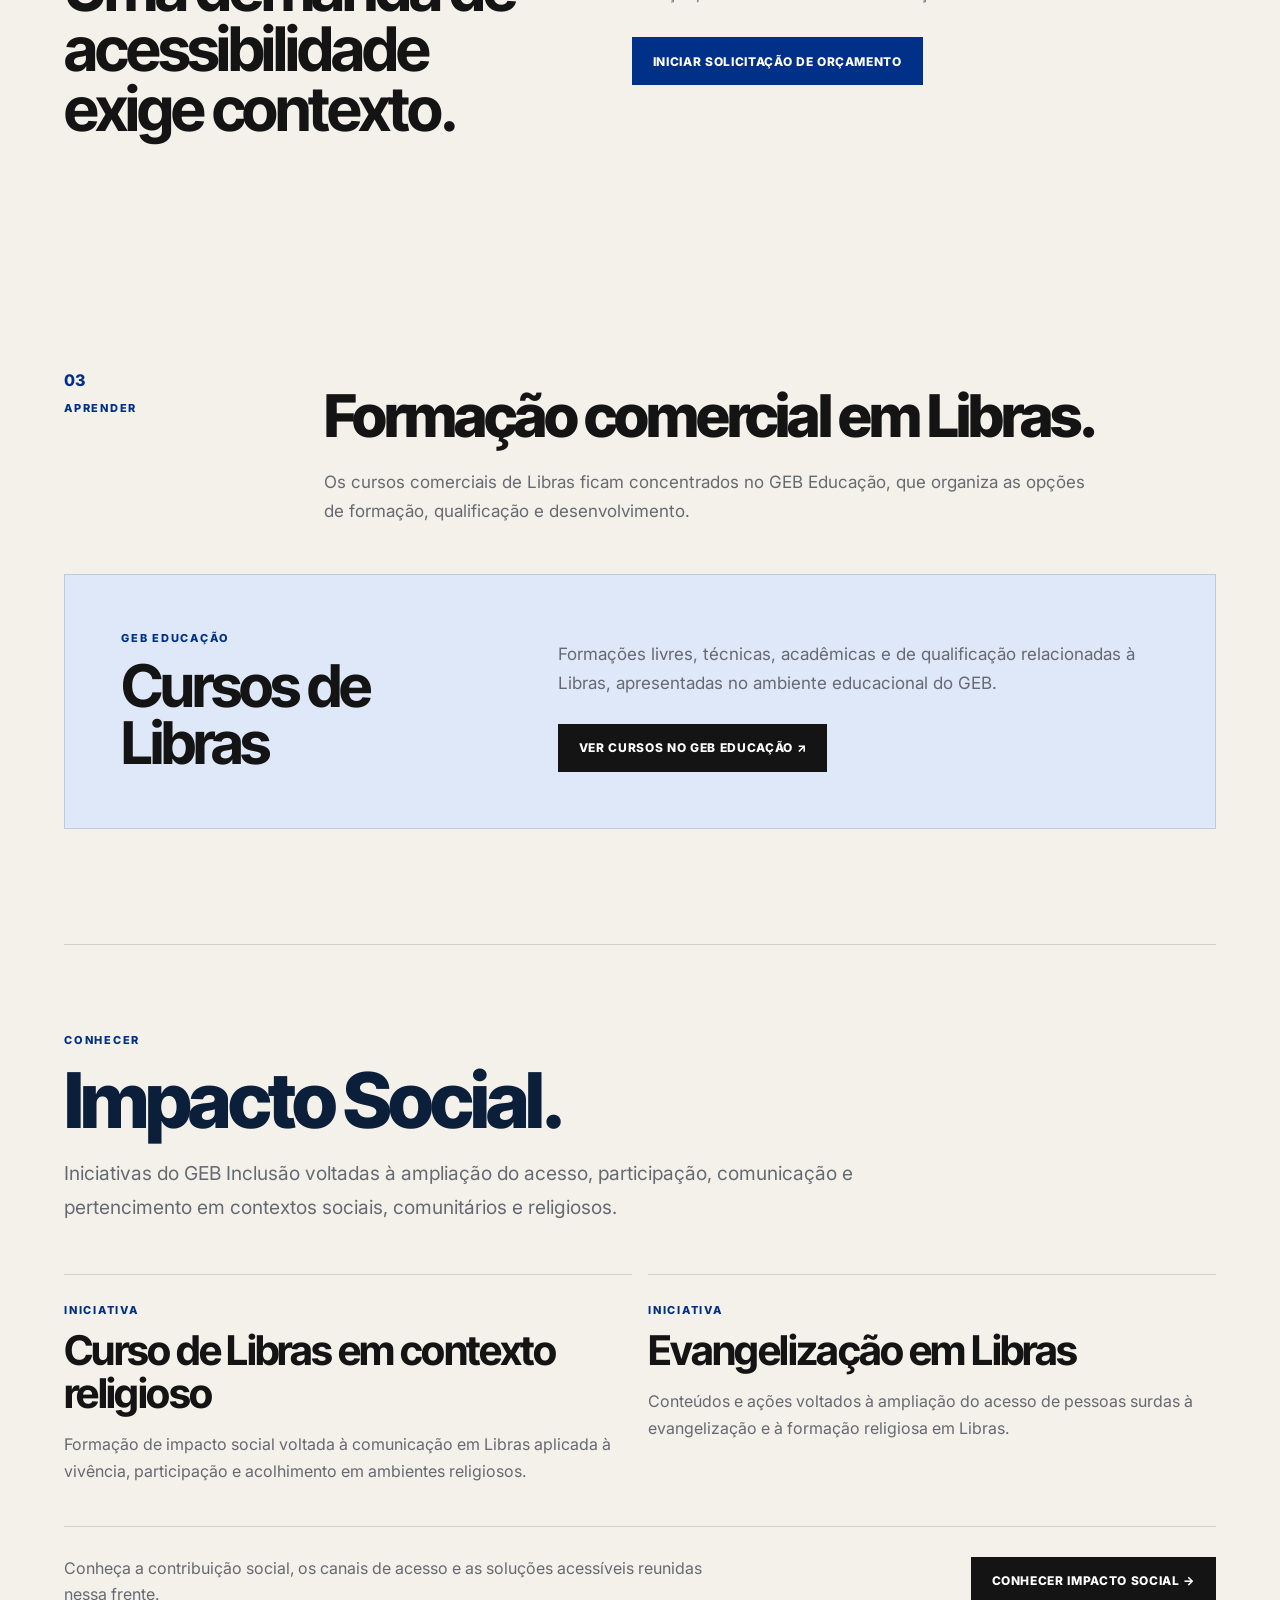
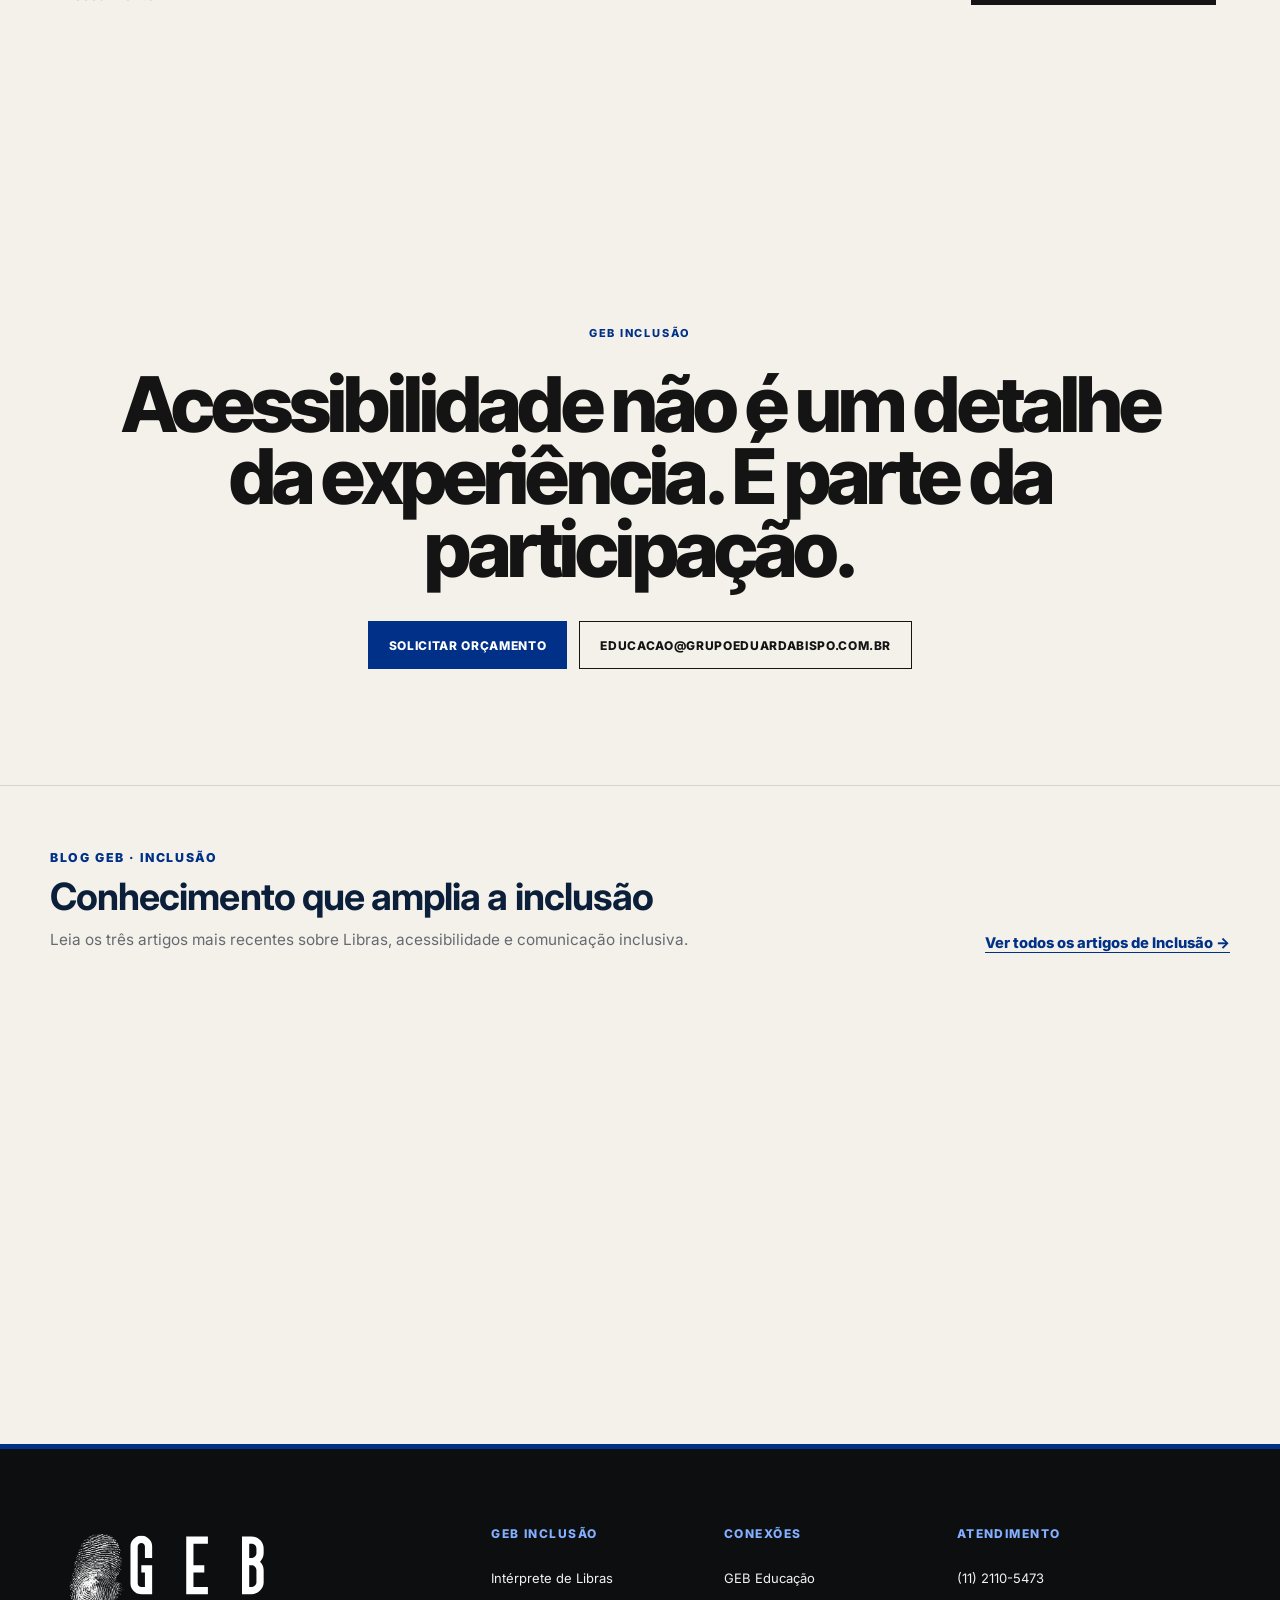
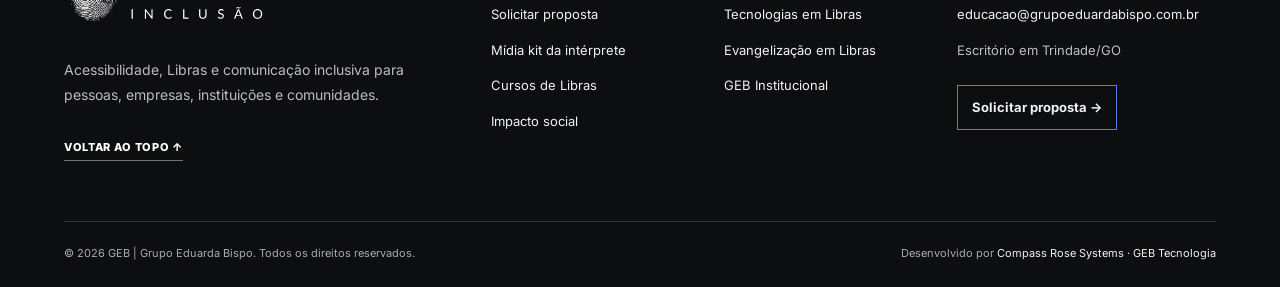
==== commit dbfcdff1: "feat: integrar mídia kit de Libras à experiência de contratação" ====
--- a/index.html
+++ b/index.html
@@ -166,6 +166,17 @@
     </div>
   </section>
 
+  <section class="quote-bridge" aria-labelledby="midia-kit-titulo">
+    <div>
+      <p class="eyebrow">DIVULGAÇÃO INSTITUCIONAL</p>
+      <h2 id="midia-kit-titulo">A intérprete de Libras também merece destaque na programação.</h2>
+    </div>
+    <div>
+      <p>Para participações contratadas, disponibilizamos uma arte oficial que apresenta a intérprete Eduarda Bispo com a visibilidade e o reconhecimento adequados à programação. Personalize os dados do evento e baixe em PNG.</p>
+      <a class="button button-primary" href="midia-kit/">Acessar mídia kit da intérprete →</a>
+    </div>
+  </section>
+
   <section class="quote-bridge">
     <div>
       <p class="eyebrow">ORÇAMENTO</p>
@@ -249,6 +260,7 @@
       <h2>GEB INCLUSÃO</h2>
       <a href="#contratar">Intérprete de Libras</a>
       <a href="orcamento/">Solicitar proposta</a>
+      <a href="midia-kit/">Mídia kit da intérprete</a>
       <a href="#aprender">Cursos de Libras</a>
       <a href="impacto-social/">Impacto social</a>
     </nav>
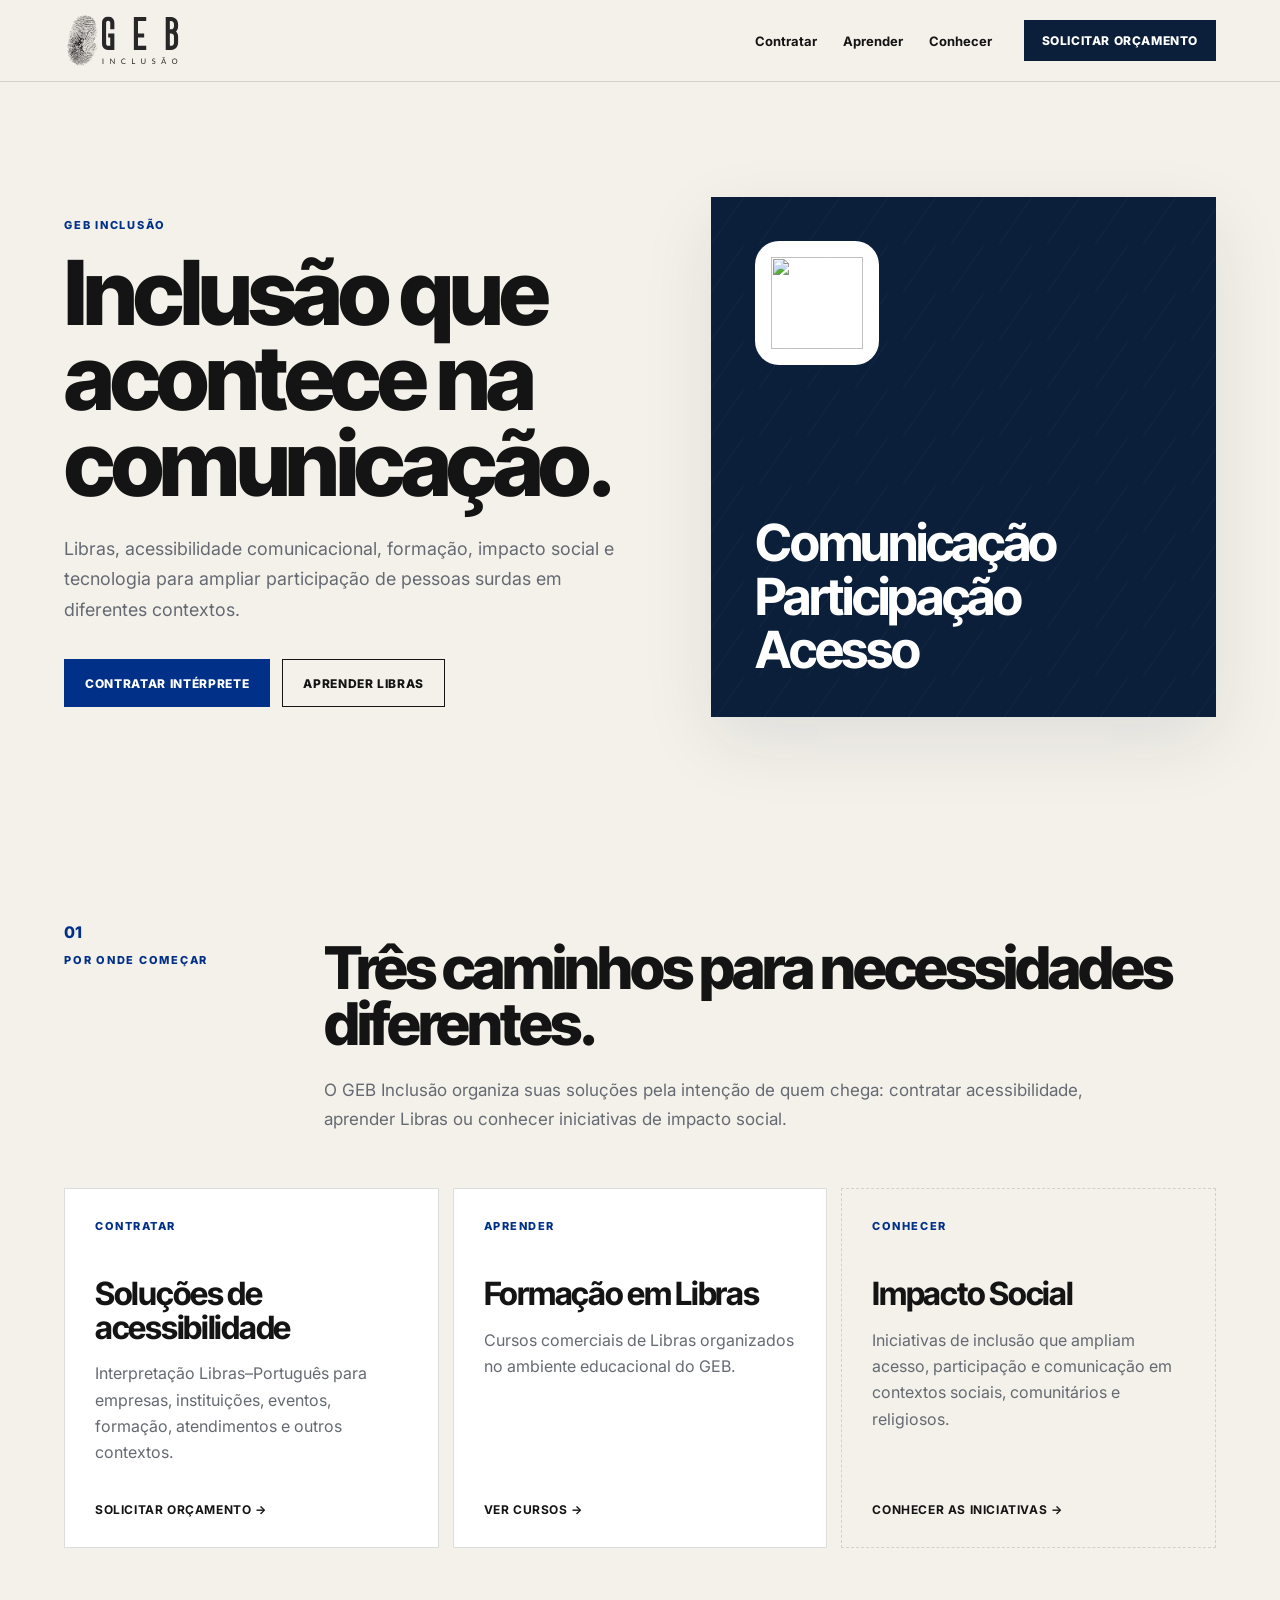
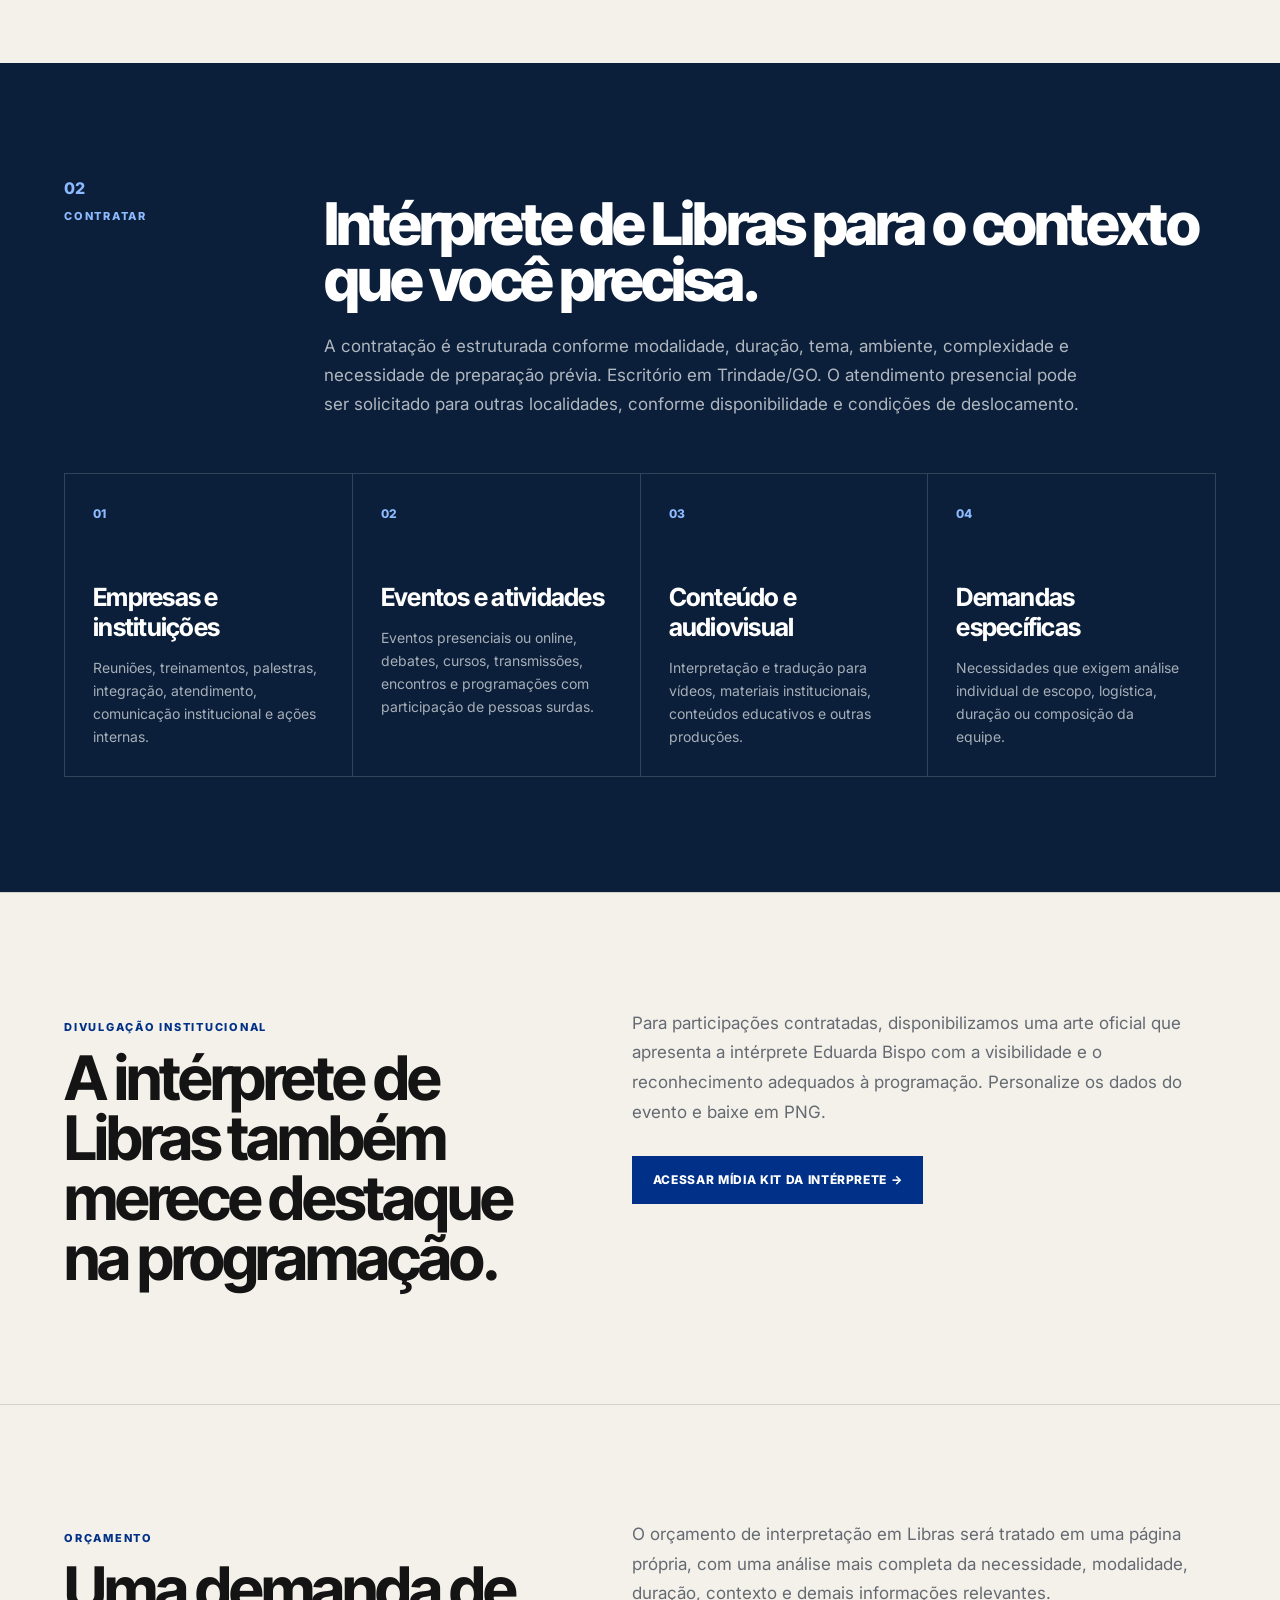
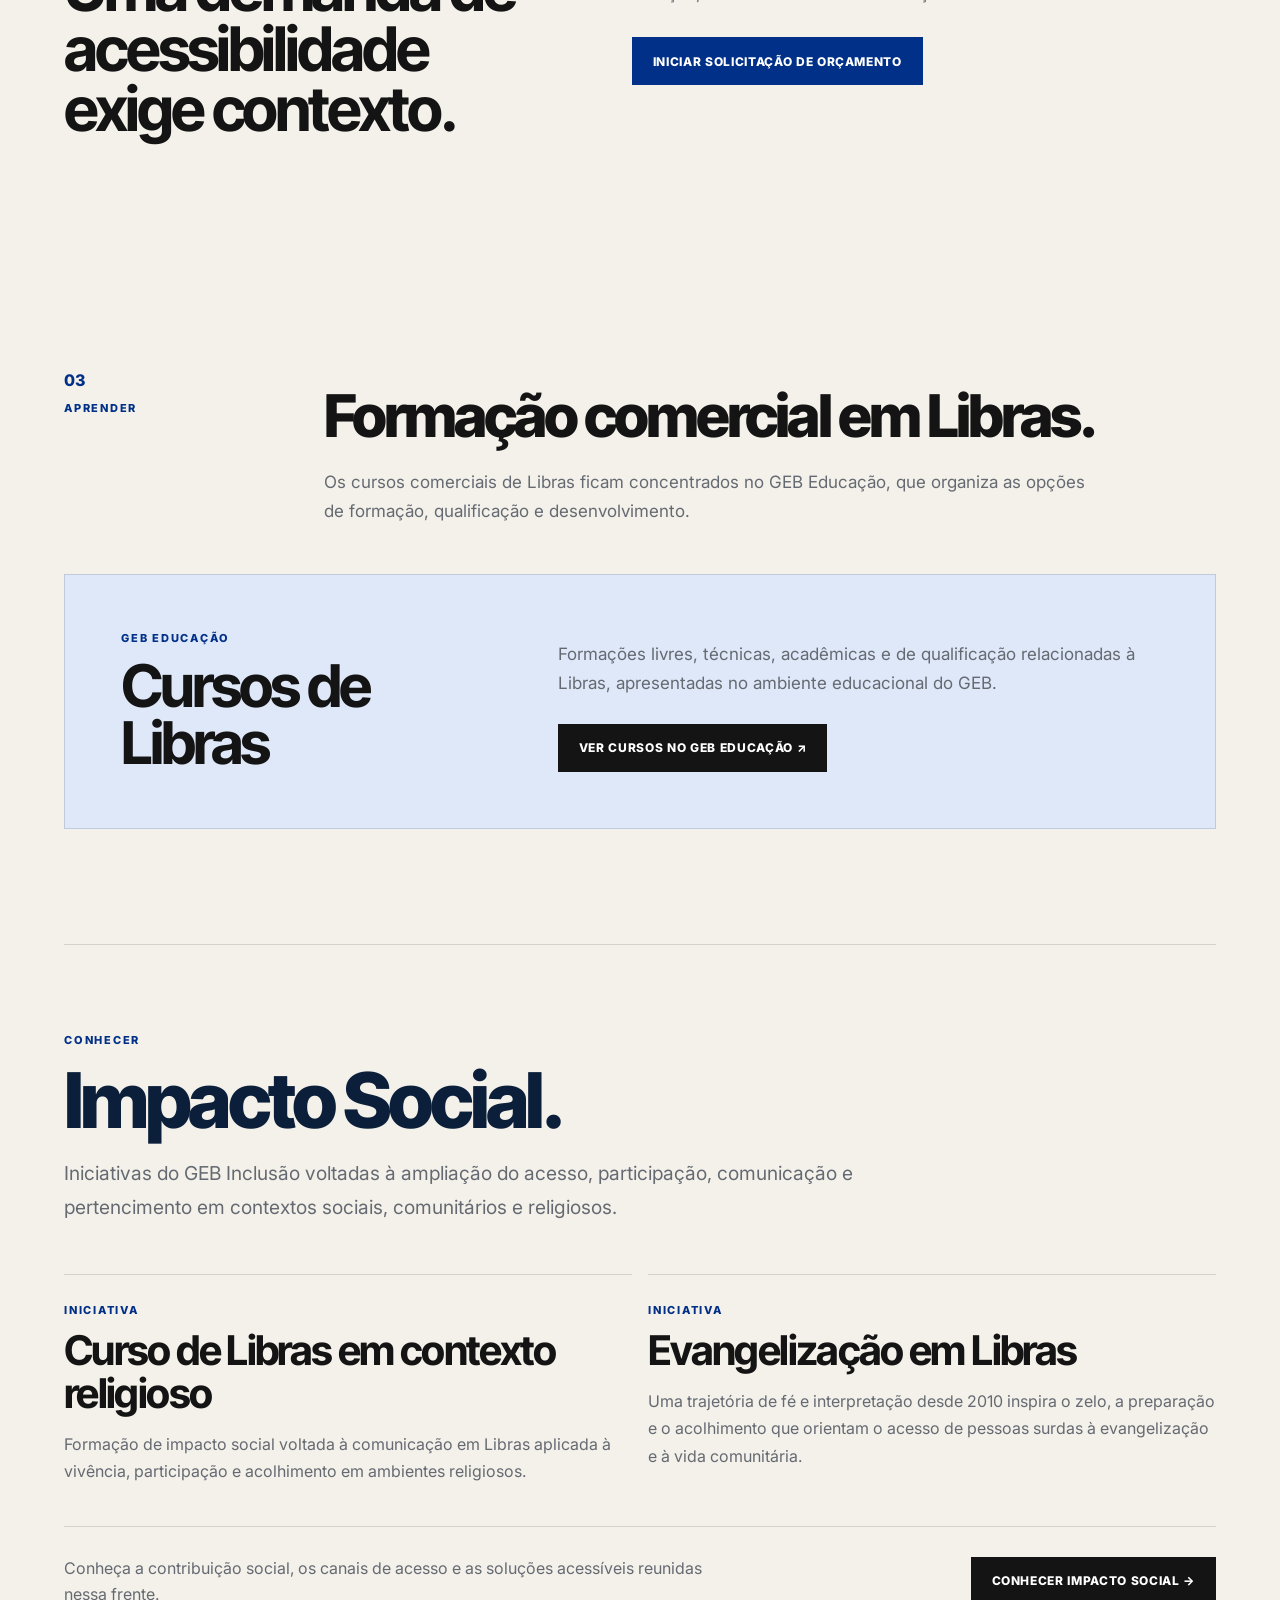
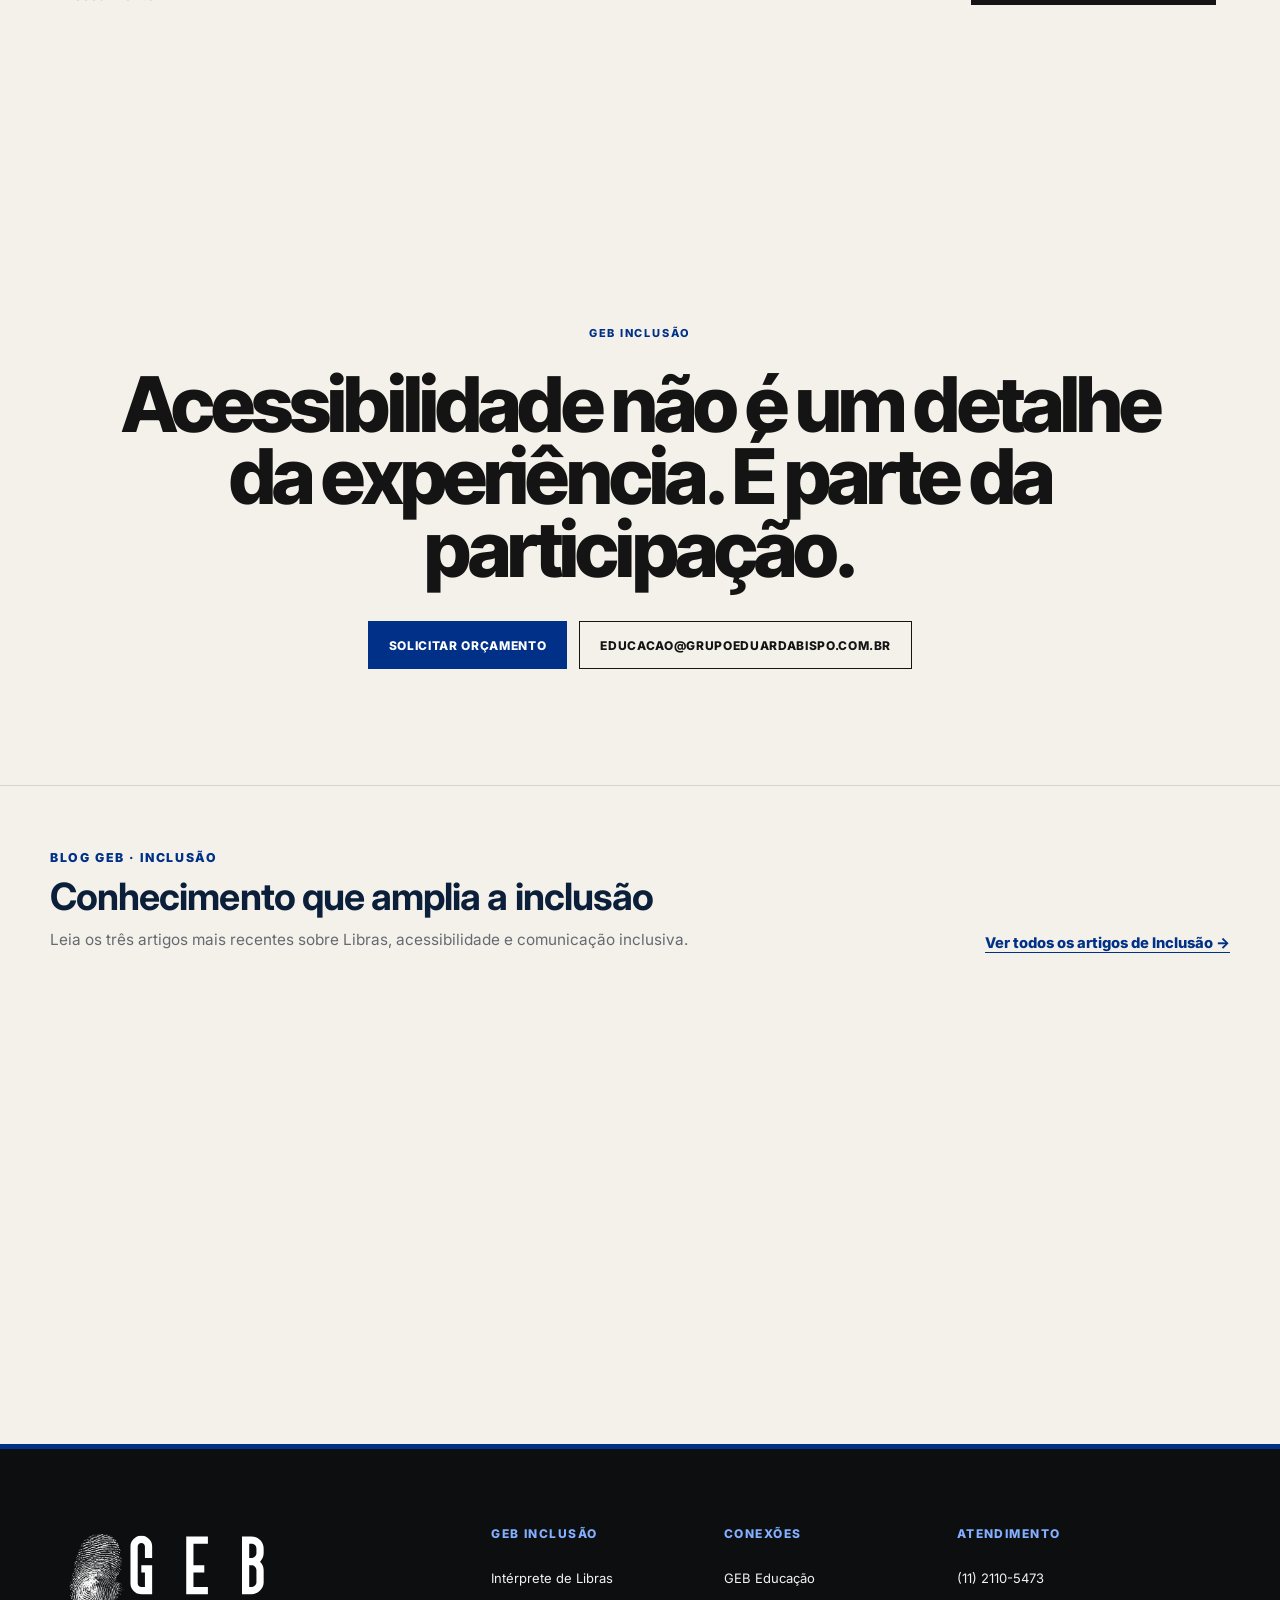
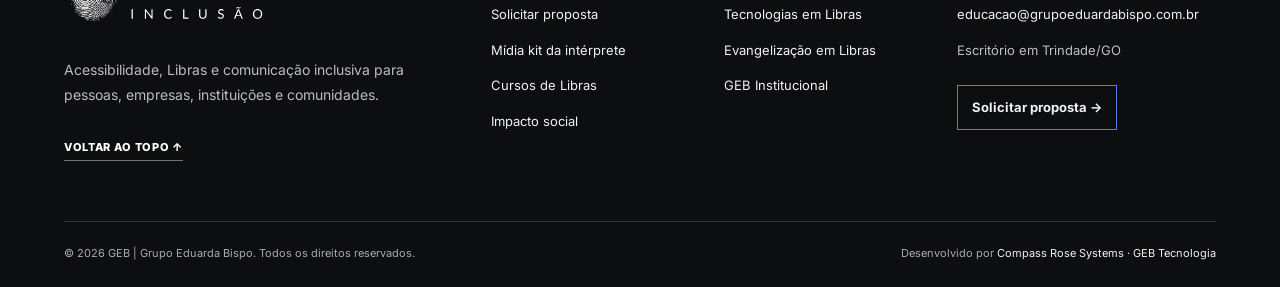
==== commit 148a837f: "Reforçar narrativa de evangelização na home" ====
--- a/index.html
+++ b/index.html
@@ -228,7 +228,7 @@
         <article class="impact-initiative">
           <p class="impact-label">INICIATIVA</p>
           <h3>Evangelização em Libras</h3>
-          <p>Conteúdos e ações voltados à ampliação do acesso de pessoas surdas à evangelização e à formação religiosa em Libras.</p>
+          <p>Uma trajetória de fé e interpretação desde 2010 inspira o zelo, a preparação e o acolhimento que orientam o acesso de pessoas surdas à evangelização e à vida comunitária.</p>
         </article>
       </div>
 
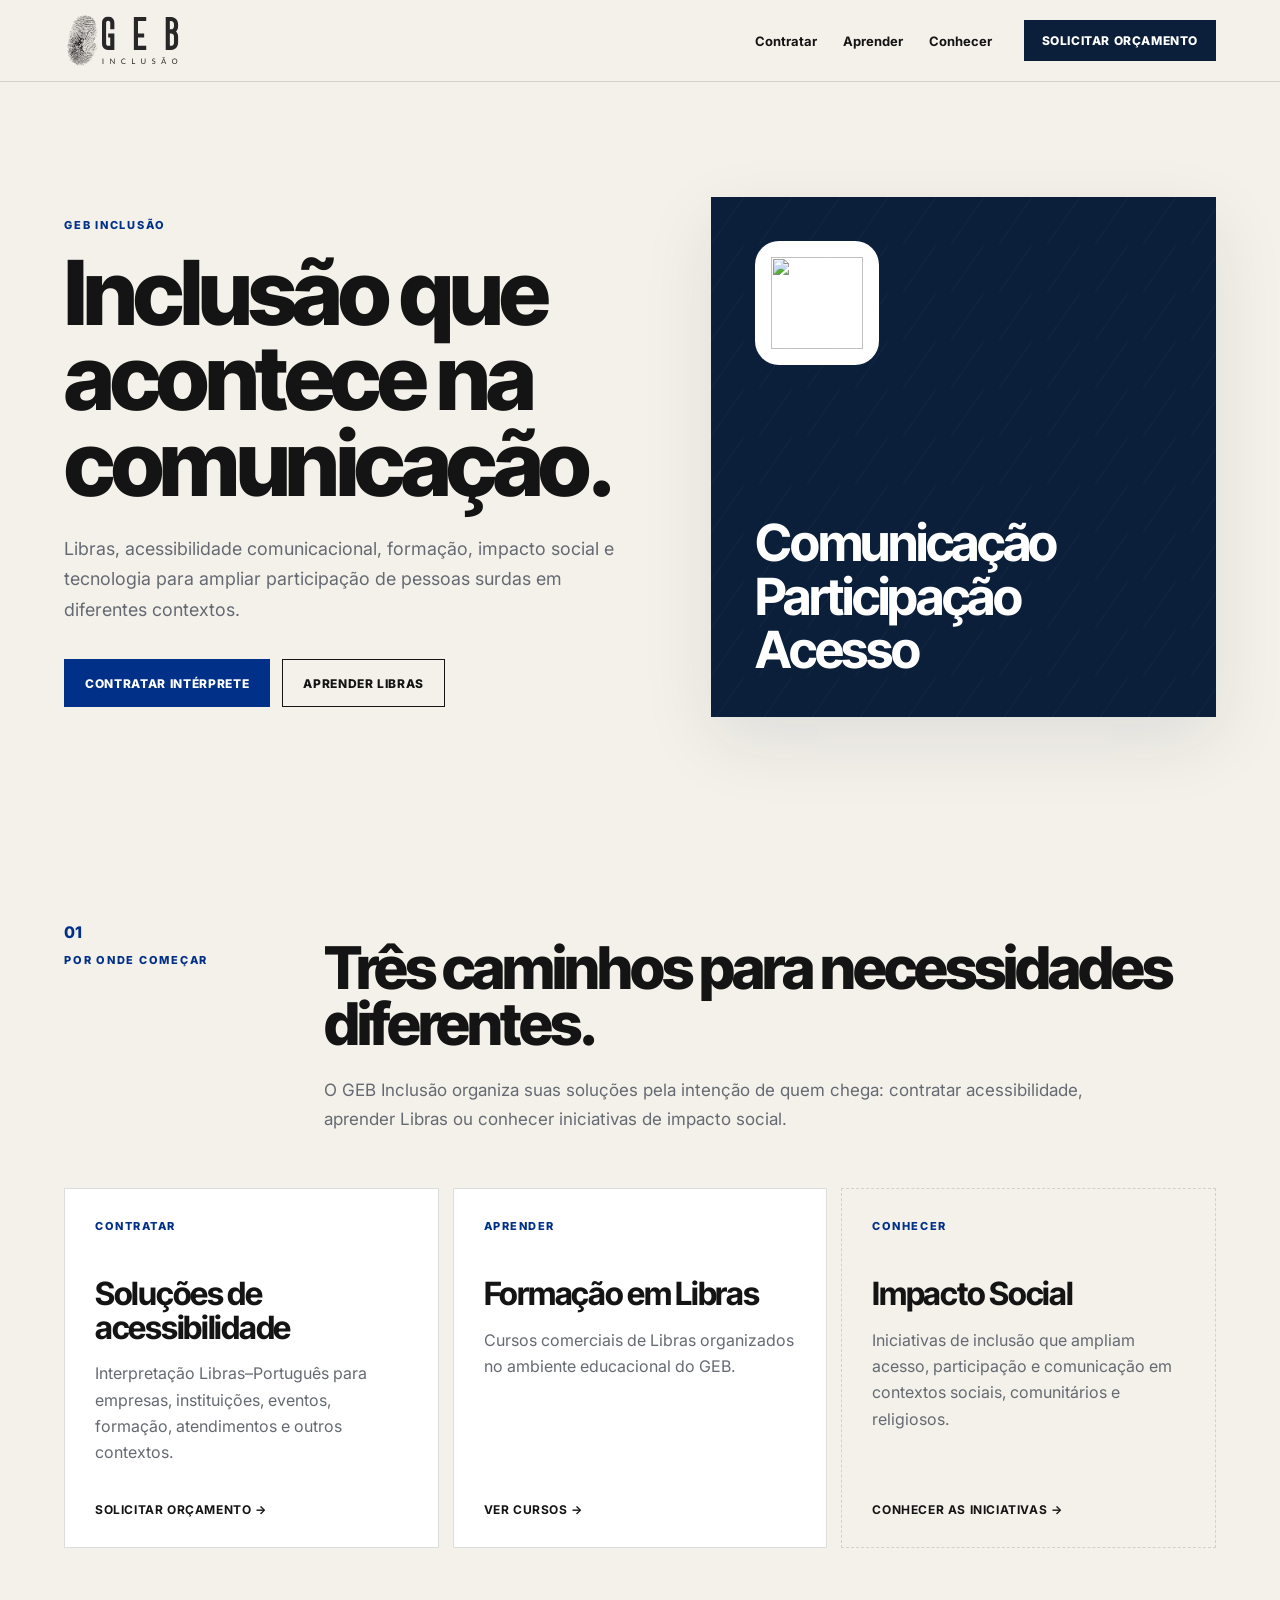
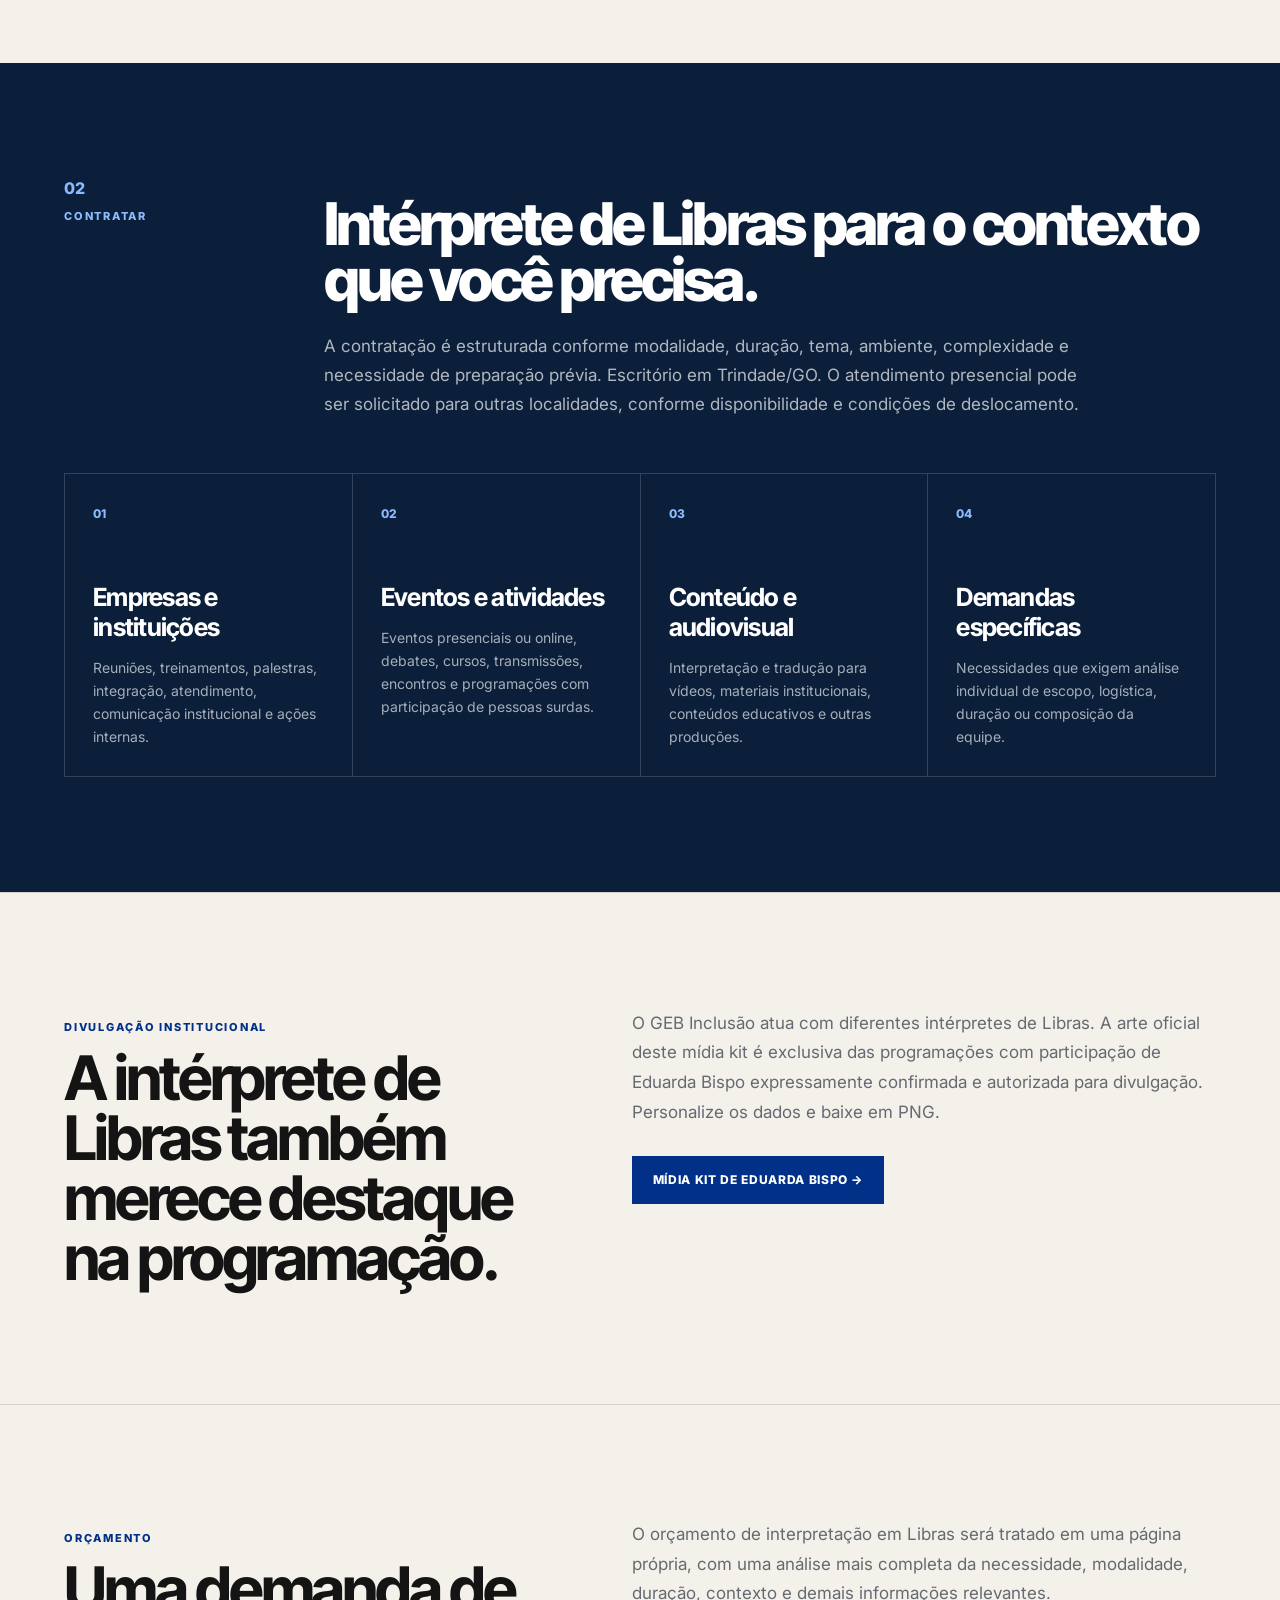
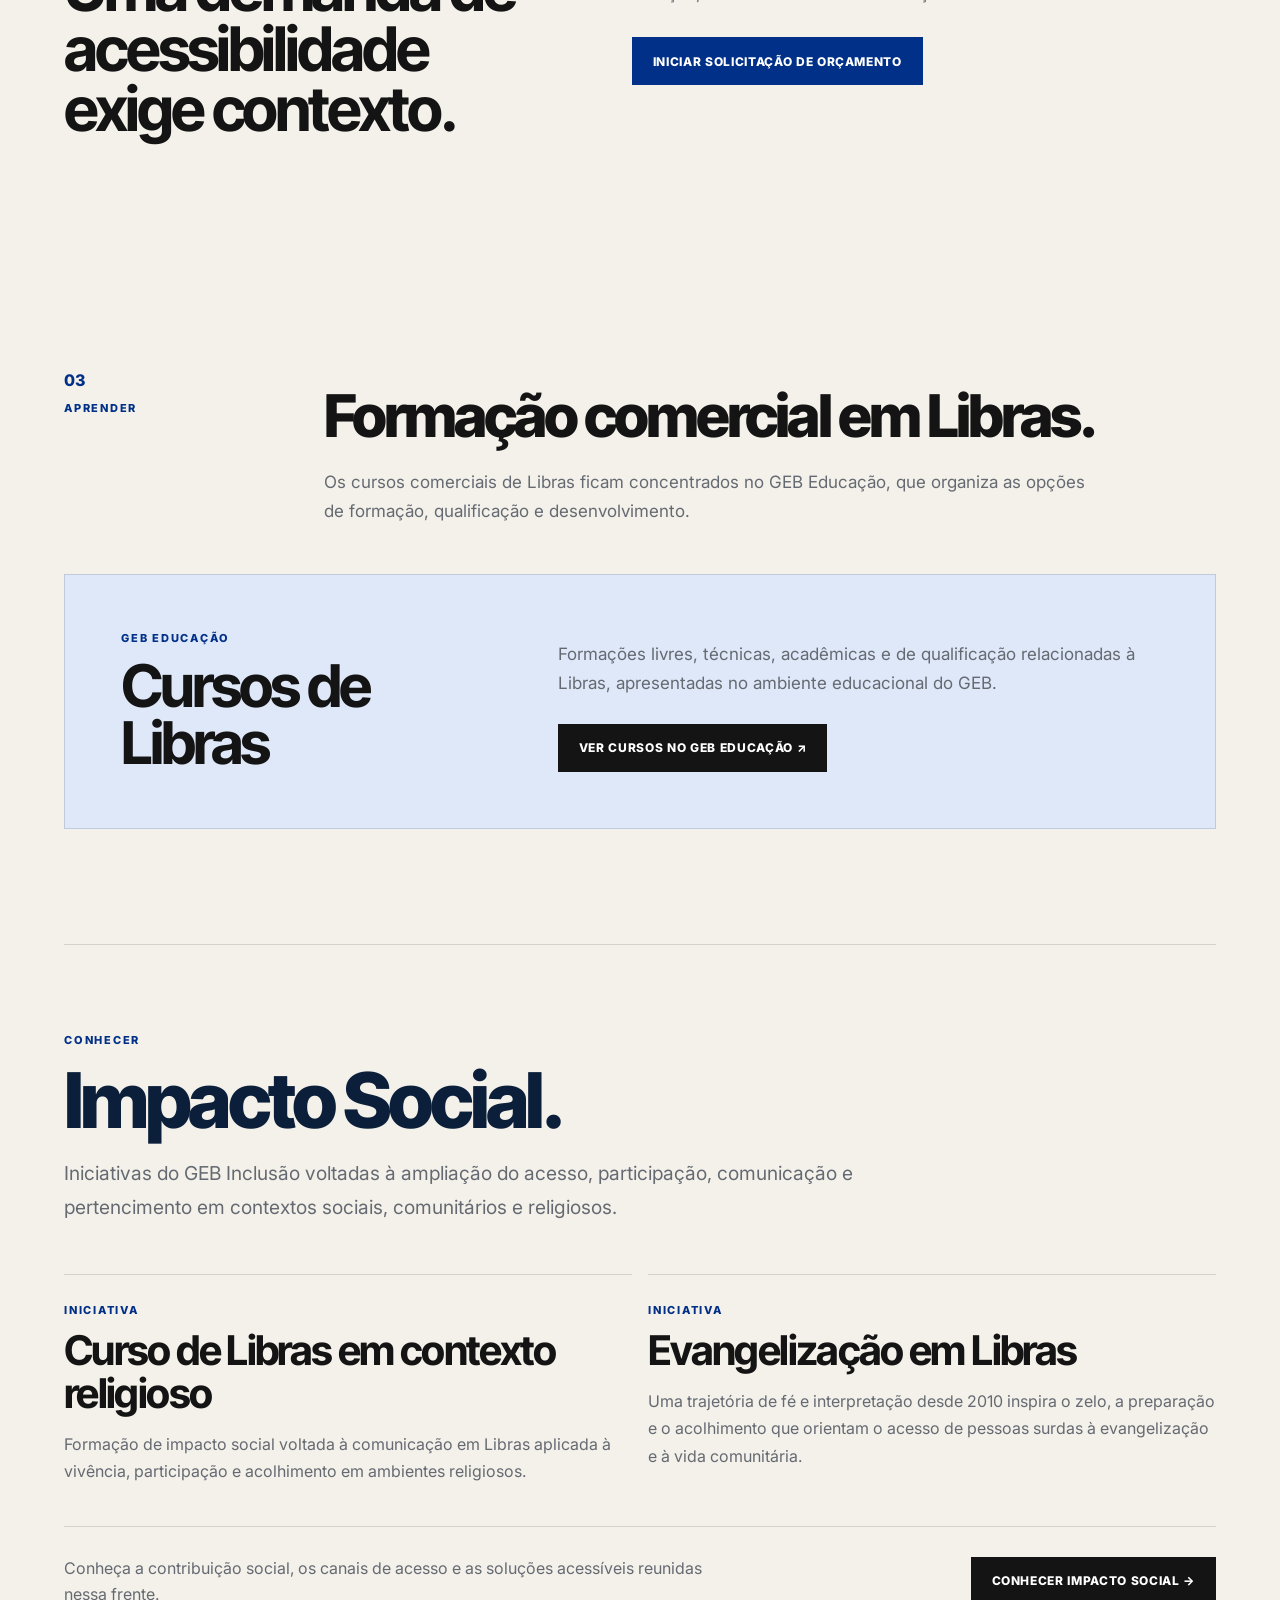
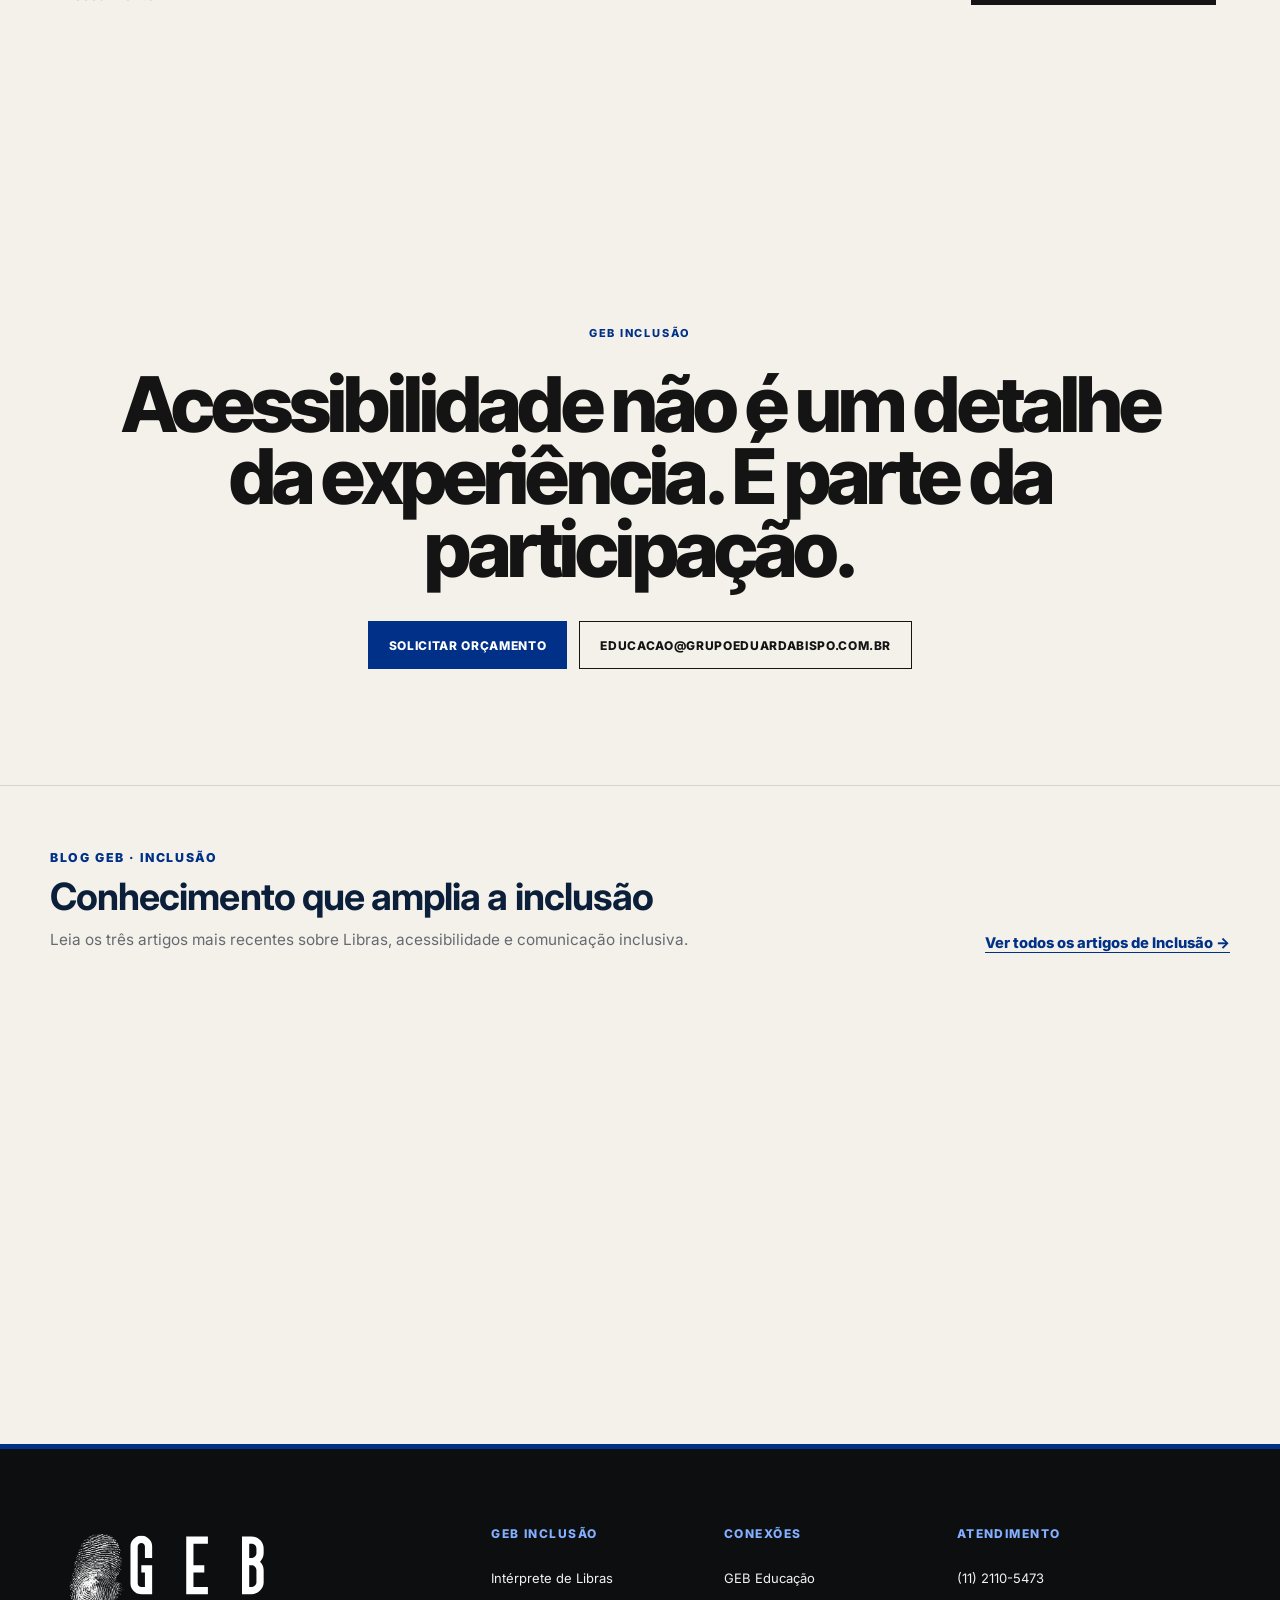
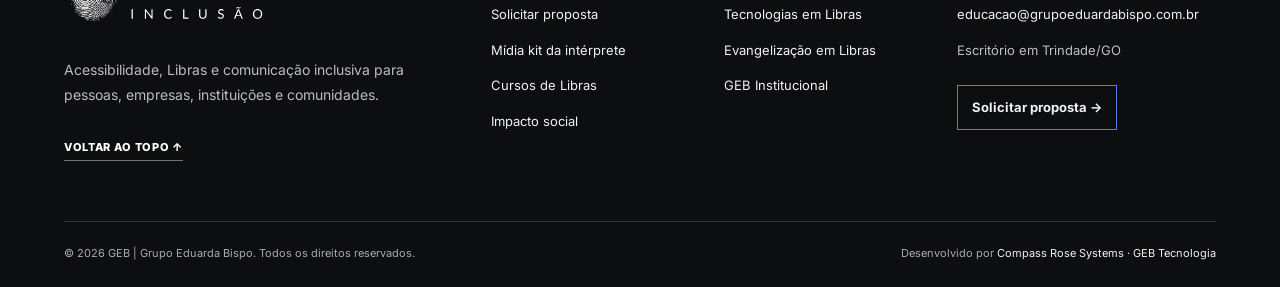
==== commit 3c74445f: "copy: restringir mídia kit a participação contratada de Eduarda Bispo" ====
--- a/index.html
+++ b/index.html
@@ -172,8 +172,8 @@
       <h2 id="midia-kit-titulo">A intérprete de Libras também merece destaque na programação.</h2>
     </div>
     <div>
-      <p>Para participações contratadas, disponibilizamos uma arte oficial que apresenta a intérprete Eduarda Bispo com a visibilidade e o reconhecimento adequados à programação. Personalize os dados do evento e baixe em PNG.</p>
-      <a class="button button-primary" href="midia-kit/">Acessar mídia kit da intérprete →</a>
+      <p>O GEB Inclusão atua com diferentes intérpretes de Libras. A arte oficial deste mídia kit é exclusiva das programações com participação de Eduarda Bispo expressamente confirmada e autorizada para divulgação. Personalize os dados e baixe em PNG.</p>
+      <a class="button button-primary" href="midia-kit/">Mídia kit de Eduarda Bispo →</a>
     </div>
   </section>
 
--- a/styles.css
+++ b/styles.css
@@ -1388,3 +1388,25 @@
 .impact-solutions .technology-referral{margin-top:32px;padding:clamp(22px,4vw,42px);background:#fff;color:#142038;border-left:5px solid #003087;max-width:850px}
 .impact-solutions .technology-referral p{line-height:1.7}
 .impact-solutions .technology-referral .button{margin-top:12px}
+
+/* Narrativa de fé e Libras - destaque editorial na página de impacto social */
+.faith-story{max-width:var(--max);margin:0 auto;padding:clamp(80px,9vw,128px) var(--pad);display:grid;grid-template-columns:minmax(165px,.32fr) minmax(0,1.68fr);gap:clamp(28px,6vw,96px);border-top:1px solid var(--line);border-bottom:1px solid var(--line)}
+.faith-story-label{align-self:start;position:sticky;top:120px}
+.faith-story-label span{display:inline-block;font-size:13px;font-weight:800;letter-spacing:.12em;color:var(--blue)}
+.faith-story-label p,.faith-story-intro{font-size:11px;font-weight:800;letter-spacing:.13em;text-transform:uppercase;color:var(--muted)}
+.faith-story-content{max-width:850px}
+.faith-story h2{margin:18px 0 34px;font-family:"Inter Tight",sans-serif;font-size:clamp(38px,4.7vw,68px);line-height:1.05;letter-spacing:-.045em;color:var(--navy)}
+.faith-story-content>p:not(.faith-story-intro){font-size:clamp(16px,1.25vw,18px);line-height:1.85;margin:0 0 22px;color:#343a42}
+.faith-story-content .faith-story-lead{font-size:clamp(19px,1.65vw,24px)!important;line-height:1.65!important;color:var(--navy)!important}
+.faith-story blockquote{margin:42px 0;padding:22px 0 22px 28px;border-left:4px solid var(--blue)}
+.faith-story blockquote p{margin:0;font-family:"Inter Tight",sans-serif;font-size:clamp(26px,3vw,40px);font-weight:700;line-height:1.22;letter-spacing:-.03em;color:var(--navy)}
+.faith-story-content .faith-story-conclusion{margin:30px 0!important;font-weight:800;color:var(--navy)!important}
+.faith-story-link{display:inline-flex;margin-top:16px;padding:15px 0;border-bottom:2px solid var(--blue);font-size:12px;font-weight:800;letter-spacing:.045em;text-transform:uppercase;color:var(--blue)}
+@media(max-width:900px){.faith-story{grid-template-columns:1fr;gap:20px}.faith-story-label{position:static}.faith-story h2{margin-top:12px}}
+
+
+/* Retrato editorial da seção Fé e Libras — proporção horizontal, sem distorcer. */
+.faith-story-photo{margin:35px 0 38px;overflow:hidden;border-radius:12px;background:#e7eced}
+.faith-story-photo img{display:block;width:100%;height:auto;aspect-ratio:16/9;object-fit:cover;object-position:center 43%}
+.faith-story-photo figcaption{padding:12px 16px;font-size:12px;line-height:1.5;color:#56616a;background:#f5f7f7}
+@media(max-width:700px){.faith-story-photo{margin:26px 0}.faith-story-photo img{aspect-ratio:4/3}}
